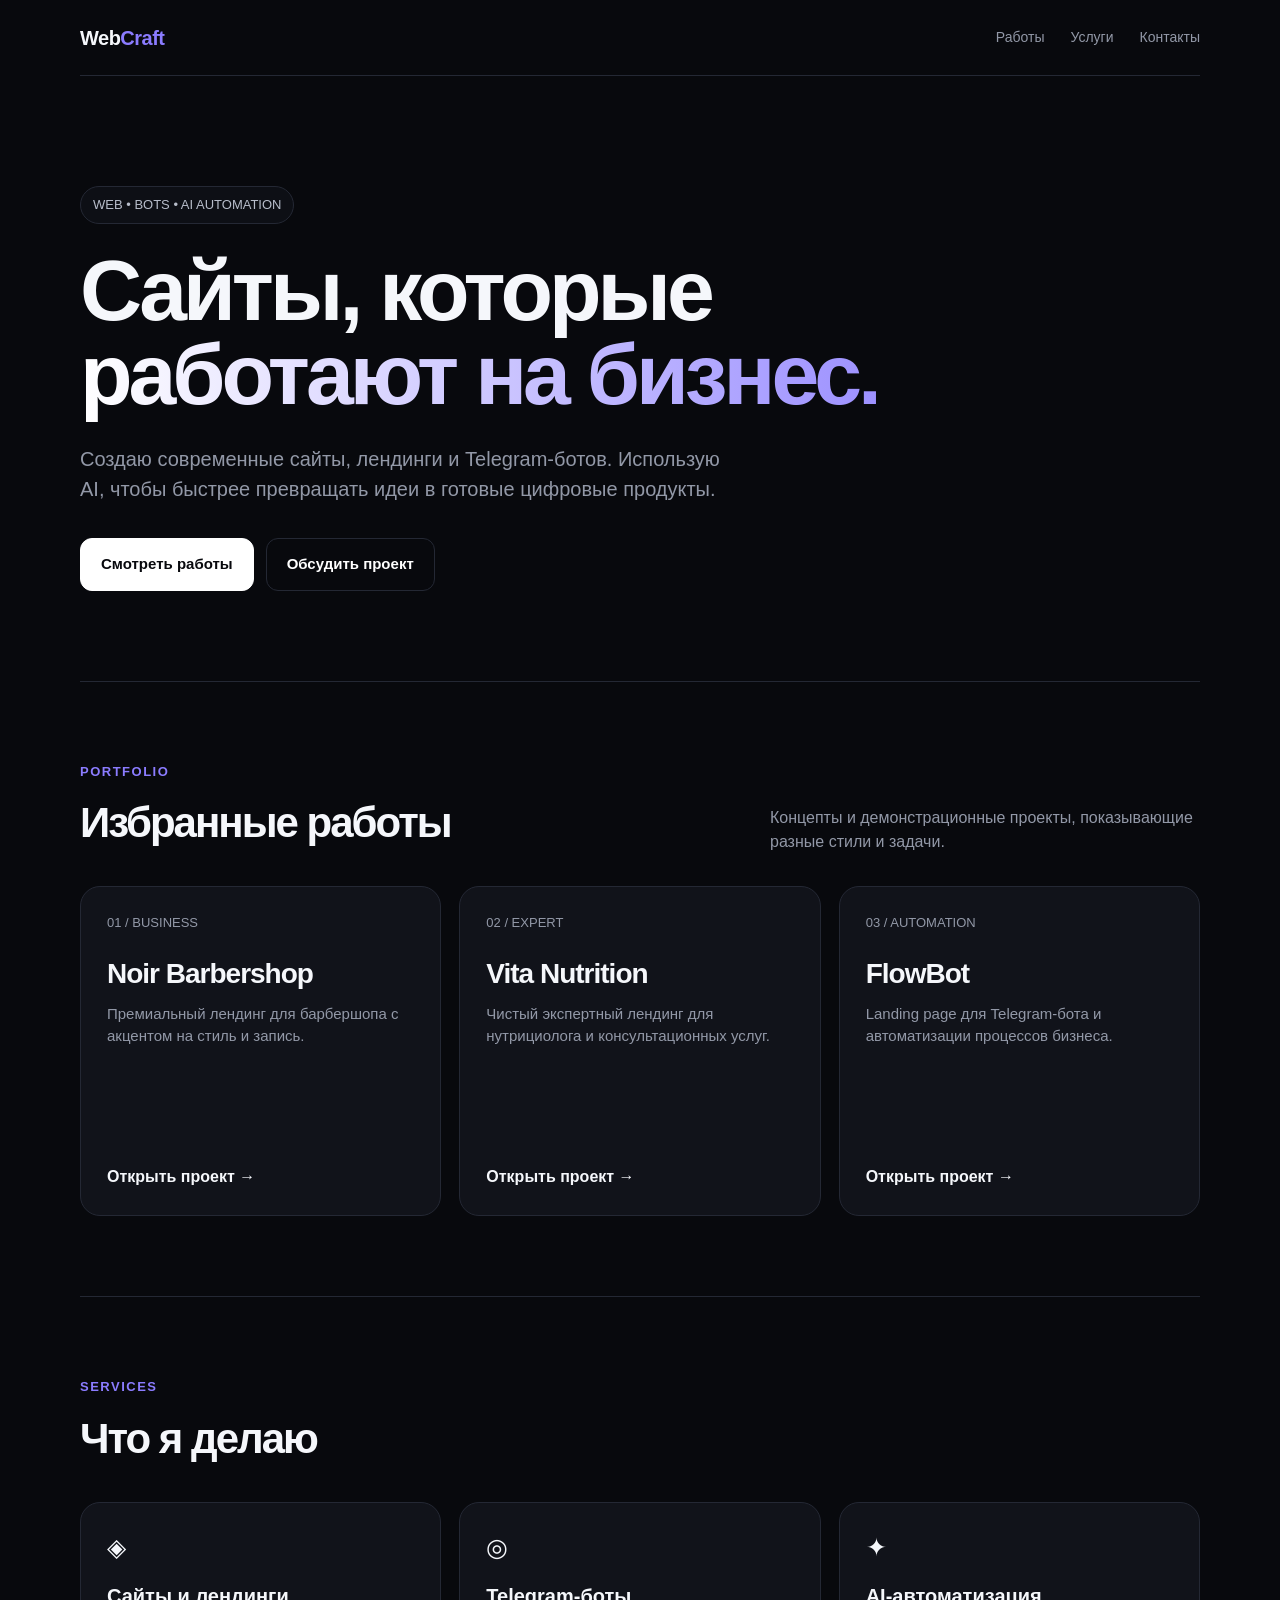
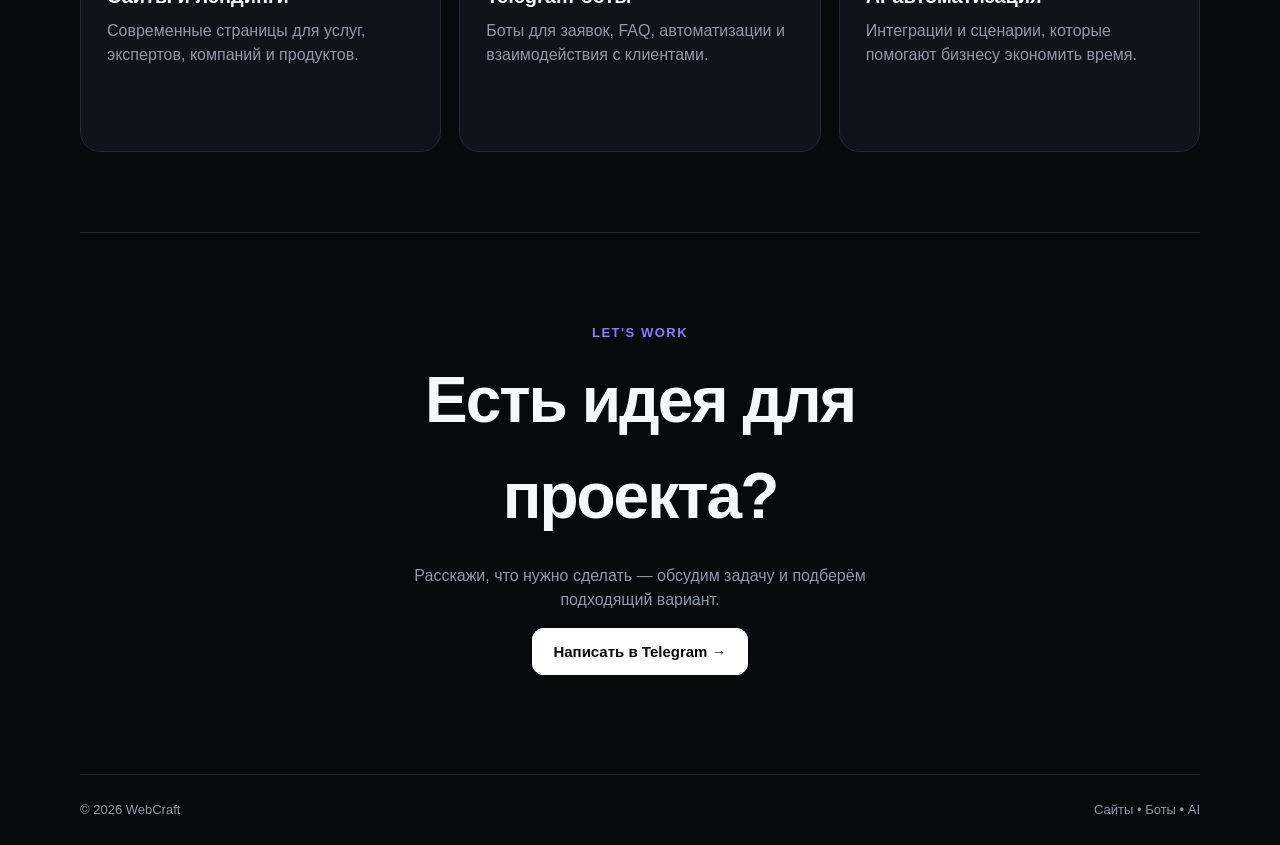
==== index.html @ 20f30bd0 "Add files via upload" ====
<!DOCTYPE html>
<html lang="ru">
<head>
<meta charset="UTF-8">
<meta name="viewport" content="width=device-width, initial-scale=1.0">
<title>WebCraft — сайты, Telegram-боты и AI-автоматизация</title>
<meta name="description" content="Разработка современных сайтов, лендингов, Telegram-ботов и AI-автоматизации для бизнеса.">
<style>
*{box-sizing:border-box;margin:0;padding:0}
:root{--bg:#08090d;--card:#11131a;--text:#f5f7fb;--muted:#9298a7;--line:#242834;--accent:#8b7cff}
html{scroll-behavior:smooth}
body{font-family:Inter,Arial,sans-serif;background:var(--bg);color:var(--text);line-height:1.5}
a{color:inherit;text-decoration:none}
.container{width:min(1120px,calc(100% - 40px));margin:auto}
nav{height:76px;display:flex;align-items:center;justify-content:space-between;border-bottom:1px solid var(--line)}
.logo{font-weight:800;font-size:20px;letter-spacing:-.5px}.logo span{color:var(--accent)}
.navlinks{display:flex;gap:26px;color:var(--muted);font-size:14px}
.navlinks a:hover{color:#fff}
.hero{padding:110px 0 90px;max-width:850px}
.badge{display:inline-flex;padding:8px 12px;border:1px solid var(--line);border-radius:999px;color:#b7bdca;font-size:13px;background:#0d0f15;margin-bottom:24px}
h1{font-size:clamp(48px,8vw,86px);line-height:.98;letter-spacing:-4px;margin-bottom:28px}
.gradient{background:linear-gradient(90deg,#fff,#9d91ff);-webkit-background-clip:text;color:transparent}
.hero p{font-size:20px;color:var(--muted);max-width:650px;margin-bottom:34px}
.buttons{display:flex;gap:12px;flex-wrap:wrap}
.btn{padding:14px 20px;border-radius:12px;font-weight:700;font-size:15px;border:1px solid var(--line)}
.btn.primary{background:#fff;color:#08090d;border-color:#fff}.btn.secondary{color:#fff}
section{padding:80px 0;border-top:1px solid var(--line)}
.section-head{display:flex;justify-content:space-between;gap:30px;align-items:end;margin-bottom:32px}
.eyebrow{color:var(--accent);font-size:13px;font-weight:800;text-transform:uppercase;letter-spacing:1.5px;margin-bottom:10px}
h2{font-size:42px;letter-spacing:-2px}
.section-head p{color:var(--muted);max-width:430px}
.grid{display:grid;grid-template-columns:repeat(3,1fr);gap:18px}
.card{background:var(--card);border:1px solid var(--line);border-radius:20px;padding:26px;min-height:250px;transition:.2s}
.card:hover{transform:translateY(-4px);border-color:#3b4050}
.project{min-height:330px;display:flex;flex-direction:column;justify-content:space-between}
.project .num{font-size:13px;color:var(--muted)}
.project h3{font-size:28px;letter-spacing:-1px;margin:20px 0 8px}
.project p{color:var(--muted);font-size:15px}
.project a{margin-top:22px;display:inline-block;font-weight:700}
.service h3{font-size:20px;margin:15px 0 8px}.service p{color:var(--muted)}
.icon{font-size:25px}
.cta{padding:90px 0 110px;text-align:center}
.cta h2{font-size:clamp(38px,6vw,64px);max-width:700px;margin:0 auto 20px}
.cta p{color:var(--muted);margin:0 auto 28px;max-width:520px}
footer{border-top:1px solid var(--line);padding:25px 0;color:var(--muted);font-size:13px;display:flex;justify-content:space-between}
@media(max-width:760px){
 .navlinks{display:none}.hero{padding:75px 0 65px}h1{letter-spacing:-2.5px}
 .grid{grid-template-columns:1fr}.section-head{display:block}.section-head p{margin-top:12px}
 footer{display:block}footer span{display:block;margin-top:8px}
}
</style>
</head>
<body>
<div class="container">
<nav>
  <a class="logo" href="#">Web<span>Craft</span></a>
  <div class="navlinks">
    <a href="#works">Работы</a><a href="#services">Услуги</a><a href="#contact">Контакты</a>
  </div>
</nav>

<header class="hero">
  <div class="badge">WEB • BOTS • AI AUTOMATION</div>
  <h1>Сайты, которые <span class="gradient">работают на бизнес.</span></h1>
  <p>Создаю современные сайты, лендинги и Telegram-ботов. Использую AI, чтобы быстрее превращать идеи в готовые цифровые продукты.</p>
  <div class="buttons">
    <a class="btn primary" href="#works">Смотреть работы</a>
    <a class="btn secondary" href="#contact">Обсудить проект</a>
  </div>
</header>

<section id="works">
  <div class="section-head">
    <div><div class="eyebrow">Portfolio</div><h2>Избранные работы</h2></div>
    <p>Концепты и демонстрационные проекты, показывающие разные стили и задачи.</p>
  </div>
  <div class="grid">
    <article class="card project">
      <div><div class="num">01 / BUSINESS</div><h3>Noir Barbershop</h3><p>Премиальный лендинг для барбершопа с акцентом на стиль и запись.</p></div>
      <a href="projects/barbershop.html">Открыть проект →</a>
    </article>
    <article class="card project">
      <div><div class="num">02 / EXPERT</div><h3>Vita Nutrition</h3><p>Чистый экспертный лендинг для нутрициолога и консультационных услуг.</p></div>
      <a href="projects/nutrition.html">Открыть проект →</a>
    </article>
    <article class="card project">
      <div><div class="num">03 / AUTOMATION</div><h3>FlowBot</h3><p>Landing page для Telegram-бота и автоматизации процессов бизнеса.</p></div>
      <a href="projects/telegram-bot.html">Открыть проект →</a>
    </article>
  </div>
</section>

<section id="services">
  <div class="section-head">
    <div><div class="eyebrow">Services</div><h2>Что я делаю</h2></div>
  </div>
  <div class="grid">
    <div class="card service"><div class="icon">◈</div><h3>Сайты и лендинги</h3><p>Современные страницы для услуг, экспертов, компаний и продуктов.</p></div>
    <div class="card service"><div class="icon">◎</div><h3>Telegram-боты</h3><p>Боты для заявок, FAQ, автоматизации и взаимодействия с клиентами.</p></div>
    <div class="card service"><div class="icon">✦</div><h3>AI-автоматизация</h3><p>Интеграции и сценарии, которые помогают бизнесу экономить время.</p></div>
  </div>
</section>

<section class="cta" id="contact">
  <div class="eyebrow">Let's work</div>
  <h2>Есть идея для проекта?</h2>
  <p>Расскажи, что нужно сделать — обсудим задачу и подберём подходящий вариант.</p>
  <a class="btn primary" href="https://t.me/USERNAME">Написать в Telegram →</a>
</section>

<footer>
  <span>© 2026 WebCraft</span>
  <span>Сайты • Боты • AI</span>
</footer>
</div>
</body>
</html>
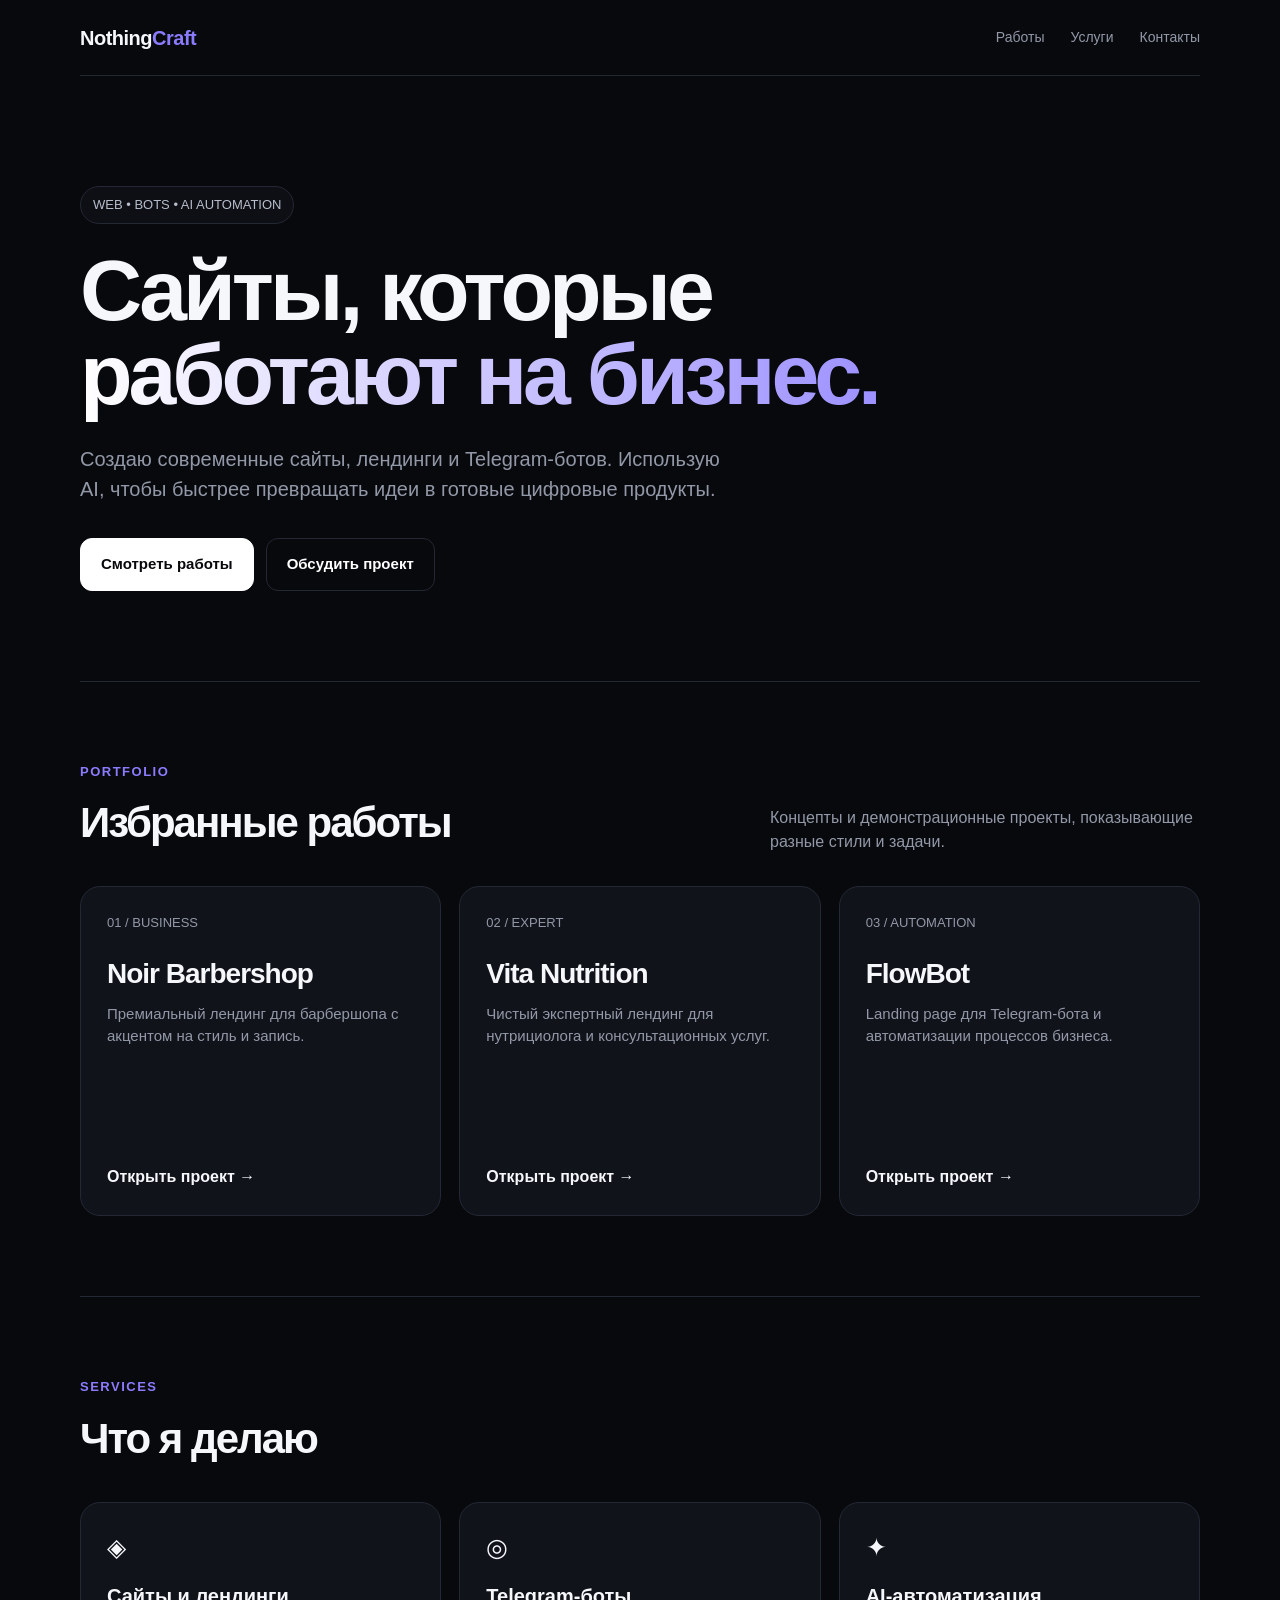
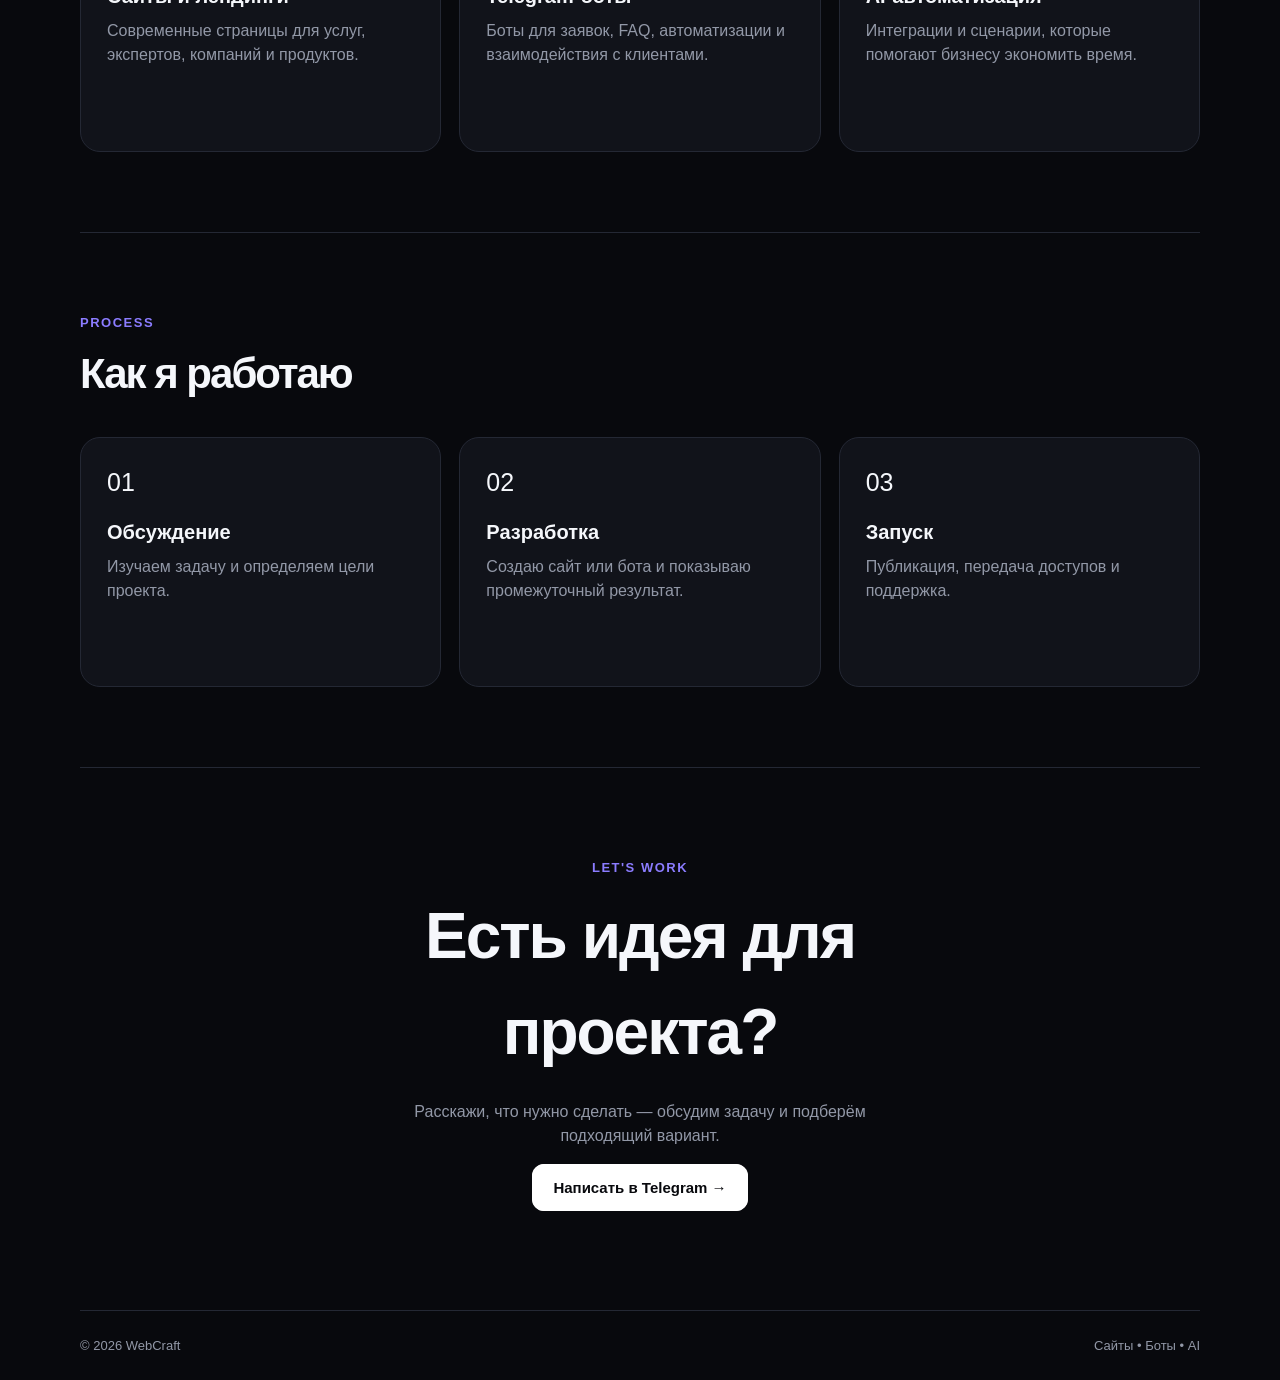
==== commit 9aad154f: "Update index.html" ====
--- a/index.html
+++ b/index.html
@@ -53,7 +53,7 @@
 <body>
 <div class="container">
 <nav>
-  <a class="logo" href="#">Web<span>Craft</span></a>
+  <a class="logo" href="#">Nothing<span>Craft</span></a>
   <div class="navlinks">
     <a href="#works">Работы</a><a href="#services">Услуги</a><a href="#contact">Контакты</a>
   </div>
@@ -100,12 +100,40 @@
     <div class="card service"><div class="icon">✦</div><h3>AI-автоматизация</h3><p>Интеграции и сценарии, которые помогают бизнесу экономить время.</p></div>
   </div>
 </section>
+ <section>
+    <div class="section-head">
+        <div>
+            <div class="eyebrow">Process</div>
+            <h2>Как я работаю</h2>
+        </div>
+    </div>
+
+    <div class="grid">
+        <div class="card service">
+            <div class="icon">01</div>
+            <h3>Обсуждение</h3>
+            <p>Изучаем задачу и определяем цели проекта.</p>
+        </div>
+
+        <div class="card service">
+            <div class="icon">02</div>
+            <h3>Разработка</h3>
+            <p>Создаю сайт или бота и показываю промежуточный результат.</p>
+        </div>
+
+        <div class="card service">
+            <div class="icon">03</div>
+            <h3>Запуск</h3>
+            <p>Публикация, передача доступов и поддержка.</p>
+        </div>
+    </div>
+</section>
 
 <section class="cta" id="contact">
   <div class="eyebrow">Let's work</div>
   <h2>Есть идея для проекта?</h2>
   <p>Расскажи, что нужно сделать — обсудим задачу и подберём подходящий вариант.</p>
-  <a class="btn primary" href="https://t.me/USERNAME">Написать в Telegram →</a>
+  <a class="btn primary" href="https://t.me/nnothingnessd">Написать в Telegram →</a>
 </section>
 
 <footer>
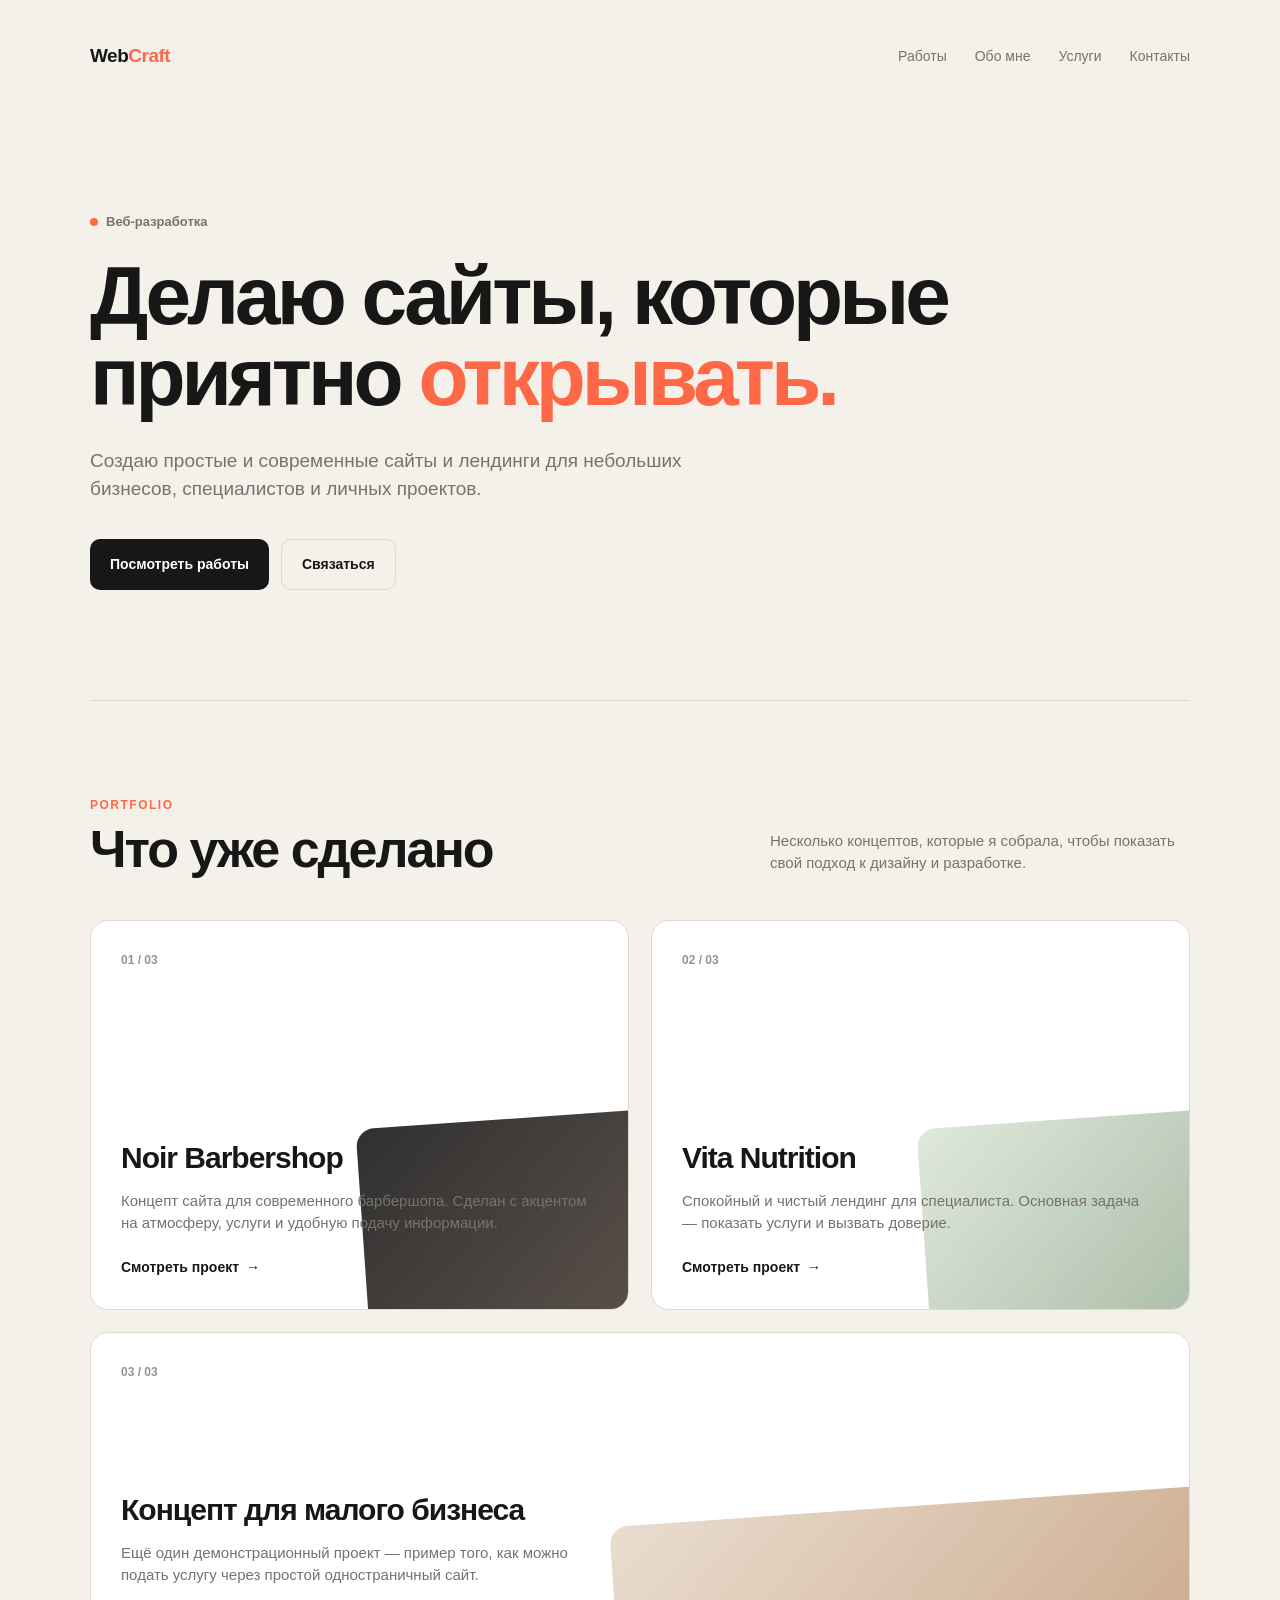
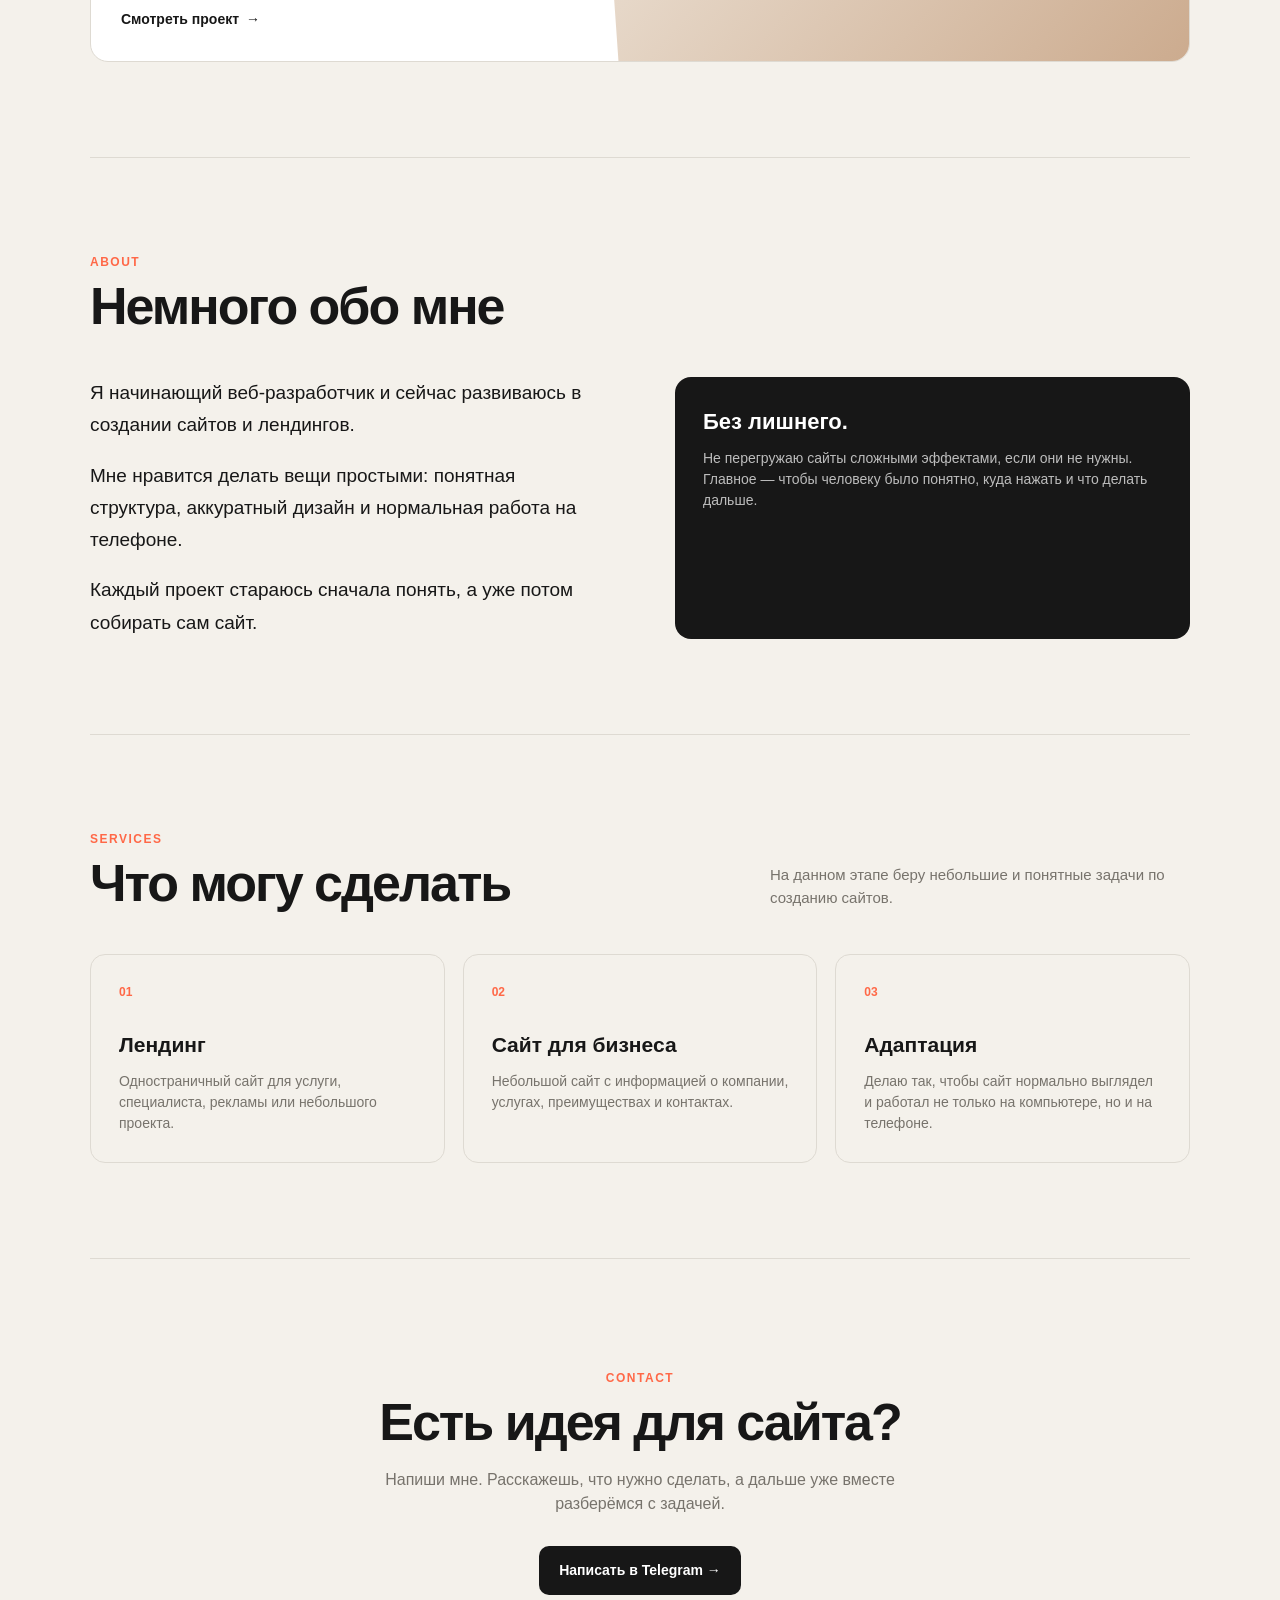
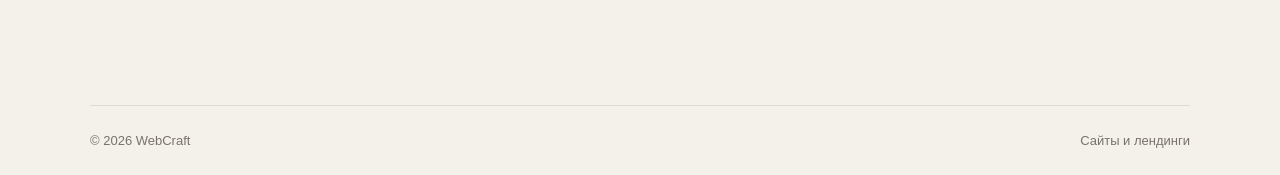
==== commit dedf83e6: "Update index.html" ====
--- a/index.html
+++ b/index.html
@@ -1,145 +1,969 @@
 <!DOCTYPE html>
 <html lang="ru">
 <head>
-<meta charset="UTF-8">
-<meta name="viewport" content="width=device-width, initial-scale=1.0">
-<title>WebCraft — сайты, Telegram-боты и AI-автоматизация</title>
-<meta name="description" content="Разработка современных сайтов, лендингов, Telegram-ботов и AI-автоматизации для бизнеса.">
-<style>
-*{box-sizing:border-box;margin:0;padding:0}
-:root{--bg:#08090d;--card:#11131a;--text:#f5f7fb;--muted:#9298a7;--line:#242834;--accent:#8b7cff}
-html{scroll-behavior:smooth}
-body{font-family:Inter,Arial,sans-serif;background:var(--bg);color:var(--text);line-height:1.5}
-a{color:inherit;text-decoration:none}
-.container{width:min(1120px,calc(100% - 40px));margin:auto}
-nav{height:76px;display:flex;align-items:center;justify-content:space-between;border-bottom:1px solid var(--line)}
-.logo{font-weight:800;font-size:20px;letter-spacing:-.5px}.logo span{color:var(--accent)}
-.navlinks{display:flex;gap:26px;color:var(--muted);font-size:14px}
-.navlinks a:hover{color:#fff}
-.hero{padding:110px 0 90px;max-width:850px}
-.badge{display:inline-flex;padding:8px 12px;border:1px solid var(--line);border-radius:999px;color:#b7bdca;font-size:13px;background:#0d0f15;margin-bottom:24px}
-h1{font-size:clamp(48px,8vw,86px);line-height:.98;letter-spacing:-4px;margin-bottom:28px}
-.gradient{background:linear-gradient(90deg,#fff,#9d91ff);-webkit-background-clip:text;color:transparent}
-.hero p{font-size:20px;color:var(--muted);max-width:650px;margin-bottom:34px}
-.buttons{display:flex;gap:12px;flex-wrap:wrap}
-.btn{padding:14px 20px;border-radius:12px;font-weight:700;font-size:15px;border:1px solid var(--line)}
-.btn.primary{background:#fff;color:#08090d;border-color:#fff}.btn.secondary{color:#fff}
-section{padding:80px 0;border-top:1px solid var(--line)}
-.section-head{display:flex;justify-content:space-between;gap:30px;align-items:end;margin-bottom:32px}
-.eyebrow{color:var(--accent);font-size:13px;font-weight:800;text-transform:uppercase;letter-spacing:1.5px;margin-bottom:10px}
-h2{font-size:42px;letter-spacing:-2px}
-.section-head p{color:var(--muted);max-width:430px}
-.grid{display:grid;grid-template-columns:repeat(3,1fr);gap:18px}
-.card{background:var(--card);border:1px solid var(--line);border-radius:20px;padding:26px;min-height:250px;transition:.2s}
-.card:hover{transform:translateY(-4px);border-color:#3b4050}
-.project{min-height:330px;display:flex;flex-direction:column;justify-content:space-between}
-.project .num{font-size:13px;color:var(--muted)}
-.project h3{font-size:28px;letter-spacing:-1px;margin:20px 0 8px}
-.project p{color:var(--muted);font-size:15px}
-.project a{margin-top:22px;display:inline-block;font-weight:700}
-.service h3{font-size:20px;margin:15px 0 8px}.service p{color:var(--muted)}
-.icon{font-size:25px}
-.cta{padding:90px 0 110px;text-align:center}
-.cta h2{font-size:clamp(38px,6vw,64px);max-width:700px;margin:0 auto 20px}
-.cta p{color:var(--muted);margin:0 auto 28px;max-width:520px}
-footer{border-top:1px solid var(--line);padding:25px 0;color:var(--muted);font-size:13px;display:flex;justify-content:space-between}
-@media(max-width:760px){
- .navlinks{display:none}.hero{padding:75px 0 65px}h1{letter-spacing:-2.5px}
- .grid{grid-template-columns:1fr}.section-head{display:block}.section-head p{margin-top:12px}
- footer{display:block}footer span{display:block;margin-top:8px}
-}
-</style>
+    <meta charset="UTF-8">
+    <meta name="viewport" content="width=device-width, initial-scale=1.0">
+
+    <title>Веб-разработка — сайты и лендинги</title>
+
+    <meta
+        name="description"
+        content="Создаю современные сайты и лендинги для небольших бизнесов, специалистов и проектов."
+    >
+
+    <style>
+        * {
+            box-sizing: border-box;
+            margin: 0;
+            padding: 0;
+        }
+
+        :root {
+            --bg: #f4f1eb;
+            --text: #171717;
+            --muted: #77736c;
+            --card: #ffffff;
+            --border: #dedad2;
+            --accent: #ff6847;
+            --dark: #171717;
+        }
+
+        html {
+            scroll-behavior: smooth;
+        }
+
+        body {
+            font-family:
+                Inter,
+                -apple-system,
+                BlinkMacSystemFont,
+                "Segoe UI",
+                Arial,
+                sans-serif;
+
+            background: var(--bg);
+            color: var(--text);
+            line-height: 1.5;
+        }
+
+        a {
+            color: inherit;
+            text-decoration: none;
+        }
+
+        .container {
+            width: min(1100px, calc(100% - 40px));
+            margin: 0 auto;
+        }
+
+        /* =========================
+           HEADER
+        ========================= */
+
+        header {
+            padding-top: 24px;
+        }
+
+        nav {
+            display: flex;
+            justify-content: space-between;
+            align-items: center;
+
+            padding: 18px 0;
+        }
+
+        .logo {
+            font-size: 19px;
+            font-weight: 800;
+            letter-spacing: -0.5px;
+        }
+
+        .logo span {
+            color: var(--accent);
+        }
+
+        .nav-links {
+            display: flex;
+            gap: 28px;
+
+            font-size: 14px;
+            color: var(--muted);
+        }
+
+        .nav-links a {
+            transition: color 0.2s ease;
+        }
+
+        .nav-links a:hover {
+            color: var(--text);
+        }
+
+        /* =========================
+           HERO
+        ========================= */
+
+        .hero {
+            position: relative;
+
+            padding: 120px 0 110px;
+
+            max-width: 900px;
+        }
+
+        .small-label {
+            display: inline-flex;
+            align-items: center;
+            gap: 8px;
+
+            margin-bottom: 25px;
+
+            font-size: 13px;
+            font-weight: 600;
+            color: var(--muted);
+        }
+
+        .small-label::before {
+            content: "";
+            width: 8px;
+            height: 8px;
+
+            background: var(--accent);
+            border-radius: 50%;
+        }
+
+        h1 {
+            font-size: clamp(48px, 7vw, 82px);
+            line-height: 0.98;
+            letter-spacing: -4px;
+
+            max-width: 900px;
+
+            margin-bottom: 30px;
+        }
+
+        .accent {
+            color: var(--accent);
+        }
+
+        .hero-text {
+            max-width: 600px;
+
+            font-size: 19px;
+            color: var(--muted);
+
+            margin-bottom: 35px;
+        }
+
+        .hero-buttons {
+            display: flex;
+            flex-wrap: wrap;
+            gap: 12px;
+        }
+
+        .button {
+            display: inline-flex;
+            align-items: center;
+            justify-content: center;
+
+            padding: 14px 20px;
+
+            border-radius: 10px;
+
+            font-size: 14px;
+            font-weight: 700;
+
+            transition:
+                transform 0.2s ease,
+                background 0.2s ease;
+        }
+
+        .button:hover {
+            transform: translateY(-2px);
+        }
+
+        .button-dark {
+            background: var(--dark);
+            color: white;
+        }
+
+        .button-light {
+            border: 1px solid var(--border);
+            background: transparent;
+        }
+
+        /* =========================
+           SECTIONS
+        ========================= */
+
+        section {
+            padding: 95px 0;
+
+            border-top: 1px solid var(--border);
+        }
+
+        .section-top {
+            display: flex;
+            justify-content: space-between;
+            align-items: flex-end;
+
+            gap: 30px;
+
+            margin-bottom: 45px;
+        }
+
+        .section-label {
+            color: var(--accent);
+
+            font-size: 12px;
+            font-weight: 800;
+
+            text-transform: uppercase;
+            letter-spacing: 1.5px;
+
+            margin-bottom: 9px;
+        }
+
+        h2 {
+            font-size: clamp(34px, 5vw, 52px);
+            line-height: 1;
+            letter-spacing: -2px;
+        }
+
+        .section-description {
+            max-width: 420px;
+
+            color: var(--muted);
+            font-size: 15px;
+        }
+
+        /* =========================
+           PROJECTS
+        ========================= */
+
+        .projects {
+            display: grid;
+            grid-template-columns: repeat(2, 1fr);
+            gap: 22px;
+        }
+
+        .project {
+            position: relative;
+
+            overflow: hidden;
+
+            min-height: 390px;
+
+            padding: 30px;
+
+            border: 1px solid var(--border);
+            border-radius: 18px;
+
+            background: var(--card);
+
+            display: flex;
+            flex-direction: column;
+            justify-content: space-between;
+
+            transition:
+                transform 0.25s ease,
+                box-shadow 0.25s ease;
+        }
+
+        .project:hover {
+            transform: translateY(-5px);
+
+            box-shadow:
+                0 18px 45px rgba(30, 25, 20, 0.08);
+        }
+
+        .project:nth-child(3) {
+            grid-column: span 2;
+            min-height: 330px;
+        }
+
+        .project-number {
+            color: #99948b;
+
+            font-size: 12px;
+            font-weight: 700;
+        }
+
+        .project-content {
+            position: relative;
+            z-index: 2;
+        }
+
+        .project h3 {
+            font-size: 30px;
+            letter-spacing: -1px;
+
+            margin-bottom: 10px;
+        }
+
+        .project p {
+            max-width: 470px;
+
+            color: var(--muted);
+            font-size: 15px;
+        }
+
+        .project-link {
+            display: inline-flex;
+            align-items: center;
+            gap: 7px;
+
+            margin-top: 22px;
+
+            font-size: 14px;
+            font-weight: 800;
+        }
+
+        .project-link span {
+            transition: transform 0.2s ease;
+        }
+
+        .project:hover .project-link span {
+            transform: translateX(4px);
+        }
+
+        /* decorative project areas */
+
+        .project-visual {
+            position: absolute;
+
+            right: -30px;
+            bottom: -35px;
+
+            width: 55%;
+            height: 58%;
+
+            border-radius: 18px 0 0 0;
+
+            transform: rotate(-4deg);
+
+            opacity: 0.9;
+        }
+
+        .barbershop {
+            background:
+                linear-gradient(
+                    135deg,
+                    #191919,
+                    #4c4038
+                );
+        }
+
+        .nutrition {
+            background:
+                linear-gradient(
+                    135deg,
+                    #dce6d7,
+                    #9db29a
+                );
+        }
+
+        .third-project {
+            background:
+                linear-gradient(
+                    135deg,
+                    #e7d9ca,
+                    #c49e7d
+                );
+        }
+
+        /* =========================
+           ABOUT
+        ========================= */
+
+        .about {
+            display: grid;
+            grid-template-columns: 1fr 1fr;
+
+            gap: 70px;
+        }
+
+        .about-text {
+            font-size: 19px;
+            line-height: 1.7;
+        }
+
+        .about-text p + p {
+            margin-top: 18px;
+        }
+
+        .about-note {
+            padding: 28px;
+
+            border-radius: 16px;
+
+            background: var(--dark);
+            color: white;
+        }
+
+        .about-note strong {
+            display: block;
+
+            font-size: 22px;
+
+            margin-bottom: 10px;
+        }
+
+        .about-note p {
+            color: #bdbdbd;
+            font-size: 14px;
+        }
+
+        /* =========================
+           SERVICES
+        ========================= */
+
+        .services {
+            display: grid;
+            grid-template-columns: repeat(3, 1fr);
+
+            gap: 18px;
+        }
+
+        .service {
+            padding: 28px;
+
+            background: transparent;
+
+            border: 1px solid var(--border);
+            border-radius: 15px;
+        }
+
+        .service-number {
+            color: var(--accent);
+
+            font-size: 12px;
+            font-weight: 800;
+        }
+
+        .service h3 {
+            font-size: 21px;
+
+            margin: 28px 0 10px;
+        }
+
+        .service p {
+            color: var(--muted);
+            font-size: 14px;
+        }
+
+        /* =========================
+           CONTACT
+        ========================= */
+
+        .contact {
+            padding: 110px 0;
+
+            text-align: center;
+        }
+
+        .contact h2 {
+            max-width: 700px;
+
+            margin: 0 auto 20px;
+        }
+
+        .contact p {
+            max-width: 520px;
+
+            margin: 0 auto 30px;
+
+            color: var(--muted);
+        }
+
+        /* =========================
+           FOOTER
+        ========================= */
+
+        footer {
+            padding: 25px 0;
+
+            border-top: 1px solid var(--border);
+
+            display: flex;
+            justify-content: space-between;
+
+            color: var(--muted);
+
+            font-size: 13px;
+        }
+
+        /* =========================
+           MOBILE
+        ========================= */
+
+        @media (max-width: 760px) {
+
+            .container {
+                width: min(100% - 28px, 1100px);
+            }
+
+            .nav-links {
+                display: none;
+            }
+
+            .hero {
+                padding: 80px 0 75px;
+            }
+
+            h1 {
+                font-size: 48px;
+                letter-spacing: -2.5px;
+            }
+
+            .hero-text {
+                font-size: 17px;
+            }
+
+            section {
+                padding: 70px 0;
+            }
+
+            .section-top {
+                display: block;
+            }
+
+            .section-description {
+                margin-top: 15px;
+            }
+
+            .projects {
+                grid-template-columns: 1fr;
+            }
+
+            .project,
+            .project:nth-child(3) {
+                grid-column: span 1;
+
+                min-height: 350px;
+            }
+
+            .about {
+                grid-template-columns: 1fr;
+
+                gap: 35px;
+            }
+
+            .services {
+                grid-template-columns: 1fr;
+            }
+
+            footer {
+                flex-direction: column;
+                gap: 8px;
+            }
+        }
+    </style>
 </head>
+
+
 <body>
+
 <div class="container">
-<nav>
-  <a class="logo" href="#">Nothing<span>Craft</span></a>
-  <div class="navlinks">
-    <a href="#works">Работы</a><a href="#services">Услуги</a><a href="#contact">Контакты</a>
-  </div>
-</nav>
-
-<header class="hero">
-  <div class="badge">WEB • BOTS • AI AUTOMATION</div>
-  <h1>Сайты, которые <span class="gradient">работают на бизнес.</span></h1>
-  <p>Создаю современные сайты, лендинги и Telegram-ботов. Использую AI, чтобы быстрее превращать идеи в готовые цифровые продукты.</p>
-  <div class="buttons">
-    <a class="btn primary" href="#works">Смотреть работы</a>
-    <a class="btn secondary" href="#contact">Обсудить проект</a>
-  </div>
-</header>
-
-<section id="works">
-  <div class="section-head">
-    <div><div class="eyebrow">Portfolio</div><h2>Избранные работы</h2></div>
-    <p>Концепты и демонстрационные проекты, показывающие разные стили и задачи.</p>
-  </div>
-  <div class="grid">
-    <article class="card project">
-      <div><div class="num">01 / BUSINESS</div><h3>Noir Barbershop</h3><p>Премиальный лендинг для барбершопа с акцентом на стиль и запись.</p></div>
-      <a href="projects/barbershop.html">Открыть проект →</a>
-    </article>
-    <article class="card project">
-      <div><div class="num">02 / EXPERT</div><h3>Vita Nutrition</h3><p>Чистый экспертный лендинг для нутрициолога и консультационных услуг.</p></div>
-      <a href="projects/nutrition.html">Открыть проект →</a>
-    </article>
-    <article class="card project">
-      <div><div class="num">03 / AUTOMATION</div><h3>FlowBot</h3><p>Landing page для Telegram-бота и автоматизации процессов бизнеса.</p></div>
-      <a href="projects/telegram-bot.html">Открыть проект →</a>
-    </article>
-  </div>
-</section>
-
-<section id="services">
-  <div class="section-head">
-    <div><div class="eyebrow">Services</div><h2>Что я делаю</h2></div>
-  </div>
-  <div class="grid">
-    <div class="card service"><div class="icon">◈</div><h3>Сайты и лендинги</h3><p>Современные страницы для услуг, экспертов, компаний и продуктов.</p></div>
-    <div class="card service"><div class="icon">◎</div><h3>Telegram-боты</h3><p>Боты для заявок, FAQ, автоматизации и взаимодействия с клиентами.</p></div>
-    <div class="card service"><div class="icon">✦</div><h3>AI-автоматизация</h3><p>Интеграции и сценарии, которые помогают бизнесу экономить время.</p></div>
-  </div>
-</section>
- <section>
-    <div class="section-head">
-        <div>
-            <div class="eyebrow">Process</div>
-            <h2>Как я работаю</h2>
-        </div>
-    </div>
-
-    <div class="grid">
-        <div class="card service">
-            <div class="icon">01</div>
-            <h3>Обсуждение</h3>
-            <p>Изучаем задачу и определяем цели проекта.</p>
-        </div>
-
-        <div class="card service">
-            <div class="icon">02</div>
-            <h3>Разработка</h3>
-            <p>Создаю сайт или бота и показываю промежуточный результат.</p>
-        </div>
-
-        <div class="card service">
-            <div class="icon">03</div>
-            <h3>Запуск</h3>
-            <p>Публикация, передача доступов и поддержка.</p>
-        </div>
-    </div>
-</section>
-
-<section class="cta" id="contact">
-  <div class="eyebrow">Let's work</div>
-  <h2>Есть идея для проекта?</h2>
-  <p>Расскажи, что нужно сделать — обсудим задачу и подберём подходящий вариант.</p>
-  <a class="btn primary" href="https://t.me/nnothingnessd">Написать в Telegram →</a>
-</section>
-
-<footer>
-  <span>© 2026 WebCraft</span>
-  <span>Сайты • Боты • AI</span>
-</footer>
+
+    <!-- HEADER -->
+
+    <header>
+
+        <nav>
+
+            <a href="#" class="logo">
+                Web<span>Craft</span>
+            </a>
+
+            <div class="nav-links">
+
+                <a href="#projects">Работы</a>
+
+                <a href="#about">Обо мне</a>
+
+                <a href="#services">Услуги</a>
+
+                <a href="#contact">Контакты</a>
+
+            </div>
+
+        </nav>
+
+    </header>
+
+
+    <!-- HERO -->
+
+    <main>
+
+        <section class="hero" style="border: none;">
+
+            <div class="small-label">
+                Веб-разработка
+            </div>
+
+            <h1>
+                Делаю сайты,
+                которые приятно
+                <span class="accent">открывать.</span>
+            </h1>
+
+            <p class="hero-text">
+                Создаю простые и современные сайты и лендинги
+                для небольших бизнесов, специалистов и личных проектов.
+            </p>
+
+            <div class="hero-buttons">
+
+                <a href="#projects" class="button button-dark">
+                    Посмотреть работы
+                </a>
+
+                <a href="#contact" class="button button-light">
+                    Связаться
+                </a>
+
+            </div>
+
+        </section>
+
+
+        <!-- PROJECTS -->
+
+        <section id="projects">
+
+            <div class="section-top">
+
+                <div>
+
+                    <div class="section-label">
+                        Portfolio
+                    </div>
+
+                    <h2>
+                        Что уже сделано
+                    </h2>
+
+                </div>
+
+                <p class="section-description">
+                    Несколько концептов, которые я собрала,
+                    чтобы показать свой подход к дизайну и разработке.
+                </p>
+
+            </div>
+
+
+            <div class="projects">
+
+
+                <!-- PROJECT 01 -->
+
+                <article class="project">
+
+                    <div class="project-number">
+                        01 / 03
+                    </div>
+
+                    <div class="project-content">
+
+                        <h3>
+                            Noir Barbershop
+                        </h3>
+
+                        <p>
+                            Концепт сайта для современного барбершопа.
+                            Сделан с акцентом на атмосферу, услуги
+                            и удобную подачу информации.
+                        </p>
+
+                        <a
+                            href="projects/barbershop.html"
+                            class="project-link"
+                        >
+                            Смотреть проект
+                            <span>→</span>
+                        </a>
+
+                    </div>
+
+                    <div class="project-visual barbershop"></div>
+
+                </article>
+
+
+                <!-- PROJECT 02 -->
+
+                <article class="project">
+
+                    <div class="project-number">
+                        02 / 03
+                    </div>
+
+                    <div class="project-content">
+
+                        <h3>
+                            Vita Nutrition
+                        </h3>
+
+                        <p>
+                            Спокойный и чистый лендинг для специалиста.
+                            Основная задача — показать услуги
+                            и вызвать доверие.
+                        </p>
+
+                        <a
+                            href="projects/nutrition.html"
+                            class="project-link"
+                        >
+                            Смотреть проект
+                            <span>→</span>
+                        </a>
+
+                    </div>
+
+                    <div class="project-visual nutrition"></div>
+
+                </article>
+
+
+                <!-- PROJECT 03 -->
+
+                <article class="project">
+
+                    <div class="project-number">
+                        03 / 03
+                    </div>
+
+                    <div class="project-content">
+
+                        <h3>
+                            Концепт для малого бизнеса
+                        </h3>
+
+                        <p>
+                            Ещё один демонстрационный проект —
+                            пример того, как можно подать услугу
+                            через простой одностраничный сайт.
+                        </p>
+
+                        <a
+                            href="projects/telegram-bot.html"
+                            class="project-link"
+                        >
+                            Смотреть проект
+                            <span>→</span>
+                        </a>
+
+                    </div>
+
+                    <div class="project-visual third-project"></div>
+
+                </article>
+
+            </div>
+
+        </section>
+
+
+        <!-- ABOUT -->
+
+        <section id="about">
+
+            <div class="section-top">
+
+                <div>
+
+                    <div class="section-label">
+                        About
+                    </div>
+
+                    <h2>
+                        Немного обо мне
+                    </h2>
+
+                </div>
+
+            </div>
+
+
+            <div class="about">
+
+                <div class="about-text">
+
+                    <p>
+                        Я начинающий веб-разработчик и сейчас
+                        развиваюсь в создании сайтов и лендингов.
+                    </p>
+
+                    <p>
+                        Мне нравится делать вещи простыми:
+                        понятная структура, аккуратный дизайн
+                        и нормальная работа на телефоне.
+                    </p>
+
+                    <p>
+                        Каждый проект стараюсь сначала понять,
+                        а уже потом собирать сам сайт.
+                    </p>
+
+                </div>
+
+
+                <div class="about-note">
+
+                    <strong>
+                        Без лишнего.
+                    </strong>
+
+                    <p>
+                        Не перегружаю сайты сложными эффектами,
+                        если они не нужны. Главное — чтобы человеку
+                        было понятно, куда нажать и что делать дальше.
+                    </p>
+
+                </div>
+
+            </div>
+
+        </section>
+
+
+        <!-- SERVICES -->
+
+        <section id="services">
+
+            <div class="section-top">
+
+                <div>
+
+                    <div class="section-label">
+                        Services
+                    </div>
+
+                    <h2>
+                        Что могу сделать
+                    </h2>
+
+                </div>
+
+                <p class="section-description">
+                    На данном этапе беру небольшие и понятные
+                    задачи по созданию сайтов.
+                </p>
+
+            </div>
+
+
+            <div class="services">
+
+
+                <div class="service">
+
+                    <div class="service-number">
+                        01
+                    </div>
+
+                    <h3>
+                        Лендинг
+                    </h3>
+
+                    <p>
+                        Одностраничный сайт для услуги,
+                        специалиста, рекламы или небольшого проекта.
+                    </p>
+
+                </div>
+
+
+                <div class="service">
+
+                    <div class="service-number">
+                        02
+                    </div>
+
+                    <h3>
+                        Сайт для бизнеса
+                    </h3>
+
+                    <p>
+                        Небольшой сайт с информацией о компании,
+                        услугах, преимуществах и контактах.
+                    </p>
+
+                </div>
+
+
+                <div class="service">
+
+                    <div class="service-number">
+                        03
+                    </div>
+
+                    <h3>
+                        Адаптация
+                    </h3>
+
+                    <p>
+                        Делаю так, чтобы сайт нормально выглядел
+                        и работал не только на компьютере,
+                        но и на телефоне.
+                    </p>
+
+                </div>
+
+
+            </div>
+
+        </section>
+
+
+        <!-- CONTACT -->
+
+        <section class="contact" id="contact">
+
+            <div class="section-label">
+                Contact
+            </div>
+
+            <h2>
+                Есть идея для сайта?
+            </h2>
+
+            <p>
+                Напиши мне. Расскажешь, что нужно сделать,
+                а дальше уже вместе разберёмся с задачей.
+            </p>
+
+            <!-- ЗАМЕНИ USERNAME НА СВОЙ TELEGRAM -->
+
+            <a
+                href="https://t.me/USERNAME"
+                class="button button-dark"
+            >
+                Написать в Telegram →
+            </a>
+
+        </section>
+
+    </main>
+
+
+    <!-- FOOTER -->
+
+    <footer>
+
+        <span>
+            © 2026 WebCraft
+        </span>
+
+        <span>
+            Сайты и лендинги
+        </span>
+
+    </footer>
+
 </div>
+
 </body>
 </html>
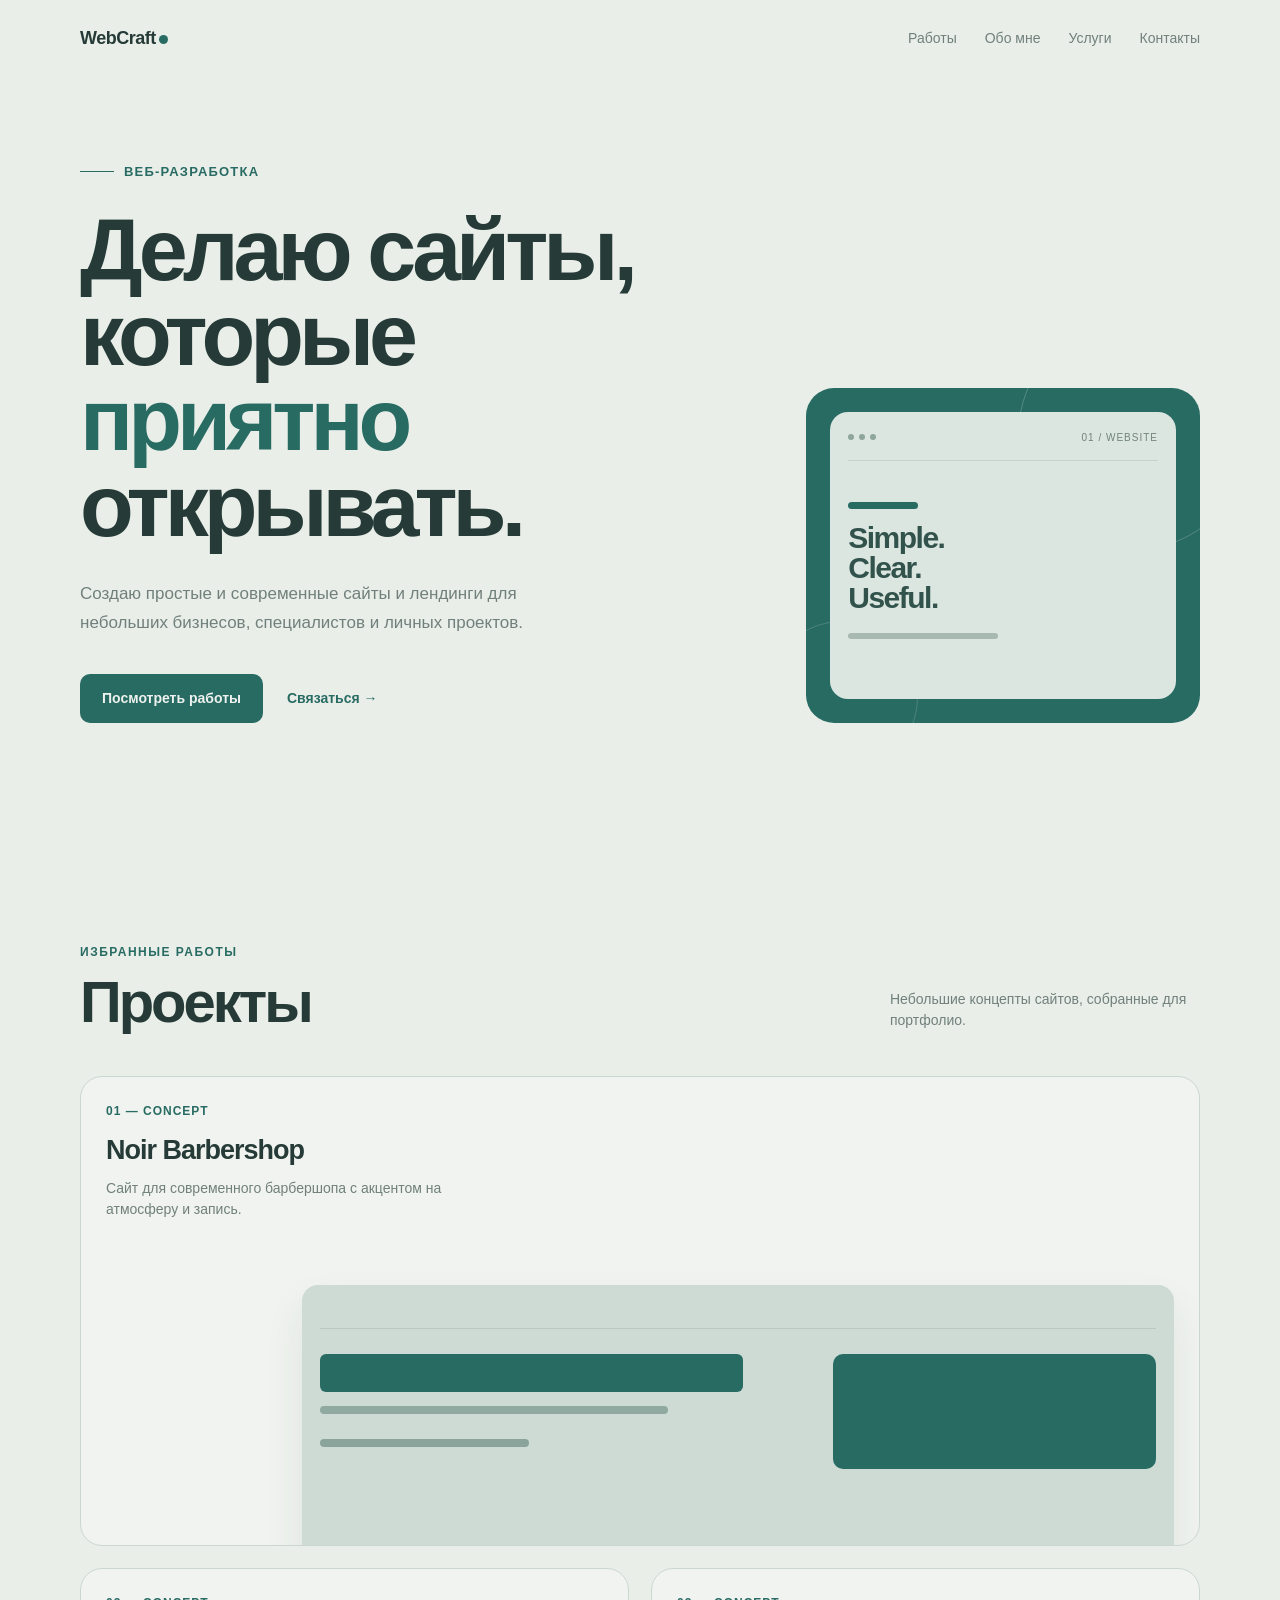
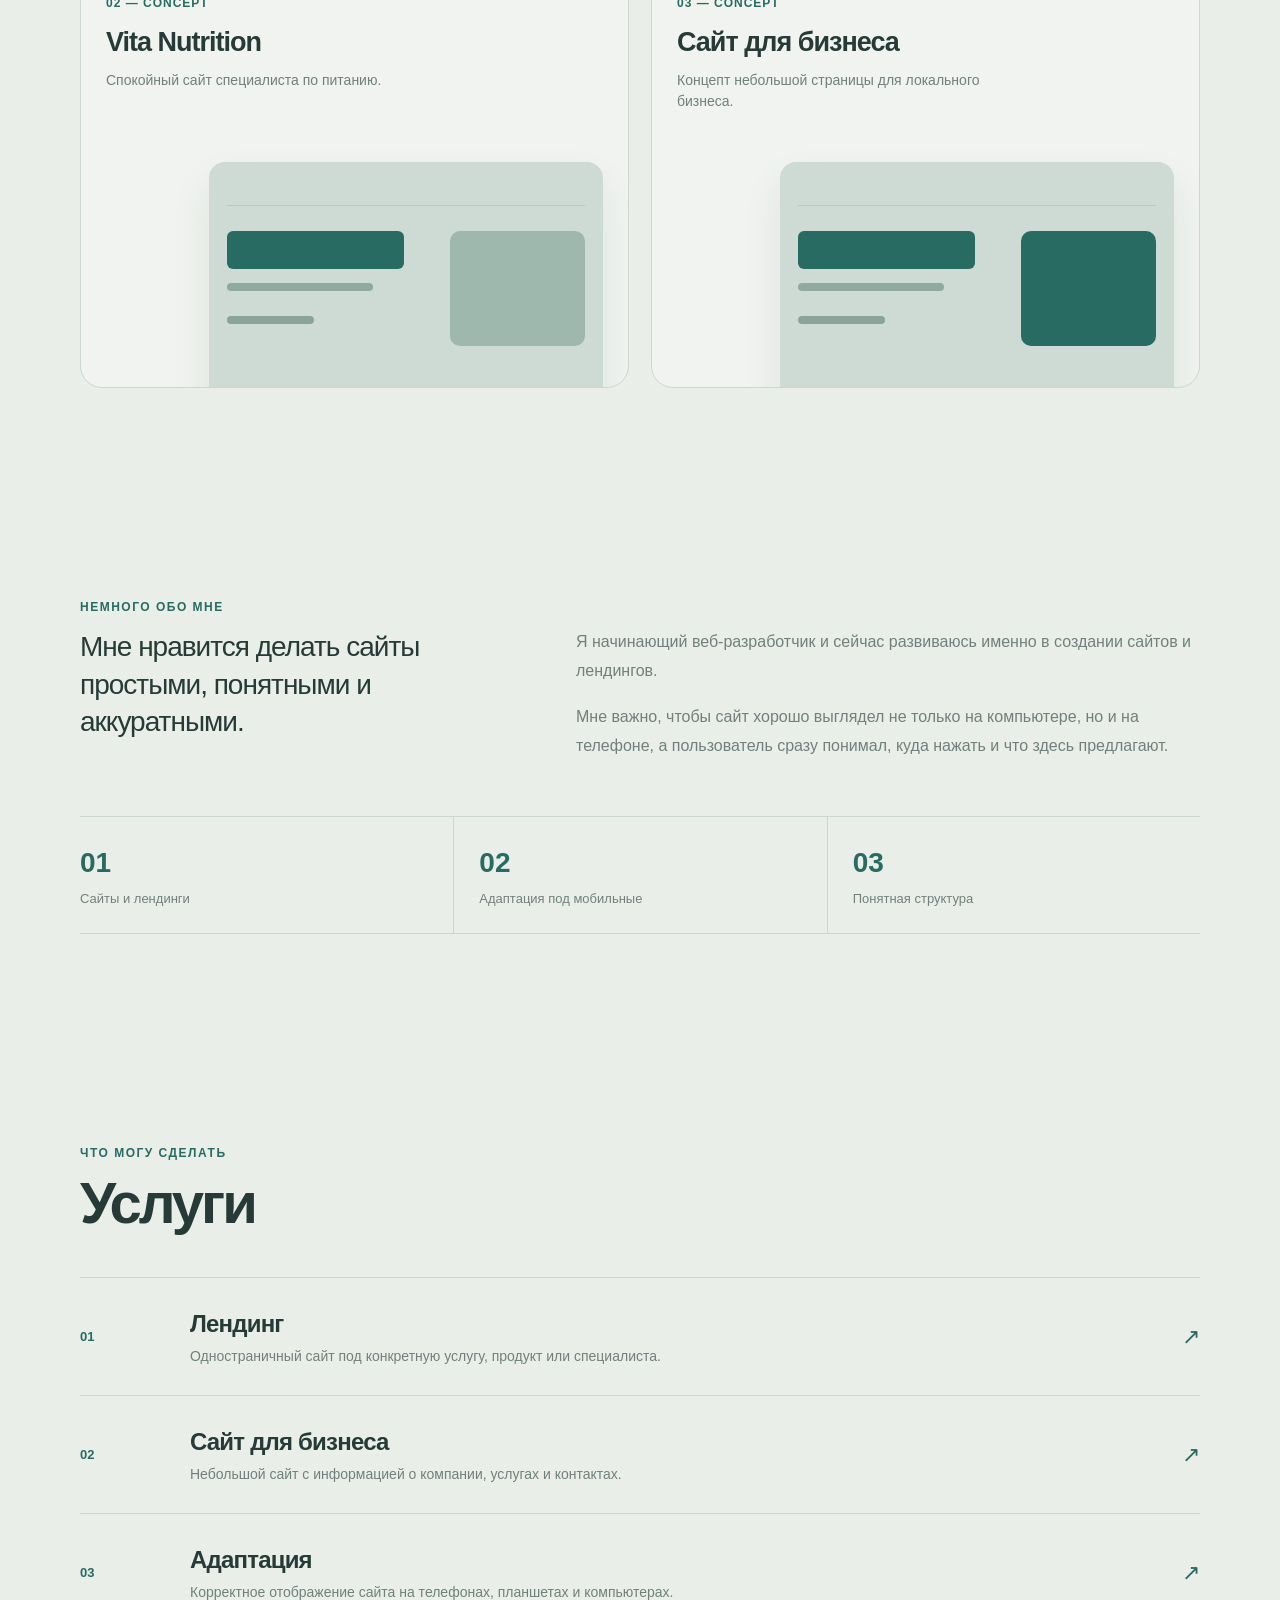
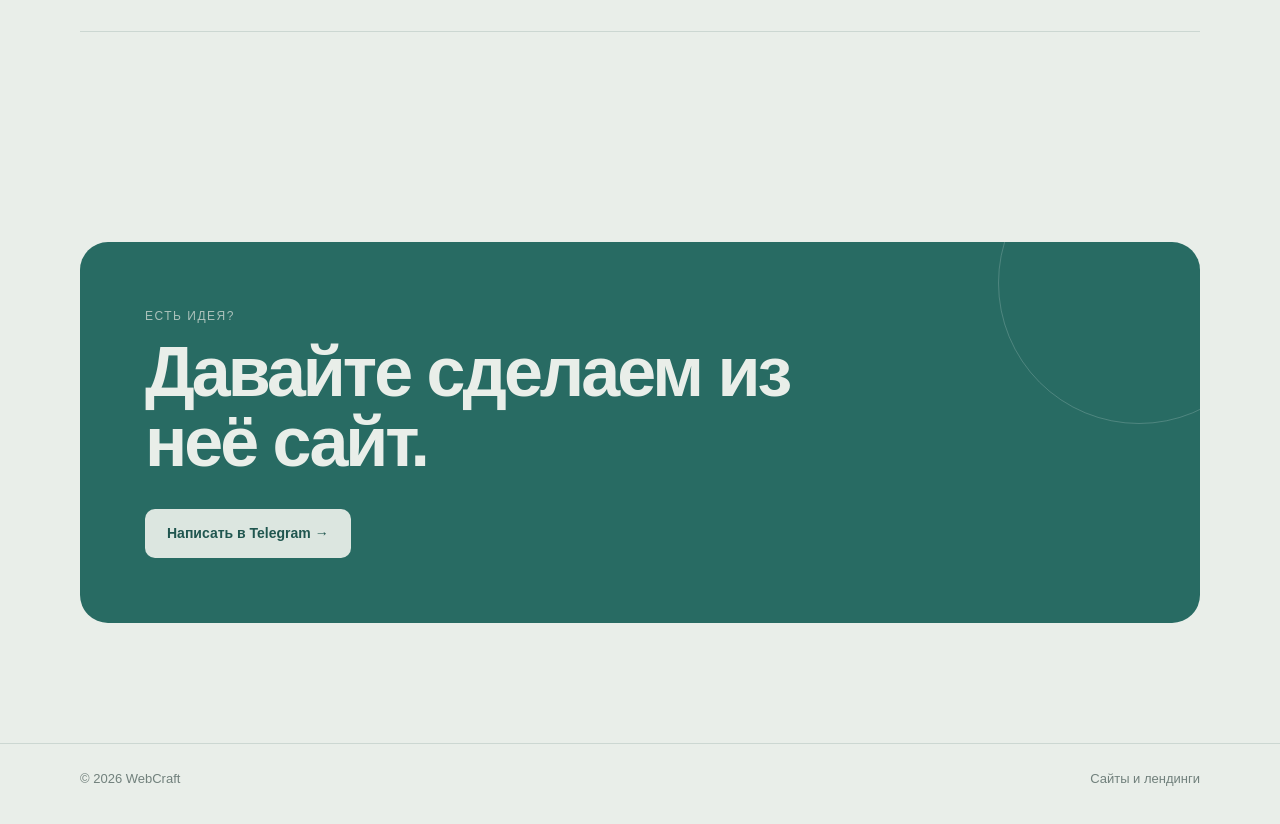
==== commit 8ea82d94: "Update index.html" ====
--- a/index.html
+++ b/index.html
@@ -1,969 +1,1177 @@
 <!DOCTYPE html>
 <html lang="ru">
 <head>
-    <meta charset="UTF-8">
-    <meta name="viewport" content="width=device-width, initial-scale=1.0">
-
-    <title>Веб-разработка — сайты и лендинги</title>
-
-    <meta
-        name="description"
-        content="Создаю современные сайты и лендинги для небольших бизнесов, специалистов и проектов."
-    >
-
-    <style>
-        * {
-            box-sizing: border-box;
-            margin: 0;
-            padding: 0;
-        }
-
-        :root {
-            --bg: #f4f1eb;
-            --text: #171717;
-            --muted: #77736c;
-            --card: #ffffff;
-            --border: #dedad2;
-            --accent: #ff6847;
-            --dark: #171717;
-        }
-
-        html {
-            scroll-behavior: smooth;
-        }
-
-        body {
-            font-family:
-                Inter,
-                -apple-system,
-                BlinkMacSystemFont,
-                "Segoe UI",
-                Arial,
-                sans-serif;
-
-            background: var(--bg);
-            color: var(--text);
-            line-height: 1.5;
-        }
-
-        a {
-            color: inherit;
-            text-decoration: none;
-        }
-
-        .container {
-            width: min(1100px, calc(100% - 40px));
-            margin: 0 auto;
-        }
-
-        /* =========================
-           HEADER
-        ========================= */
-
-        header {
-            padding-top: 24px;
-        }
-
-        nav {
-            display: flex;
-            justify-content: space-between;
-            align-items: center;
-
-            padding: 18px 0;
-        }
-
-        .logo {
-            font-size: 19px;
-            font-weight: 800;
-            letter-spacing: -0.5px;
-        }
-
-        .logo span {
-            color: var(--accent);
-        }
-
-        .nav-links {
-            display: flex;
-            gap: 28px;
-
-            font-size: 14px;
-            color: var(--muted);
-        }
-
-        .nav-links a {
-            transition: color 0.2s ease;
-        }
-
-        .nav-links a:hover {
-            color: var(--text);
-        }
-
-        /* =========================
-           HERO
-        ========================= */
-
-        .hero {
-            position: relative;
-
-            padding: 120px 0 110px;
-
-            max-width: 900px;
-        }
-
-        .small-label {
-            display: inline-flex;
-            align-items: center;
-            gap: 8px;
-
-            margin-bottom: 25px;
-
-            font-size: 13px;
-            font-weight: 600;
-            color: var(--muted);
-        }
-
-        .small-label::before {
-            content: "";
-            width: 8px;
-            height: 8px;
-
-            background: var(--accent);
-            border-radius: 50%;
-        }
-
-        h1 {
-            font-size: clamp(48px, 7vw, 82px);
-            line-height: 0.98;
-            letter-spacing: -4px;
-
-            max-width: 900px;
-
-            margin-bottom: 30px;
-        }
-
-        .accent {
-            color: var(--accent);
-        }
-
-        .hero-text {
-            max-width: 600px;
-
-            font-size: 19px;
-            color: var(--muted);
-
-            margin-bottom: 35px;
-        }
-
-        .hero-buttons {
-            display: flex;
-            flex-wrap: wrap;
-            gap: 12px;
-        }
-
-        .button {
-            display: inline-flex;
-            align-items: center;
-            justify-content: center;
-
-            padding: 14px 20px;
-
-            border-radius: 10px;
-
-            font-size: 14px;
-            font-weight: 700;
-
-            transition:
-                transform 0.2s ease,
-                background 0.2s ease;
-        }
-
-        .button:hover {
-            transform: translateY(-2px);
-        }
-
-        .button-dark {
-            background: var(--dark);
-            color: white;
-        }
-
-        .button-light {
-            border: 1px solid var(--border);
-            background: transparent;
-        }
-
-        /* =========================
-           SECTIONS
-        ========================= */
-
-        section {
-            padding: 95px 0;
-
-            border-top: 1px solid var(--border);
-        }
-
-        .section-top {
-            display: flex;
-            justify-content: space-between;
-            align-items: flex-end;
-
-            gap: 30px;
-
-            margin-bottom: 45px;
-        }
-
-        .section-label {
-            color: var(--accent);
-
-            font-size: 12px;
-            font-weight: 800;
-
-            text-transform: uppercase;
-            letter-spacing: 1.5px;
-
-            margin-bottom: 9px;
-        }
-
-        h2 {
-            font-size: clamp(34px, 5vw, 52px);
-            line-height: 1;
-            letter-spacing: -2px;
-        }
-
-        .section-description {
-            max-width: 420px;
-
-            color: var(--muted);
-            font-size: 15px;
-        }
-
-        /* =========================
-           PROJECTS
-        ========================= */
-
-        .projects {
-            display: grid;
-            grid-template-columns: repeat(2, 1fr);
-            gap: 22px;
-        }
-
-        .project {
-            position: relative;
-
-            overflow: hidden;
-
-            min-height: 390px;
-
-            padding: 30px;
-
-            border: 1px solid var(--border);
-            border-radius: 18px;
-
-            background: var(--card);
-
-            display: flex;
-            flex-direction: column;
-            justify-content: space-between;
-
-            transition:
-                transform 0.25s ease,
-                box-shadow 0.25s ease;
-        }
-
-        .project:hover {
-            transform: translateY(-5px);
-
-            box-shadow:
-                0 18px 45px rgba(30, 25, 20, 0.08);
-        }
-
-        .project:nth-child(3) {
-            grid-column: span 2;
-            min-height: 330px;
-        }
-
-        .project-number {
-            color: #99948b;
-
-            font-size: 12px;
-            font-weight: 700;
-        }
-
-        .project-content {
-            position: relative;
-            z-index: 2;
-        }
-
-        .project h3 {
-            font-size: 30px;
-            letter-spacing: -1px;
-
-            margin-bottom: 10px;
-        }
-
-        .project p {
-            max-width: 470px;
-
-            color: var(--muted);
-            font-size: 15px;
-        }
-
-        .project-link {
-            display: inline-flex;
-            align-items: center;
-            gap: 7px;
-
-            margin-top: 22px;
-
-            font-size: 14px;
-            font-weight: 800;
-        }
-
-        .project-link span {
-            transition: transform 0.2s ease;
-        }
-
-        .project:hover .project-link span {
-            transform: translateX(4px);
-        }
-
-        /* decorative project areas */
-
-        .project-visual {
-            position: absolute;
-
-            right: -30px;
-            bottom: -35px;
-
-            width: 55%;
-            height: 58%;
-
-            border-radius: 18px 0 0 0;
-
-            transform: rotate(-4deg);
-
-            opacity: 0.9;
-        }
-
-        .barbershop {
-            background:
-                linear-gradient(
-                    135deg,
-                    #191919,
-                    #4c4038
-                );
-        }
-
-        .nutrition {
-            background:
-                linear-gradient(
-                    135deg,
-                    #dce6d7,
-                    #9db29a
-                );
-        }
-
-        .third-project {
-            background:
-                linear-gradient(
-                    135deg,
-                    #e7d9ca,
-                    #c49e7d
-                );
-        }
-
-        /* =========================
-           ABOUT
-        ========================= */
-
-        .about {
-            display: grid;
-            grid-template-columns: 1fr 1fr;
-
-            gap: 70px;
-        }
-
-        .about-text {
-            font-size: 19px;
-            line-height: 1.7;
-        }
-
-        .about-text p + p {
-            margin-top: 18px;
-        }
-
-        .about-note {
-            padding: 28px;
-
-            border-radius: 16px;
-
-            background: var(--dark);
-            color: white;
-        }
-
-        .about-note strong {
-            display: block;
-
-            font-size: 22px;
-
-            margin-bottom: 10px;
-        }
-
-        .about-note p {
-            color: #bdbdbd;
-            font-size: 14px;
-        }
-
-        /* =========================
-           SERVICES
-        ========================= */
-
-        .services {
-            display: grid;
-            grid-template-columns: repeat(3, 1fr);
-
-            gap: 18px;
-        }
-
-        .service {
-            padding: 28px;
-
-            background: transparent;
-
-            border: 1px solid var(--border);
-            border-radius: 15px;
-        }
-
-        .service-number {
-            color: var(--accent);
-
-            font-size: 12px;
-            font-weight: 800;
-        }
-
-        .service h3 {
-            font-size: 21px;
-
-            margin: 28px 0 10px;
-        }
-
-        .service p {
-            color: var(--muted);
-            font-size: 14px;
-        }
-
-        /* =========================
-           CONTACT
-        ========================= */
-
-        .contact {
-            padding: 110px 0;
-
-            text-align: center;
-        }
-
-        .contact h2 {
-            max-width: 700px;
-
-            margin: 0 auto 20px;
-        }
-
-        .contact p {
-            max-width: 520px;
-
-            margin: 0 auto 30px;
-
-            color: var(--muted);
-        }
-
-        /* =========================
-           FOOTER
-        ========================= */
-
-        footer {
-            padding: 25px 0;
-
-            border-top: 1px solid var(--border);
-
-            display: flex;
-            justify-content: space-between;
-
-            color: var(--muted);
-
-            font-size: 13px;
-        }
-
-        /* =========================
-           MOBILE
-        ========================= */
-
-        @media (max-width: 760px) {
-
-            .container {
-                width: min(100% - 28px, 1100px);
-            }
-
-            .nav-links {
-                display: none;
-            }
-
-            .hero {
-                padding: 80px 0 75px;
-            }
-
-            h1 {
-                font-size: 48px;
-                letter-spacing: -2.5px;
-            }
-
-            .hero-text {
-                font-size: 17px;
-            }
-
-            section {
-                padding: 70px 0;
-            }
-
-            .section-top {
-                display: block;
-            }
-
-            .section-description {
-                margin-top: 15px;
-            }
-
-            .projects {
-                grid-template-columns: 1fr;
-            }
-
-            .project,
-            .project:nth-child(3) {
-                grid-column: span 1;
-
-                min-height: 350px;
-            }
-
-            .about {
-                grid-template-columns: 1fr;
-
-                gap: 35px;
-            }
-
-            .services {
-                grid-template-columns: 1fr;
-            }
-
-            footer {
-                flex-direction: column;
-                gap: 8px;
-            }
-        }
-    </style>
+  <meta charset="UTF-8">
+  <meta name="viewport" content="width=device-width, initial-scale=1.0">
+
+  <title>Сайты и лендинги — веб-разработка</title>
+  <meta name="description" content="Создаю современные сайты и лендинги для небольших бизнесов, специалистов и личных проектов.">
+
+  <style>
+    * {
+      box-sizing: border-box;
+      margin: 0;
+      padding: 0;
+    }
+
+    :root {
+      --bg: #e9eee9;
+      --bg-dark: #dfe7e2;
+      --card: #f0f3ef;
+      --green: #286b63;
+      --green-dark: #20564f;
+      --green-light: #8eafa6;
+      --text: #263b37;
+      --muted: #71807c;
+      --line: #ccd7d2;
+    }
+
+    html {
+      scroll-behavior: smooth;
+    }
+
+    body {
+      background: var(--bg);
+      color: var(--text);
+      font-family: Arial, Helvetica, sans-serif;
+      line-height: 1.5;
+    }
+
+    a {
+      color: inherit;
+      text-decoration: none;
+    }
+
+    .container {
+      width: min(1120px, calc(100% - 40px));
+      margin: 0 auto;
+    }
+
+    /* HEADER */
+
+    header {
+      padding: 25px 0;
+    }
+
+    .nav {
+      display: flex;
+      align-items: center;
+      justify-content: space-between;
+    }
+
+    .logo {
+      font-size: 18px;
+      font-weight: 700;
+      letter-spacing: -0.5px;
+    }
+
+    .logo-mark {
+      display: inline-block;
+      width: 9px;
+      height: 9px;
+      margin-left: 3px;
+      border-radius: 50%;
+      background: var(--green);
+    }
+
+    nav {
+      display: flex;
+      gap: 28px;
+      color: var(--muted);
+      font-size: 14px;
+    }
+
+    nav a {
+      transition: color 0.2s ease;
+    }
+
+    nav a:hover {
+      color: var(--green);
+    }
+
+    /* HERO */
+
+    .hero {
+      padding: 85px 0 115px;
+    }
+
+    .hero-grid {
+      display: grid;
+      grid-template-columns: 1.25fr 0.75fr;
+      gap: 70px;
+      align-items: end;
+    }
+
+    .eyebrow {
+      display: flex;
+      align-items: center;
+      gap: 10px;
+      margin-bottom: 25px;
+      color: var(--green);
+      font-size: 13px;
+      font-weight: 600;
+      text-transform: uppercase;
+      letter-spacing: 1.2px;
+    }
+
+    .eyebrow-line {
+      width: 34px;
+      height: 1px;
+      background: var(--green);
+    }
+
+    h1 {
+      max-width: 780px;
+      font-size: clamp(52px, 7vw, 88px);
+      line-height: 0.97;
+      letter-spacing: -5px;
+      font-weight: 700;
+    }
+
+    h1 span {
+      color: var(--green);
+    }
+
+    .hero-description {
+      max-width: 470px;
+      margin-top: 32px;
+      color: var(--muted);
+      font-size: 17px;
+      line-height: 1.7;
+    }
+
+    .hero-actions {
+      display: flex;
+      align-items: center;
+      gap: 24px;
+      margin-top: 36px;
+    }
+
+    .button {
+      display: inline-flex;
+      align-items: center;
+      justify-content: center;
+      padding: 14px 22px;
+      border-radius: 10px;
+      background: var(--green);
+      color: #eef2ee;
+      font-size: 14px;
+      font-weight: 600;
+      transition: 0.2s ease;
+    }
+
+    .button:hover {
+      background: var(--green-dark);
+      transform: translateY(-2px);
+    }
+
+    .hero-link {
+      color: var(--green);
+      font-size: 14px;
+      font-weight: 600;
+    }
+
+    /* HERO VISUAL */
+
+    .hero-visual {
+      position: relative;
+      min-height: 330px;
+      padding: 24px;
+      border-radius: 28px;
+      background: var(--green);
+      overflow: hidden;
+    }
+
+    .hero-visual::before {
+      content: "";
+      position: absolute;
+      width: 230px;
+      height: 230px;
+      border: 1px solid rgba(255,255,255,0.2);
+      border-radius: 50%;
+      top: -70px;
+      right: -50px;
+    }
+
+    .hero-visual::after {
+      content: "";
+      position: absolute;
+      width: 150px;
+      height: 150px;
+      border: 1px solid rgba(255,255,255,0.16);
+      border-radius: 50%;
+      bottom: -50px;
+      left: -40px;
+    }
+
+    .visual-window {
+      position: relative;
+      z-index: 2;
+      height: 100%;
+      min-height: 282px;
+      padding: 18px;
+      border-radius: 18px;
+      background: #dce6e0;
+    }
+
+    .window-top {
+      display: flex;
+      align-items: center;
+      justify-content: space-between;
+      padding-bottom: 15px;
+      border-bottom: 1px solid #c5d1ca;
+    }
+
+    .window-dots {
+      display: flex;
+      gap: 5px;
+    }
+
+    .window-dots span {
+      width: 6px;
+      height: 6px;
+      border-radius: 50%;
+      background: #8da59d;
+    }
+
+    .window-number {
+      color: #71827c;
+      font-size: 10px;
+      letter-spacing: 1px;
+    }
+
+    .window-content {
+      display: flex;
+      flex-direction: column;
+      justify-content: center;
+      height: 220px;
+    }
+
+    .window-small {
+      width: 70px;
+      height: 7px;
+      margin-bottom: 14px;
+      border-radius: 5px;
+      background: var(--green);
+    }
+
+    .window-title {
+      max-width: 250px;
+      color: #31534c;
+      font-size: 30px;
+      line-height: 1;
+      font-weight: 700;
+      letter-spacing: -1.5px;
+    }
+
+    .window-line {
+      width: 150px;
+      height: 6px;
+      margin-top: 20px;
+      border-radius: 4px;
+      background: #a7b9b1;
+    }
+
+    /* SECTION */
+
+    section {
+      padding: 105px 0;
+    }
+
+    .section-header {
+      display: flex;
+      align-items: flex-end;
+      justify-content: space-between;
+      margin-bottom: 45px;
+      gap: 30px;
+    }
+
+    .section-label {
+      margin-bottom: 12px;
+      color: var(--green);
+      font-size: 12px;
+      font-weight: 700;
+      text-transform: uppercase;
+      letter-spacing: 1.5px;
+    }
+
+    h2 {
+      font-size: clamp(36px, 5vw, 58px);
+      line-height: 1;
+      letter-spacing: -3px;
+    }
+
+    .section-note {
+      max-width: 310px;
+      color: var(--muted);
+      font-size: 14px;
+    }
+
+    /* PROJECTS */
+
+    .projects {
+      display: grid;
+      grid-template-columns: 1fr 1fr;
+      gap: 22px;
+    }
+
+    .project {
+      position: relative;
+      min-height: 420px;
+      padding: 25px;
+      border: 1px solid var(--line);
+      border-radius: 22px;
+      background: var(--card);
+      overflow: hidden;
+      transition: transform 0.25s ease;
+    }
+
+    .project:hover {
+      transform: translateY(-5px);
+    }
+
+    .project.large {
+      grid-column: span 2;
+      min-height: 470px;
+    }
+
+    .project-info {
+      position: relative;
+      z-index: 3;
+    }
+
+    .project-number {
+      color: var(--green);
+      font-size: 12px;
+      font-weight: 700;
+      letter-spacing: 1px;
+    }
+
+    .project h3 {
+      margin-top: 10px;
+      font-size: 27px;
+      letter-spacing: -1px;
+    }
+
+    .project p {
+      max-width: 350px;
+      margin-top: 8px;
+      color: var(--muted);
+      font-size: 14px;
+    }
+
+    .project-preview {
+      position: absolute;
+      right: 25px;
+      bottom: -40px;
+      width: 72%;
+      height: 265px;
+      padding: 18px;
+      border-radius: 16px 16px 0 0;
+      background: #cddbd4;
+      box-shadow: 0 20px 40px rgba(38, 59, 55, 0.08);
+    }
+
+    .project.large .project-preview {
+      width: 78%;
+      height: 300px;
+    }
+
+    .preview-top {
+      height: 26px;
+      border-bottom: 1px solid #b9c9c1;
+    }
+
+    .preview-body {
+      display: grid;
+      grid-template-columns: 1fr 0.65fr;
+      gap: 15px;
+      padding-top: 25px;
+    }
+
+    .preview-title {
+      width: 85%;
+      height: 38px;
+      border-radius: 6px;
+      background: var(--green);
+    }
+
+    .preview-text {
+      width: 70%;
+      height: 8px;
+      margin-top: 14px;
+      border-radius: 5px;
+      background: #91aaa1;
+    }
+
+    .preview-box {
+      height: 115px;
+      border-radius: 10px;
+      background: #9fb8ae;
+    }
+
+    .preview-box.dark {
+      background: var(--green);
+    }
+
+    .preview-footer {
+      width: 42%;
+      height: 8px;
+      margin-top: 25px;
+      border-radius: 5px;
+      background: #8ba49b;
+    }
+
+    /* ABOUT */
+
+    .about-grid {
+      display: grid;
+      grid-template-columns: 0.8fr 1.2fr;
+      gap: 80px;
+      align-items: start;
+    }
+
+    .about-big {
+      font-size: 28px;
+      line-height: 1.35;
+      letter-spacing: -1px;
+    }
+
+    .about-text {
+      color: var(--muted);
+      font-size: 16px;
+      line-height: 1.8;
+    }
+
+    .about-text p + p {
+      margin-top: 18px;
+    }
+
+    .facts {
+      display: grid;
+      grid-template-columns: repeat(3, 1fr);
+      margin-top: 55px;
+      border-top: 1px solid var(--line);
+      border-bottom: 1px solid var(--line);
+    }
+
+    .fact {
+      padding: 25px 15px 25px 0;
+    }
+
+    .fact + .fact {
+      padding-left: 25px;
+      border-left: 1px solid var(--line);
+    }
+
+    .fact-number {
+      color: var(--green);
+      font-size: 28px;
+      font-weight: 700;
+    }
+
+    .fact-label {
+      margin-top: 5px;
+      color: var(--muted);
+      font-size: 13px;
+    }
+
+    /* SERVICES */
+
+    .services {
+      border-top: 1px solid var(--line);
+    }
+
+    .service {
+      display: grid;
+      grid-template-columns: 80px 1fr auto;
+      align-items: center;
+      gap: 30px;
+      padding: 28px 0;
+      border-bottom: 1px solid var(--line);
+    }
+
+    .service-number {
+      color: var(--green);
+      font-size: 13px;
+      font-weight: 700;
+    }
+
+    .service h3 {
+      font-size: 24px;
+      letter-spacing: -0.8px;
+    }
+
+    .service p {
+      margin-top: 4px;
+      color: var(--muted);
+      font-size: 14px;
+    }
+
+    .service-arrow {
+      color: var(--green);
+      font-size: 22px;
+    }
+
+    /* CONTACT */
+
+    .contact {
+      padding-bottom: 120px;
+    }
+
+    .contact-box {
+      position: relative;
+      padding: 65px;
+      border-radius: 28px;
+      background: var(--green);
+      color: #e9eee9;
+      overflow: hidden;
+    }
+
+    .contact-box::after {
+      content: "";
+      position: absolute;
+      width: 280px;
+      height: 280px;
+      right: -80px;
+      top: -100px;
+      border: 1px solid rgba(255,255,255,0.18);
+      border-radius: 50%;
+    }
+
+    .contact-label {
+      position: relative;
+      z-index: 2;
+      color: #aac1ba;
+      font-size: 12px;
+      text-transform: uppercase;
+      letter-spacing: 1.5px;
+    }
+
+    .contact h2 {
+      position: relative;
+      z-index: 2;
+      max-width: 650px;
+      margin-top: 12px;
+      font-size: clamp(40px, 6vw, 70px);
+    }
+
+    .contact-button {
+      position: relative;
+      z-index: 2;
+      display: inline-flex;
+      margin-top: 32px;
+      padding: 14px 22px;
+      border-radius: 10px;
+      background: #dce6e0;
+      color: var(--green-dark);
+      font-size: 14px;
+      font-weight: 700;
+    }
+
+    /* FOOTER */
+
+    footer {
+      padding: 25px 0 35px;
+      border-top: 1px solid var(--line);
+      color: var(--muted);
+      font-size: 13px;
+    }
+
+    .footer-inner {
+      display: flex;
+      align-items: center;
+      justify-content: space-between;
+    }
+
+    /* MOBILE */
+
+    @media (max-width: 800px) {
+      .container {
+        width: min(100% - 28px, 1120px);
+      }
+
+      header {
+        padding: 20px 0;
+      }
+
+      nav {
+        gap: 15px;
+        font-size: 12px;
+      }
+
+      .hero {
+        padding: 65px 0 75px;
+      }
+
+      .hero-grid {
+        grid-template-columns: 1fr;
+        gap: 45px;
+      }
+
+      h1 {
+        font-size: clamp(48px, 14vw, 72px);
+        letter-spacing: -3px;
+      }
+
+      .hero-description {
+        font-size: 16px;
+      }
+
+      .hero-visual {
+        min-height: 300px;
+      }
+
+      section {
+        padding: 75px 0;
+      }
+
+      .section-header {
+        display: block;
+      }
+
+      .section-note {
+        margin-top: 20px;
+      }
+
+      .projects {
+        grid-template-columns: 1fr;
+      }
+
+      .project.large {
+        grid-column: auto;
+      }
+
+      .project,
+      .project.large {
+        min-height: 390px;
+      }
+
+      .project-preview,
+      .project.large .project-preview {
+        width: 88%;
+        height: 235px;
+      }
+
+      .about-grid {
+        grid-template-columns: 1fr;
+        gap: 35px;
+      }
+
+      .facts {
+        grid-template-columns: 1fr;
+      }
+
+      .fact + .fact {
+        padding-left: 0;
+        border-left: none;
+        border-top: 1px solid var(--line);
+      }
+
+      .service {
+        grid-template-columns: 45px 1fr 20px;
+        gap: 10px;
+      }
+
+      .service h3 {
+        font-size: 19px;
+      }
+
+      .service p {
+        font-size: 13px;
+      }
+
+      .contact-box {
+        padding: 45px 28px;
+      }
+
+      .footer-inner {
+        align-items: flex-start;
+        gap: 20px;
+        flex-direction: column;
+      }
+    }
+  </style>
 </head>
 
-
 <body>
 
-<div class="container">
-
-    <!-- HEADER -->
-
-    <header>
+  <header>
+    <div class="container">
+      <div class="nav">
+
+        <a href="#" class="logo">
+          Web<span>Craft</span><i class="logo-mark"></i>
+        </a>
 
         <nav>
-
-            <a href="#" class="logo">
-                Web<span>Craft</span>
-            </a>
-
-            <div class="nav-links">
-
-                <a href="#projects">Работы</a>
-
-                <a href="#about">Обо мне</a>
-
-                <a href="#services">Услуги</a>
-
-                <a href="#contact">Контакты</a>
-
-            </div>
-
+          <a href="#projects">Работы</a>
+          <a href="#about">Обо мне</a>
+          <a href="#services">Услуги</a>
+          <a href="#contact">Контакты</a>
         </nav>
 
-    </header>
-
+      </div>
+    </div>
+  </header>
+
+
+  <main>
 
     <!-- HERO -->
 
-    <main>
-
-        <section class="hero" style="border: none;">
-
-            <div class="small-label">
-                Веб-разработка
+    <section class="hero">
+      <div class="container">
+
+        <div class="hero-grid">
+
+          <div>
+
+            <div class="eyebrow">
+              <span class="eyebrow-line"></span>
+              Веб-разработка
             </div>
 
             <h1>
-                Делаю сайты,
-                которые приятно
-                <span class="accent">открывать.</span>
+              Делаю сайты,<br>
+              которые <span>приятно</span><br>
+              открывать.
             </h1>
 
-            <p class="hero-text">
-                Создаю простые и современные сайты и лендинги
-                для небольших бизнесов, специалистов и личных проектов.
+            <p class="hero-description">
+              Создаю простые и современные сайты и лендинги
+              для небольших бизнесов, специалистов и личных проектов.
             </p>
 
-            <div class="hero-buttons">
-
-                <a href="#projects" class="button button-dark">
-                    Посмотреть работы
-                </a>
-
-                <a href="#contact" class="button button-light">
-                    Связаться
-                </a>
-
-            </div>
-
-        </section>
-
-
-        <!-- PROJECTS -->
-
-        <section id="projects">
-
-            <div class="section-top">
+            <div class="hero-actions">
+              <a href="#projects" class="button">
+                Посмотреть работы
+              </a>
+
+              <a href="#contact" class="hero-link">
+                Связаться →
+              </a>
+            </div>
+
+          </div>
+
+
+          <div class="hero-visual">
+
+            <div class="visual-window">
+
+              <div class="window-top">
+
+                <div class="window-dots">
+                  <span></span>
+                  <span></span>
+                  <span></span>
+                </div>
+
+                <div class="window-number">
+                  01 / WEBSITE
+                </div>
+
+              </div>
+
+              <div class="window-content">
+
+                <div class="window-small"></div>
+
+                <div class="window-title">
+                  Simple.<br>
+                  Clear.<br>
+                  Useful.
+                </div>
+
+                <div class="window-line"></div>
+
+              </div>
+
+            </div>
+
+          </div>
+
+        </div>
+
+      </div>
+    </section>
+
+
+    <!-- PROJECTS -->
+
+    <section id="projects">
+
+      <div class="container">
+
+        <div class="section-header">
+
+          <div>
+            <div class="section-label">
+              Избранные работы
+            </div>
+
+            <h2>
+              Проекты
+            </h2>
+          </div>
+
+          <p class="section-note">
+            Небольшие концепты сайтов,
+            собранные для портфолио.
+          </p>
+
+        </div>
+
+
+        <div class="projects">
+
+
+          <!-- PROJECT 01 -->
+
+          <a href="projects/barbershop.html" class="project large">
+
+            <div class="project-info">
+
+              <div class="project-number">
+                01 — CONCEPT
+              </div>
+
+              <h3>
+                Noir Barbershop
+              </h3>
+
+              <p>
+                Сайт для современного барбершопа
+                с акцентом на атмосферу и запись.
+              </p>
+
+            </div>
+
+
+            <div class="project-preview">
+
+              <div class="preview-top"></div>
+
+              <div class="preview-body">
 
                 <div>
-
-                    <div class="section-label">
-                        Portfolio
-                    </div>
-
-                    <h2>
-                        Что уже сделано
-                    </h2>
-
+                  <div class="preview-title"></div>
+                  <div class="preview-text"></div>
+                  <div class="preview-footer"></div>
                 </div>
 
-                <p class="section-description">
-                    Несколько концептов, которые я собрала,
-                    чтобы показать свой подход к дизайну и разработке.
-                </p>
-
-            </div>
-
-
-            <div class="projects">
-
-
-                <!-- PROJECT 01 -->
-
-                <article class="project">
-
-                    <div class="project-number">
-                        01 / 03
-                    </div>
-
-                    <div class="project-content">
-
-                        <h3>
-                            Noir Barbershop
-                        </h3>
-
-                        <p>
-                            Концепт сайта для современного барбершопа.
-                            Сделан с акцентом на атмосферу, услуги
-                            и удобную подачу информации.
-                        </p>
-
-                        <a
-                            href="projects/barbershop.html"
-                            class="project-link"
-                        >
-                            Смотреть проект
-                            <span>→</span>
-                        </a>
-
-                    </div>
-
-                    <div class="project-visual barbershop"></div>
-
-                </article>
-
-
-                <!-- PROJECT 02 -->
-
-                <article class="project">
-
-                    <div class="project-number">
-                        02 / 03
-                    </div>
-
-                    <div class="project-content">
-
-                        <h3>
-                            Vita Nutrition
-                        </h3>
-
-                        <p>
-                            Спокойный и чистый лендинг для специалиста.
-                            Основная задача — показать услуги
-                            и вызвать доверие.
-                        </p>
-
-                        <a
-                            href="projects/nutrition.html"
-                            class="project-link"
-                        >
-                            Смотреть проект
-                            <span>→</span>
-                        </a>
-
-                    </div>
-
-                    <div class="project-visual nutrition"></div>
-
-                </article>
-
-
-                <!-- PROJECT 03 -->
-
-                <article class="project">
-
-                    <div class="project-number">
-                        03 / 03
-                    </div>
-
-                    <div class="project-content">
-
-                        <h3>
-                            Концепт для малого бизнеса
-                        </h3>
-
-                        <p>
-                            Ещё один демонстрационный проект —
-                            пример того, как можно подать услугу
-                            через простой одностраничный сайт.
-                        </p>
-
-                        <a
-                            href="projects/telegram-bot.html"
-                            class="project-link"
-                        >
-                            Смотреть проект
-                            <span>→</span>
-                        </a>
-
-                    </div>
-
-                    <div class="project-visual third-project"></div>
-
-                </article>
-
-            </div>
-
-        </section>
-
-
-        <!-- ABOUT -->
-
-        <section id="about">
-
-            <div class="section-top">
+                <div class="preview-box dark"></div>
+
+              </div>
+
+            </div>
+
+          </a>
+
+
+          <!-- PROJECT 02 -->
+
+          <a href="projects/nutrition.html" class="project">
+
+            <div class="project-info">
+
+              <div class="project-number">
+                02 — CONCEPT
+              </div>
+
+              <h3>
+                Vita Nutrition
+              </h3>
+
+              <p>
+                Спокойный сайт специалиста
+                по питанию.
+              </p>
+
+            </div>
+
+
+            <div class="project-preview">
+
+              <div class="preview-top"></div>
+
+              <div class="preview-body">
 
                 <div>
-
-                    <div class="section-label">
-                        About
-                    </div>
-
-                    <h2>
-                        Немного обо мне
-                    </h2>
-
+                  <div class="preview-title"></div>
+                  <div class="preview-text"></div>
+                  <div class="preview-footer"></div>
                 </div>
 
-            </div>
-
-
-            <div class="about">
-
-                <div class="about-text">
-
-                    <p>
-                        Я начинающий веб-разработчик и сейчас
-                        развиваюсь в создании сайтов и лендингов.
-                    </p>
-
-                    <p>
-                        Мне нравится делать вещи простыми:
-                        понятная структура, аккуратный дизайн
-                        и нормальная работа на телефоне.
-                    </p>
-
-                    <p>
-                        Каждый проект стараюсь сначала понять,
-                        а уже потом собирать сам сайт.
-                    </p>
-
+                <div class="preview-box"></div>
+
+              </div>
+
+            </div>
+
+          </a>
+
+
+          <!-- PROJECT 03 -->
+
+          <div class="project">
+
+            <div class="project-info">
+
+              <div class="project-number">
+                03 — CONCEPT
+              </div>
+
+              <h3>
+                Сайт для бизнеса
+              </h3>
+
+              <p>
+                Концепт небольшой страницы
+                для локального бизнеса.
+              </p>
+
+            </div>
+
+
+            <div class="project-preview">
+
+              <div class="preview-top"></div>
+
+              <div class="preview-body">
+
+                <div>
+                  <div class="preview-title"></div>
+                  <div class="preview-text"></div>
+                  <div class="preview-footer"></div>
                 </div>
 
-
-                <div class="about-note">
-
-                    <strong>
-                        Без лишнего.
-                    </strong>
-
-                    <p>
-                        Не перегружаю сайты сложными эффектами,
-                        если они не нужны. Главное — чтобы человеку
-                        было понятно, куда нажать и что делать дальше.
-                    </p>
-
-                </div>
-
-            </div>
-
-        </section>
-
-
-        <!-- SERVICES -->
-
-        <section id="services">
-
-            <div class="section-top">
-
-                <div>
-
-                    <div class="section-label">
-                        Services
-                    </div>
-
-                    <h2>
-                        Что могу сделать
-                    </h2>
-
-                </div>
-
-                <p class="section-description">
-                    На данном этапе беру небольшие и понятные
-                    задачи по созданию сайтов.
-                </p>
-
-            </div>
-
-
-            <div class="services">
-
-
-                <div class="service">
-
-                    <div class="service-number">
-                        01
-                    </div>
-
-                    <h3>
-                        Лендинг
-                    </h3>
-
-                    <p>
-                        Одностраничный сайт для услуги,
-                        специалиста, рекламы или небольшого проекта.
-                    </p>
-
-                </div>
-
-
-                <div class="service">
-
-                    <div class="service-number">
-                        02
-                    </div>
-
-                    <h3>
-                        Сайт для бизнеса
-                    </h3>
-
-                    <p>
-                        Небольшой сайт с информацией о компании,
-                        услугах, преимуществах и контактах.
-                    </p>
-
-                </div>
-
-
-                <div class="service">
-
-                    <div class="service-number">
-                        03
-                    </div>
-
-                    <h3>
-                        Адаптация
-                    </h3>
-
-                    <p>
-                        Делаю так, чтобы сайт нормально выглядел
-                        и работал не только на компьютере,
-                        но и на телефоне.
-                    </p>
-
-                </div>
-
-
-            </div>
-
-        </section>
-
-
-        <!-- CONTACT -->
-
-        <section class="contact" id="contact">
-
+                <div class="preview-box dark"></div>
+
+              </div>
+
+            </div>
+
+          </div>
+
+
+        </div>
+
+      </div>
+
+    </section>
+
+
+    <!-- ABOUT -->
+
+    <section id="about">
+
+      <div class="container">
+
+        <div class="section-label">
+          Немного обо мне
+        </div>
+
+
+        <div class="about-grid">
+
+          <div class="about-big">
+            Мне нравится делать сайты
+            простыми, понятными
+            и аккуратными.
+          </div>
+
+
+          <div class="about-text">
+
+            <p>
+              Я начинающий веб-разработчик и сейчас
+              развиваюсь именно в создании сайтов
+              и лендингов.
+            </p>
+
+            <p>
+              Мне важно, чтобы сайт хорошо выглядел
+              не только на компьютере, но и на телефоне,
+              а пользователь сразу понимал,
+              куда нажать и что здесь предлагают.
+            </p>
+
+          </div>
+
+        </div>
+
+
+        <div class="facts">
+
+          <div class="fact">
+            <div class="fact-number">01</div>
+            <div class="fact-label">Сайты и лендинги</div>
+          </div>
+
+          <div class="fact">
+            <div class="fact-number">02</div>
+            <div class="fact-label">Адаптация под мобильные</div>
+          </div>
+
+          <div class="fact">
+            <div class="fact-number">03</div>
+            <div class="fact-label">Понятная структура</div>
+          </div>
+
+        </div>
+
+      </div>
+
+    </section>
+
+
+    <!-- SERVICES -->
+
+    <section id="services">
+
+      <div class="container">
+
+        <div class="section-header">
+
+          <div>
             <div class="section-label">
-                Contact
+              Что могу сделать
             </div>
 
             <h2>
-                Есть идея для сайта?
+              Услуги
             </h2>
-
-            <p>
-                Напиши мне. Расскажешь, что нужно сделать,
-                а дальше уже вместе разберёмся с задачей.
-            </p>
-
-            <!-- ЗАМЕНИ USERNAME НА СВОЙ TELEGRAM -->
-
-            <a
-                href="https://t.me/USERNAME"
-                class="button button-dark"
-            >
-                Написать в Telegram →
-            </a>
-
-        </section>
-
-    </main>
-
-
-    <!-- FOOTER -->
-
-    <footer>
-
-        <span>
-            © 2026 WebCraft
-        </span>
-
-        <span>
-            Сайты и лендинги
-        </span>
-
-    </footer>
-
-</div>
+          </div>
+
+        </div>
+
+
+        <div class="services">
+
+          <div class="service">
+
+            <div class="service-number">
+              01
+            </div>
+
+            <div>
+              <h3>Лендинг</h3>
+              <p>
+                Одностраничный сайт под конкретную услугу,
+                продукт или специалиста.
+              </p>
+            </div>
+
+            <div class="service-arrow">
+              ↗
+            </div>
+
+          </div>
+
+
+          <div class="service">
+
+            <div class="service-number">
+              02
+            </div>
+
+            <div>
+              <h3>Сайт для бизнеса</h3>
+              <p>
+                Небольшой сайт с информацией
+                о компании, услугах и контактах.
+              </p>
+            </div>
+
+            <div class="service-arrow">
+              ↗
+            </div>
+
+          </div>
+
+
+          <div class="service">
+
+            <div class="service-number">
+              03
+            </div>
+
+            <div>
+              <h3>Адаптация</h3>
+              <p>
+                Корректное отображение сайта
+                на телефонах, планшетах и компьютерах.
+              </p>
+            </div>
+
+            <div class="service-arrow">
+              ↗
+            </div>
+
+          </div>
+
+        </div>
+
+      </div>
+
+    </section>
+
+
+    <!-- CONTACT -->
+
+    <section id="contact" class="contact">
+
+      <div class="container">
+
+        <div class="contact-box">
+
+          <div class="contact-label">
+            Есть идея?
+          </div>
+
+          <h2>
+            Давайте сделаем
+            из неё сайт.
+          </h2>
+
+          <a
+            href="https://t.me/USERNAME"
+            target="_blank"
+            class="contact-button"
+          >
+            Написать в Telegram →
+          </a>
+
+        </div>
+
+      </div>
+
+    </section>
+
+  </main>
+
+
+  <footer>
+
+    <div class="container">
+
+      <div class="footer-inner">
+
+        <div>
+          © 2026 WebCraft
+        </div>
+
+        <div>
+          Сайты и лендинги
+        </div>
+
+      </div>
+
+    </div>
+
+  </footer>
 
 </body>
 </html>
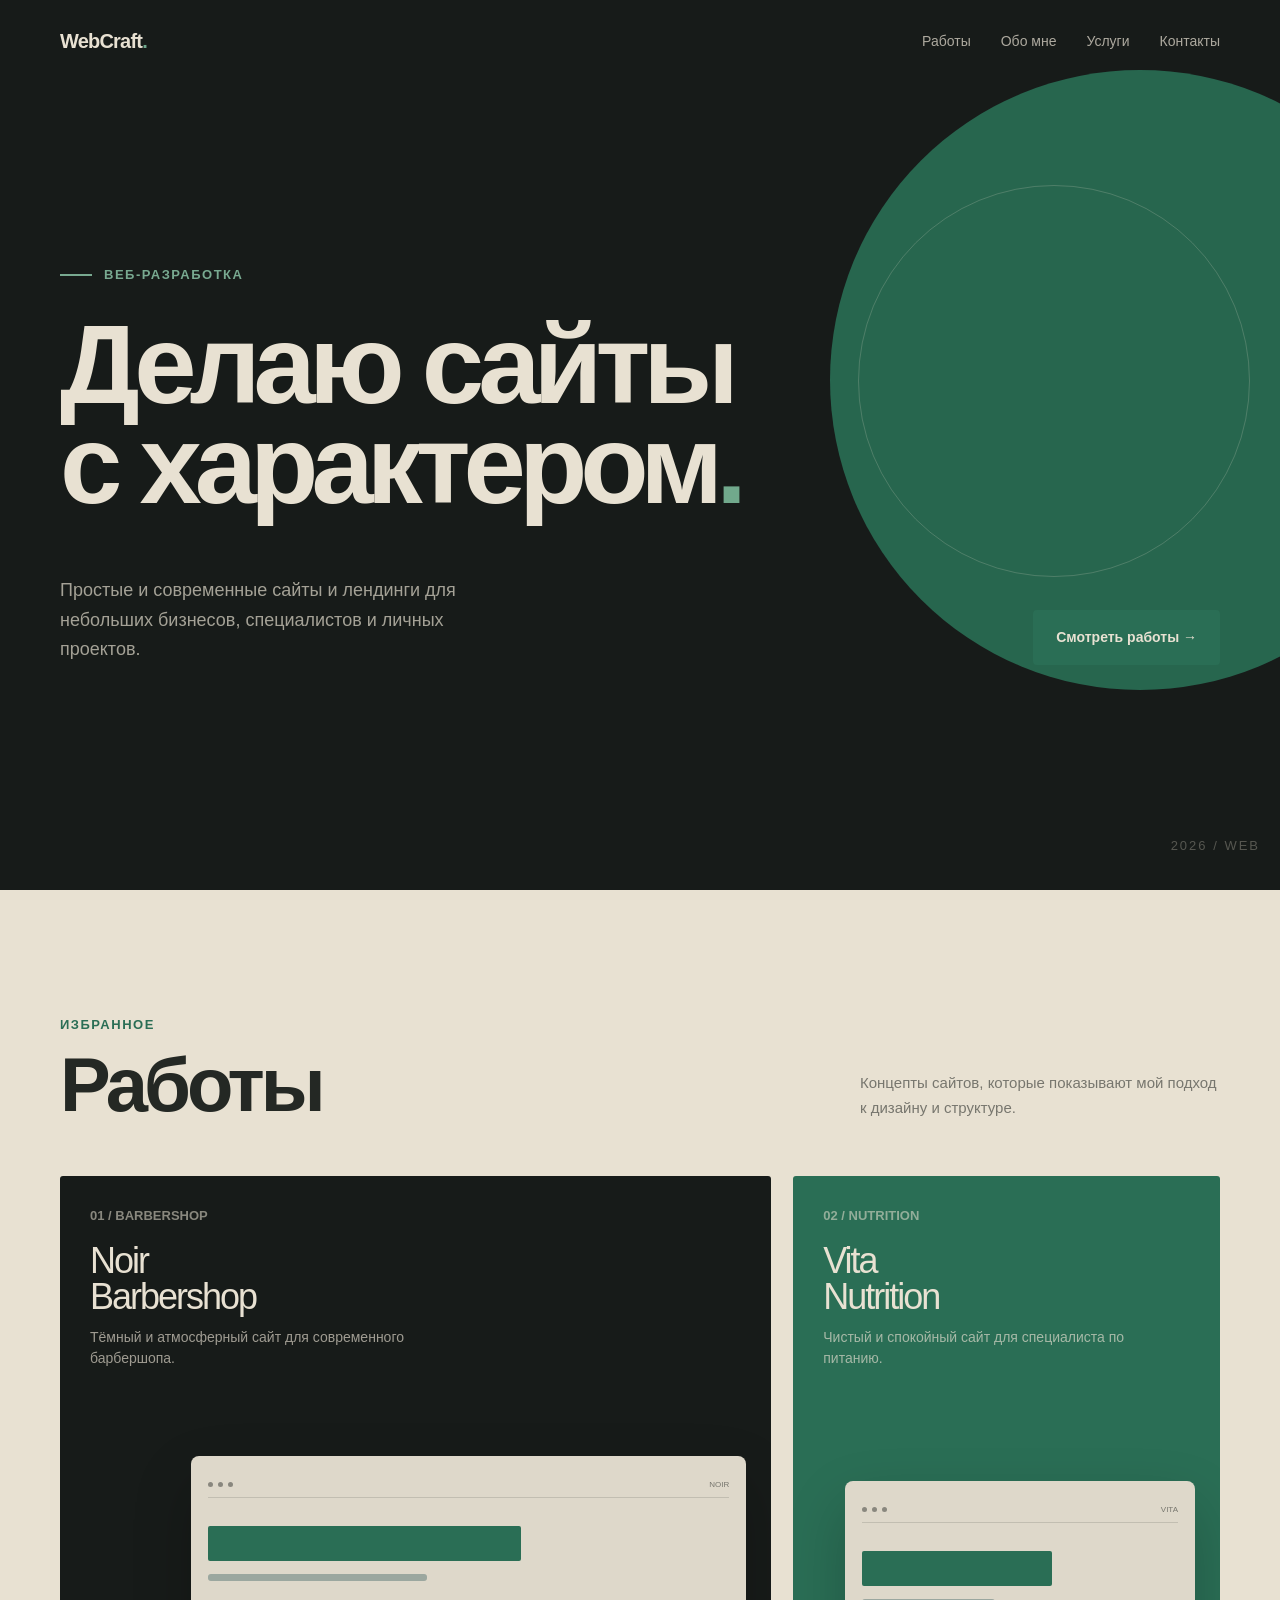
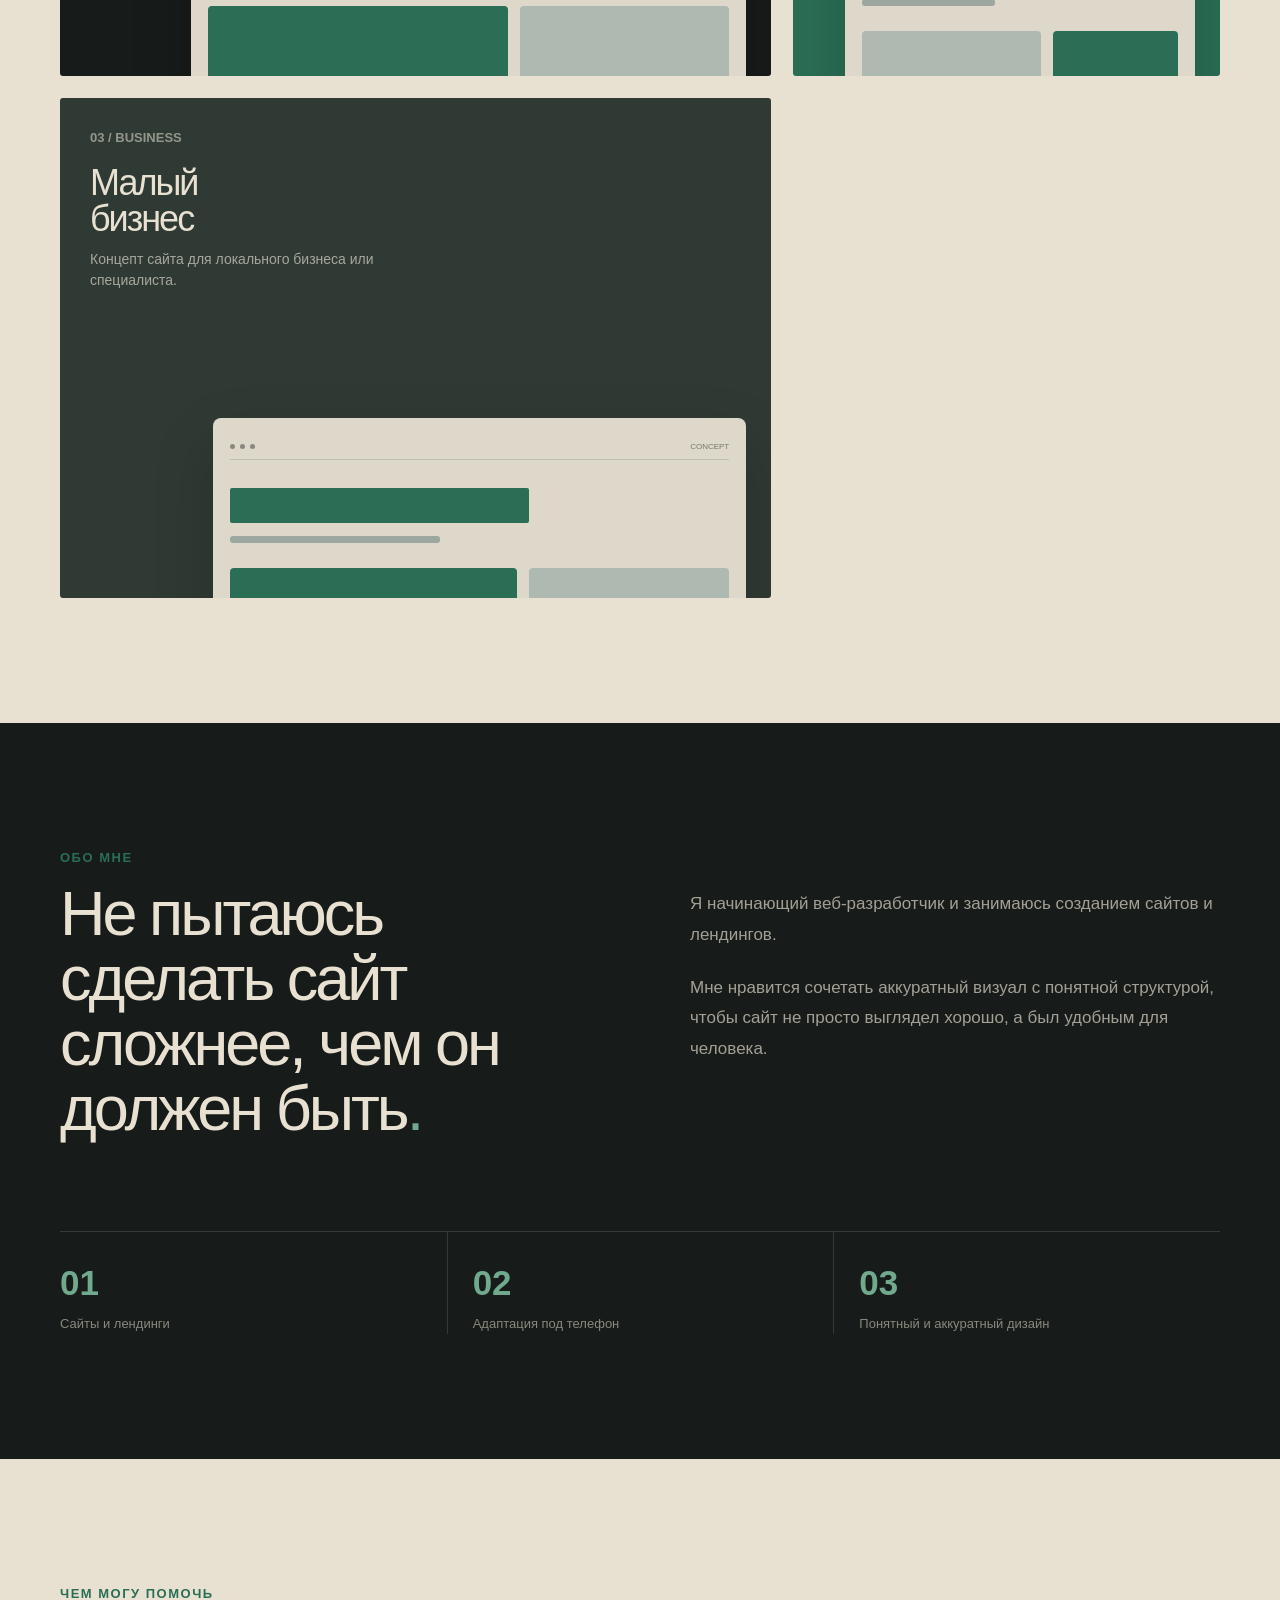
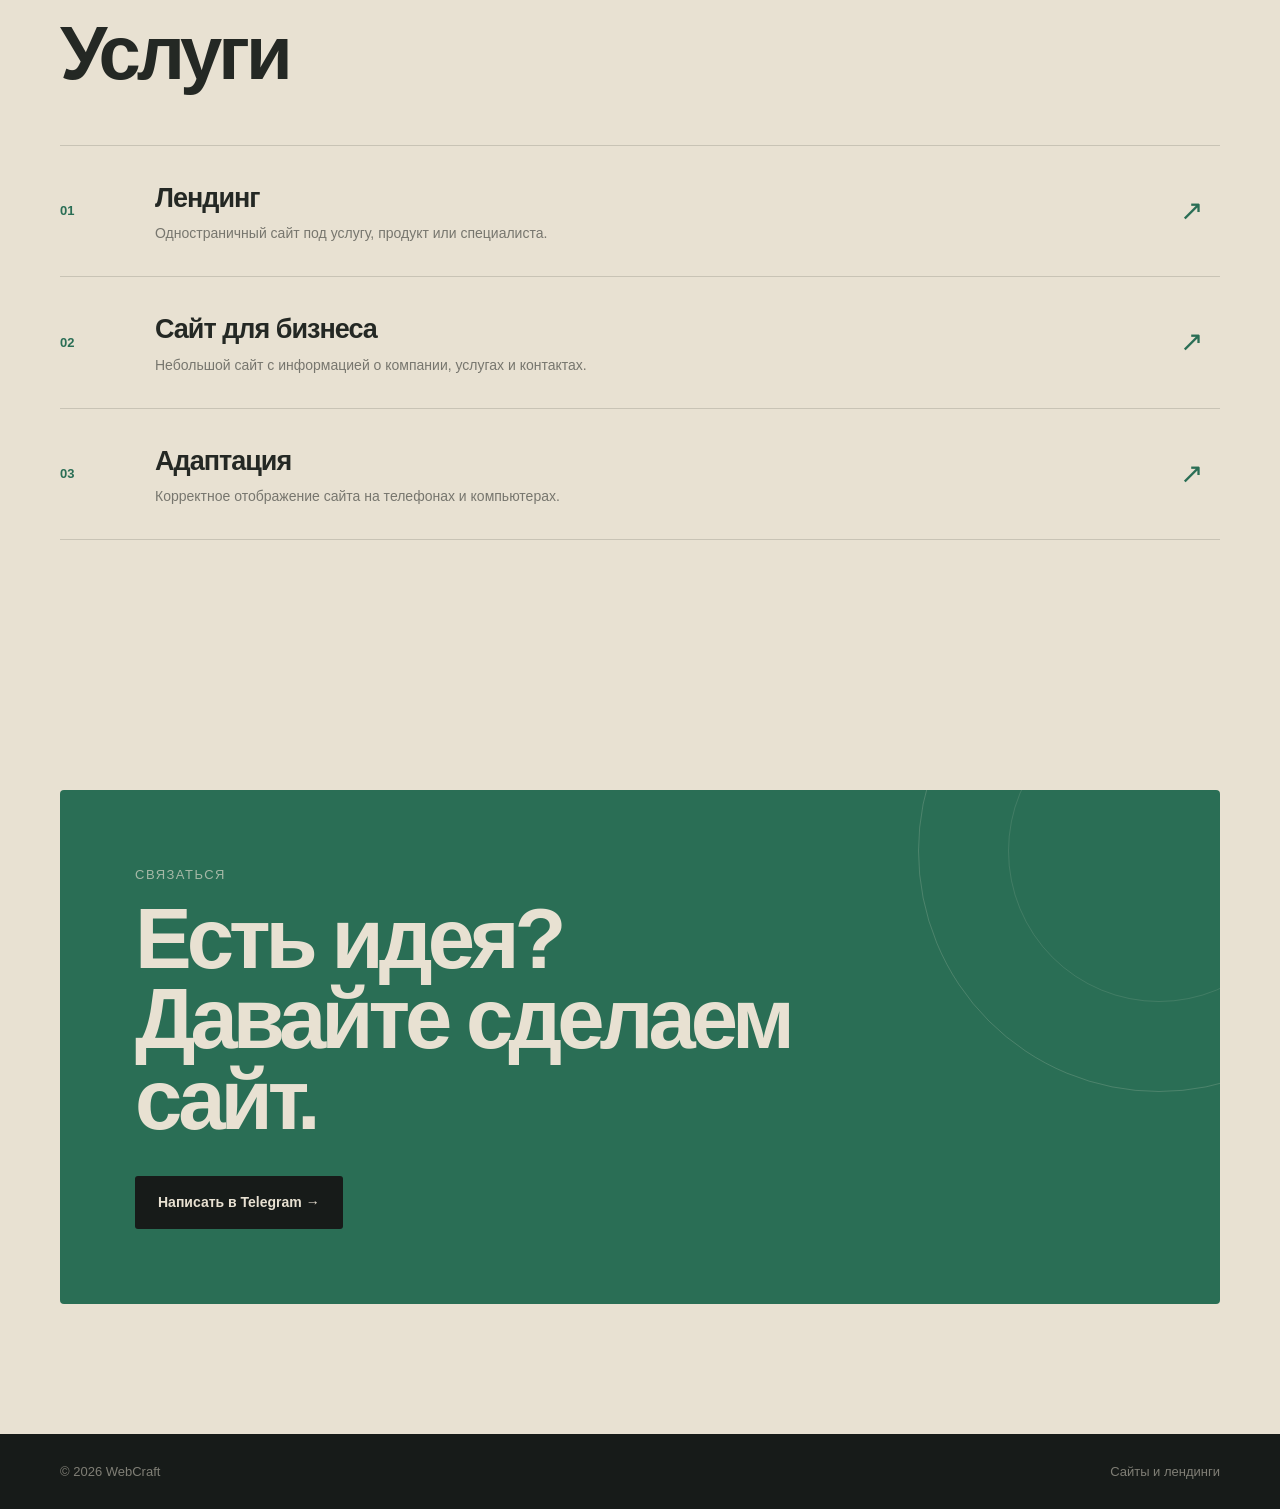
==== commit b4cbdcb6: "Update index.html" ====
--- a/index.html
+++ b/index.html
@@ -15,15 +15,16 @@
     }
 
     :root {
-      --bg: #e9eee9;
-      --bg-dark: #dfe7e2;
-      --card: #f0f3ef;
-      --green: #286b63;
-      --green-dark: #20564f;
-      --green-light: #8eafa6;
-      --text: #263b37;
-      --muted: #71807c;
-      --line: #ccd7d2;
+      --black: #171b19;
+      --black-soft: #222825;
+      --green: #2a6e55;
+      --green-light: #3c876b;
+      --cream: #e8e1d2;
+      --cream-dark: #d8d0bf;
+      --paper: #ded8ca;
+      --text: #242824;
+      --muted: #77766e;
+      --line: rgba(36, 40, 36, 0.16);
     }
 
     html {
@@ -31,7 +32,7 @@
     }
 
     body {
-      background: var(--bg);
+      background: var(--cream);
       color: var(--text);
       font-family: Arial, Helvetica, sans-serif;
       line-height: 1.5;
@@ -43,440 +44,410 @@
     }
 
     .container {
-      width: min(1120px, calc(100% - 40px));
+      width: min(1160px, calc(100% - 40px));
       margin: 0 auto;
     }
 
-    /* HEADER */
+    /* ================= HEADER ================= */
 
     header {
-      padding: 25px 0;
+      position: absolute;
+      z-index: 10;
+      top: 0;
+      left: 0;
+      width: 100%;
+      color: var(--cream);
     }
 
     .nav {
       display: flex;
       align-items: center;
       justify-content: space-between;
+      padding: 26px 0;
     }
 
     .logo {
-      font-size: 18px;
+      font-size: 20px;
       font-weight: 700;
-      letter-spacing: -0.5px;
-    }
-
-    .logo-mark {
-      display: inline-block;
-      width: 9px;
-      height: 9px;
-      margin-left: 3px;
+      letter-spacing: -0.8px;
+    }
+
+    .logo-dot {
+      color: #70a98e;
+    }
+
+    nav {
+      display: flex;
+      gap: 30px;
+      color: rgba(232, 225, 210, 0.72);
+      font-size: 14px;
+    }
+
+    nav a {
+      transition: color 0.2s ease;
+    }
+
+    nav a:hover {
+      color: var(--cream);
+    }
+
+    /* ================= HERO ================= */
+
+    .hero {
+      position: relative;
+      min-height: 760px;
+      display: flex;
+      align-items: center;
+      overflow: hidden;
+      background: var(--black);
+      color: var(--cream);
+    }
+
+    .hero::before {
+      content: "";
+      position: absolute;
+      width: 620px;
+      height: 620px;
+      right: -170px;
+      top: 70px;
       border-radius: 50%;
       background: var(--green);
-    }
-
-    nav {
+      opacity: 0.9;
+    }
+
+    .hero::after {
+      content: "";
+      position: absolute;
+      width: 390px;
+      height: 390px;
+      right: 30px;
+      top: 185px;
+      border-radius: 50%;
+      border: 1px solid rgba(232, 225, 210, 0.2);
+    }
+
+    .hero-content {
+      position: relative;
+      z-index: 2;
+      padding: 140px 0 100px;
+    }
+
+    .hero-label {
       display: flex;
-      gap: 28px;
+      align-items: center;
+      gap: 12px;
+      margin-bottom: 30px;
+      color: #78a990;
+      font-size: 13px;
+      font-weight: 700;
+      text-transform: uppercase;
+      letter-spacing: 1.5px;
+    }
+
+    .hero-label::before {
+      content: "";
+      width: 32px;
+      height: 2px;
+      background: #78a990;
+    }
+
+    h1 {
+      max-width: 850px;
+      font-size: clamp(60px, 9vw, 112px);
+      line-height: 0.9;
+      letter-spacing: -7px;
+      font-weight: 700;
+    }
+
+    h1 span {
+      color: #71a98c;
+    }
+
+    .hero-bottom {
+      display: flex;
+      align-items: flex-end;
+      justify-content: space-between;
+      gap: 50px;
+      margin-top: 60px;
+    }
+
+    .hero-description {
+      max-width: 460px;
+      color: rgba(232, 225, 210, 0.68);
+      font-size: 18px;
+      line-height: 1.65;
+    }
+
+    .hero-button {
+      display: inline-flex;
+      align-items: center;
+      gap: 20px;
+      padding: 17px 23px;
+      border-radius: 4px;
+      background: var(--green);
+      color: var(--cream);
+      font-size: 14px;
+      font-weight: 700;
+      transition: 0.2s ease;
+      white-space: nowrap;
+    }
+
+    .hero-button:hover {
+      background: var(--green-light);
+      transform: translateY(-2px);
+    }
+
+    .hero-number {
+      position: absolute;
+      right: 20px;
+      bottom: 35px;
+      z-index: 3;
+      color: rgba(232, 225, 210, 0.3);
+      font-size: 13px;
+      letter-spacing: 2px;
+    }
+
+    /* ================= GENERAL ================= */
+
+    section {
+      padding: 125px 0;
+    }
+
+    .section-top {
+      display: flex;
+      align-items: flex-end;
+      justify-content: space-between;
+      gap: 40px;
+      margin-bottom: 55px;
+    }
+
+    .section-label {
+      margin-bottom: 14px;
+      color: var(--green);
+      font-size: 13px;
+      font-weight: 700;
+      text-transform: uppercase;
+      letter-spacing: 1.5px;
+    }
+
+    h2 {
+      font-size: clamp(45px, 6vw, 76px);
+      line-height: 0.95;
+      letter-spacing: -4px;
+    }
+
+    .section-description {
+      max-width: 360px;
       color: var(--muted);
-      font-size: 14px;
-    }
-
-    nav a {
-      transition: color 0.2s ease;
-    }
-
-    nav a:hover {
-      color: var(--green);
-    }
-
-    /* HERO */
-
-    .hero {
-      padding: 85px 0 115px;
-    }
-
-    .hero-grid {
+      font-size: 15px;
+      line-height: 1.7;
+    }
+
+    /* ================= PROJECTS ================= */
+
+    .projects {
       display: grid;
       grid-template-columns: 1.25fr 0.75fr;
-      gap: 70px;
-      align-items: end;
-    }
-
-    .eyebrow {
-      display: flex;
-      align-items: center;
-      gap: 10px;
-      margin-bottom: 25px;
-      color: var(--green);
+      gap: 22px;
+    }
+
+    .project {
+      position: relative;
+      min-height: 500px;
+      padding: 30px;
+      overflow: hidden;
+      border-radius: 3px;
+      background: var(--black);
+      color: var(--cream);
+    }
+
+    .project:nth-child(2) {
+      background: var(--green);
+    }
+
+    .project:nth-child(3) {
+      background: #303a35;
+    }
+
+    .project:hover .project-preview {
+      transform: translateY(-8px);
+    }
+
+    .project-number {
+      position: relative;
+      z-index: 3;
+      color: rgba(232, 225, 210, 0.55);
       font-size: 13px;
-      font-weight: 600;
-      text-transform: uppercase;
-      letter-spacing: 1.2px;
-    }
-
-    .eyebrow-line {
-      width: 34px;
-      height: 1px;
-      background: var(--green);
-    }
-
-    h1 {
-      max-width: 780px;
-      font-size: clamp(52px, 7vw, 88px);
-      line-height: 0.97;
-      letter-spacing: -5px;
       font-weight: 700;
     }
 
-    h1 span {
-      color: var(--green);
-    }
-
-    .hero-description {
-      max-width: 470px;
-      margin-top: 32px;
-      color: var(--muted);
-      font-size: 17px;
-      line-height: 1.7;
-    }
-
-    .hero-actions {
-      display: flex;
-      align-items: center;
-      gap: 24px;
-      margin-top: 36px;
-    }
-
-    .button {
-      display: inline-flex;
-      align-items: center;
-      justify-content: center;
-      padding: 14px 22px;
-      border-radius: 10px;
-      background: var(--green);
-      color: #eef2ee;
+    .project-title {
+      position: relative;
+      z-index: 3;
+      margin-top: 18px;
+      font-size: 36px;
+      line-height: 1;
+      letter-spacing: -2px;
+    }
+
+    .project-description {
+      position: relative;
+      z-index: 3;
+      max-width: 330px;
+      margin-top: 12px;
+      color: rgba(232, 225, 210, 0.65);
       font-size: 14px;
-      font-weight: 600;
-      transition: 0.2s ease;
-    }
-
-    .button:hover {
-      background: var(--green-dark);
-      transform: translateY(-2px);
-    }
-
-    .hero-link {
-      color: var(--green);
-      font-size: 14px;
-      font-weight: 600;
-    }
-
-    /* HERO VISUAL */
-
-    .hero-visual {
-      position: relative;
-      min-height: 330px;
-      padding: 24px;
-      border-radius: 28px;
-      background: var(--green);
-      overflow: hidden;
-    }
-
-    .hero-visual::before {
-      content: "";
+    }
+
+    .project-preview {
       position: absolute;
-      width: 230px;
-      height: 230px;
-      border: 1px solid rgba(255,255,255,0.2);
-      border-radius: 50%;
-      top: -70px;
-      right: -50px;
-    }
-
-    .hero-visual::after {
-      content: "";
-      position: absolute;
-      width: 150px;
-      height: 150px;
-      border: 1px solid rgba(255,255,255,0.16);
-      border-radius: 50%;
-      bottom: -50px;
-      left: -40px;
-    }
-
-    .visual-window {
-      position: relative;
       z-index: 2;
-      height: 100%;
-      min-height: 282px;
-      padding: 18px;
-      border-radius: 18px;
-      background: #dce6e0;
-    }
-
-    .window-top {
+      right: 25px;
+      bottom: -55px;
+      width: 78%;
+      height: 275px;
+      padding: 17px;
+      border-radius: 8px 8px 0 0;
+      background: var(--paper);
+      box-shadow: 0 25px 60px rgba(0, 0, 0, 0.2);
+      transition: transform 0.3s ease;
+    }
+
+    .project:nth-child(2) .project-preview {
+      width: 82%;
+      height: 250px;
+    }
+
+    .project:nth-child(3) .project-preview {
+      width: 75%;
+      height: 235px;
+    }
+
+    .browser-top {
       display: flex;
       align-items: center;
       justify-content: space-between;
-      padding-bottom: 15px;
-      border-bottom: 1px solid #c5d1ca;
-    }
-
-    .window-dots {
+      height: 25px;
+      border-bottom: 1px solid rgba(36, 40, 36, 0.15);
+    }
+
+    .browser-dots {
       display: flex;
       gap: 5px;
     }
 
-    .window-dots span {
-      width: 6px;
-      height: 6px;
+    .browser-dots span {
+      width: 5px;
+      height: 5px;
       border-radius: 50%;
-      background: #8da59d;
-    }
-
-    .window-number {
-      color: #71827c;
-      font-size: 10px;
-      letter-spacing: 1px;
-    }
-
-    .window-content {
-      display: flex;
-      flex-direction: column;
-      justify-content: center;
-      height: 220px;
-    }
-
-    .window-small {
-      width: 70px;
+      background: #89877e;
+    }
+
+    .browser-number {
+      color: #77766e;
+      font-size: 8px;
+    }
+
+    .browser-content {
+      padding-top: 28px;
+    }
+
+    .browser-heading {
+      width: 60%;
+      height: 35px;
+      border-radius: 2px;
+      background: var(--green);
+    }
+
+    .browser-line {
+      width: 42%;
       height: 7px;
-      margin-bottom: 14px;
-      border-radius: 5px;
+      margin-top: 13px;
+      border-radius: 3px;
+      background: #9ba79f;
+    }
+
+    .browser-boxes {
+      display: grid;
+      grid-template-columns: 1fr 0.7fr;
+      gap: 12px;
+      margin-top: 25px;
+    }
+
+    .browser-box {
+      height: 90px;
+      border-radius: 4px;
+      background: #aeb9b1;
+    }
+
+    .browser-box.dark {
       background: var(--green);
     }
 
-    .window-title {
-      max-width: 250px;
-      color: #31534c;
-      font-size: 30px;
-      line-height: 1;
-      font-weight: 700;
-      letter-spacing: -1.5px;
-    }
-
-    .window-line {
-      width: 150px;
-      height: 6px;
-      margin-top: 20px;
-      border-radius: 4px;
-      background: #a7b9b1;
-    }
-
-    /* SECTION */
-
-    section {
-      padding: 105px 0;
-    }
-
-    .section-header {
-      display: flex;
-      align-items: flex-end;
-      justify-content: space-between;
-      margin-bottom: 45px;
-      gap: 30px;
-    }
-
-    .section-label {
-      margin-bottom: 12px;
-      color: var(--green);
-      font-size: 12px;
-      font-weight: 700;
-      text-transform: uppercase;
-      letter-spacing: 1.5px;
-    }
-
-    h2 {
-      font-size: clamp(36px, 5vw, 58px);
-      line-height: 1;
-      letter-spacing: -3px;
-    }
-
-    .section-note {
-      max-width: 310px;
-      color: var(--muted);
-      font-size: 14px;
-    }
-
-    /* PROJECTS */
-
-    .projects {
+    /* ================= ABOUT ================= */
+
+    .about {
+      background: var(--black);
+      color: var(--cream);
+    }
+
+    .about-grid {
       display: grid;
       grid-template-columns: 1fr 1fr;
-      gap: 22px;
-    }
-
-    .project {
-      position: relative;
-      min-height: 420px;
-      padding: 25px;
-      border: 1px solid var(--line);
-      border-radius: 22px;
-      background: var(--card);
-      overflow: hidden;
-      transition: transform 0.25s ease;
-    }
-
-    .project:hover {
-      transform: translateY(-5px);
-    }
-
-    .project.large {
-      grid-column: span 2;
-      min-height: 470px;
-    }
-
-    .project-info {
-      position: relative;
-      z-index: 3;
-    }
-
-    .project-number {
-      color: var(--green);
-      font-size: 12px;
-      font-weight: 700;
-      letter-spacing: 1px;
-    }
-
-    .project h3 {
-      margin-top: 10px;
-      font-size: 27px;
-      letter-spacing: -1px;
-    }
-
-    .project p {
-      max-width: 350px;
-      margin-top: 8px;
-      color: var(--muted);
-      font-size: 14px;
-    }
-
-    .project-preview {
-      position: absolute;
-      right: 25px;
-      bottom: -40px;
-      width: 72%;
-      height: 265px;
-      padding: 18px;
-      border-radius: 16px 16px 0 0;
-      background: #cddbd4;
-      box-shadow: 0 20px 40px rgba(38, 59, 55, 0.08);
-    }
-
-    .project.large .project-preview {
-      width: 78%;
-      height: 300px;
-    }
-
-    .preview-top {
-      height: 26px;
-      border-bottom: 1px solid #b9c9c1;
-    }
-
-    .preview-body {
-      display: grid;
-      grid-template-columns: 1fr 0.65fr;
-      gap: 15px;
-      padding-top: 25px;
-    }
-
-    .preview-title {
-      width: 85%;
-      height: 38px;
-      border-radius: 6px;
-      background: var(--green);
-    }
-
-    .preview-text {
-      width: 70%;
-      height: 8px;
-      margin-top: 14px;
-      border-radius: 5px;
-      background: #91aaa1;
-    }
-
-    .preview-box {
-      height: 115px;
-      border-radius: 10px;
-      background: #9fb8ae;
-    }
-
-    .preview-box.dark {
-      background: var(--green);
-    }
-
-    .preview-footer {
-      width: 42%;
-      height: 8px;
-      margin-top: 25px;
-      border-radius: 5px;
-      background: #8ba49b;
-    }
-
-    /* ABOUT */
-
-    .about-grid {
-      display: grid;
-      grid-template-columns: 0.8fr 1.2fr;
-      gap: 80px;
-      align-items: start;
-    }
-
-    .about-big {
-      font-size: 28px;
-      line-height: 1.35;
-      letter-spacing: -1px;
+      gap: 100px;
+    }
+
+    .about-title {
+      max-width: 570px;
+      font-size: clamp(38px, 5vw, 63px);
+      line-height: 1.03;
+      letter-spacing: -3px;
+    }
+
+    .about-title span {
+      color: #70a98d;
     }
 
     .about-text {
-      color: var(--muted);
-      font-size: 16px;
+      padding-top: 8px;
+      color: rgba(232, 225, 210, 0.67);
+      font-size: 17px;
       line-height: 1.8;
     }
 
     .about-text p + p {
-      margin-top: 18px;
+      margin-top: 22px;
     }
 
     .facts {
       display: grid;
       grid-template-columns: repeat(3, 1fr);
-      margin-top: 55px;
-      border-top: 1px solid var(--line);
-      border-bottom: 1px solid var(--line);
+      margin-top: 90px;
+      border-top: 1px solid rgba(232, 225, 210, 0.15);
     }
 
     .fact {
-      padding: 25px 15px 25px 0;
+      padding: 25px 20px 0 0;
     }
 
     .fact + .fact {
       padding-left: 25px;
-      border-left: 1px solid var(--line);
+      border-left: 1px solid rgba(232, 225, 210, 0.15);
     }
 
     .fact-number {
-      color: var(--green);
-      font-size: 28px;
+      color: #70a98d;
+      font-size: 35px;
       font-weight: 700;
     }
 
-    .fact-label {
+    .fact-text {
       margin-top: 5px;
-      color: var(--muted);
+      color: rgba(232, 225, 210, 0.55);
       font-size: 13px;
     }
 
-    /* SERVICES */
+    /* ================= SERVICES ================= */
 
     .services {
       border-top: 1px solid var(--line);
@@ -484,10 +455,10 @@
 
     .service {
       display: grid;
-      grid-template-columns: 80px 1fr auto;
+      grid-template-columns: 70px 1fr 40px;
       align-items: center;
-      gap: 30px;
-      padding: 28px 0;
+      gap: 25px;
+      padding: 32px 0;
       border-bottom: 1px solid var(--line);
     }
 
@@ -498,52 +469,64 @@
     }
 
     .service h3 {
-      font-size: 24px;
-      letter-spacing: -0.8px;
+      font-size: 27px;
+      letter-spacing: -1px;
     }
 
     .service p {
-      margin-top: 4px;
+      max-width: 570px;
+      margin-top: 5px;
       color: var(--muted);
       font-size: 14px;
     }
 
     .service-arrow {
       color: var(--green);
-      font-size: 22px;
-    }
-
-    /* CONTACT */
+      font-size: 28px;
+    }
+
+    /* ================= CONTACT ================= */
 
     .contact {
-      padding-bottom: 120px;
+      padding-bottom: 130px;
     }
 
     .contact-box {
       position: relative;
-      padding: 65px;
-      border-radius: 28px;
+      overflow: hidden;
+      padding: 75px;
+      border-radius: 4px;
       background: var(--green);
-      color: #e9eee9;
-      overflow: hidden;
+      color: var(--cream);
+    }
+
+    .contact-box::before {
+      content: "";
+      position: absolute;
+      width: 480px;
+      height: 480px;
+      right: -180px;
+      top: -180px;
+      border: 1px solid rgba(232, 225, 210, 0.18);
+      border-radius: 50%;
     }
 
     .contact-box::after {
       content: "";
       position: absolute;
-      width: 280px;
-      height: 280px;
-      right: -80px;
-      top: -100px;
-      border: 1px solid rgba(255,255,255,0.18);
+      width: 300px;
+      height: 300px;
+      right: -90px;
+      top: -90px;
+      border: 1px solid rgba(232, 225, 210, 0.12);
       border-radius: 50%;
     }
 
     .contact-label {
       position: relative;
       z-index: 2;
-      color: #aac1ba;
-      font-size: 12px;
+      color: rgba(232, 225, 210, 0.65);
+      font-size: 13px;
       text-transform: uppercase;
       letter-spacing: 1.5px;
     }
@@ -551,30 +534,37 @@
     .contact h2 {
       position: relative;
       z-index: 2;
-      max-width: 650px;
-      margin-top: 12px;
-      font-size: clamp(40px, 6vw, 70px);
+      max-width: 750px;
+      margin-top: 14px;
+      font-size: clamp(48px, 7vw, 85px);
+      letter-spacing: -5px;
     }
 
     .contact-button {
       position: relative;
       z-index: 2;
       display: inline-flex;
-      margin-top: 32px;
-      padding: 14px 22px;
-      border-radius: 10px;
-      background: #dce6e0;
-      color: var(--green-dark);
+      margin-top: 35px;
+      padding: 16px 23px;
+      border-radius: 3px;
+      background: var(--black);
+      color: var(--cream);
       font-size: 14px;
       font-weight: 700;
-    }
-
-    /* FOOTER */
+      transition: 0.2s ease;
+    }
+
+    .contact-button:hover {
+      transform: translateY(-2px);
+      background: var(--black-soft);
+    }
+
+    /* ================= FOOTER ================= */
 
     footer {
-      padding: 25px 0 35px;
-      border-top: 1px solid var(--line);
-      color: var(--muted);
+      padding: 28px 0;
+      background: var(--black);
+      color: rgba(232, 225, 210, 0.5);
       font-size: 13px;
     }
 
@@ -584,97 +574,99 @@
       justify-content: space-between;
     }
 
-    /* MOBILE */
+    /* ================= MOBILE ================= */
 
     @media (max-width: 800px) {
+
       .container {
-        width: min(100% - 28px, 1120px);
-      }
-
-      header {
-        padding: 20px 0;
+        width: min(100% - 28px, 1160px);
       }
 
       nav {
-        gap: 15px;
-        font-size: 12px;
+        display: none;
       }
 
       .hero {
-        padding: 65px 0 75px;
-      }
-
-      .hero-grid {
+        min-height: 720px;
+      }
+
+      .hero::before {
+        width: 430px;
+        height: 430px;
+        right: -220px;
+        top: 300px;
+      }
+
+      .hero::after {
+        display: none;
+      }
+
+      .hero-content {
+        padding: 130px 0 70px;
+      }
+
+      h1 {
+        font-size: clamp(55px, 16vw, 82px);
+        letter-spacing: -4px;
+      }
+
+      .hero-bottom {
+        display: block;
+        margin-top: 45px;
+      }
+
+      .hero-button {
+        margin-top: 28px;
+      }
+
+      section {
+        padding: 85px 0;
+      }
+
+      .section-top {
+        display: block;
+        margin-bottom: 40px;
+      }
+
+      .section-description {
+        margin-top: 22px;
+      }
+
+      .projects {
+        grid-template-columns: 1fr;
+      }
+
+      .project {
+        min-height: 450px;
+      }
+
+      .project-preview {
+        width: 85%;
+      }
+
+      .about-grid {
         grid-template-columns: 1fr;
         gap: 45px;
       }
 
-      h1 {
-        font-size: clamp(48px, 14vw, 72px);
-        letter-spacing: -3px;
-      }
-
-      .hero-description {
-        font-size: 16px;
-      }
-
-      .hero-visual {
-        min-height: 300px;
-      }
-
-      section {
-        padding: 75px 0;
-      }
-
-      .section-header {
-        display: block;
-      }
-
-      .section-note {
-        margin-top: 20px;
-      }
-
-      .projects {
-        grid-template-columns: 1fr;
-      }
-
-      .project.large {
-        grid-column: auto;
-      }
-
-      .project,
-      .project.large {
-        min-height: 390px;
-      }
-
-      .project-preview,
-      .project.large .project-preview {
-        width: 88%;
-        height: 235px;
-      }
-
-      .about-grid {
-        grid-template-columns: 1fr;
-        gap: 35px;
-      }
-
       .facts {
         grid-template-columns: 1fr;
+        margin-top: 60px;
       }
 
       .fact + .fact {
         padding-left: 0;
         border-left: none;
-        border-top: 1px solid var(--line);
+        border-top: 1px solid rgba(232, 225, 210, 0.15);
       }
 
       .service {
-        grid-template-columns: 45px 1fr 20px;
-        gap: 10px;
+        grid-template-columns: 40px 1fr 25px;
+        gap: 12px;
       }
 
       .service h3 {
-        font-size: 19px;
+        font-size: 21px;
       }
 
       .service p {
@@ -682,13 +674,17 @@
       }
 
       .contact-box {
-        padding: 45px 28px;
+        padding: 50px 28px;
+      }
+
+      .contact h2 {
+        letter-spacing: -3px;
       }
 
       .footer-inner {
         align-items: flex-start;
-        gap: 20px;
         flex-direction: column;
+        gap: 8px;
       }
     }
   </style>
@@ -701,7 +697,7 @@
       <div class="nav">
 
         <a href="#" class="logo">
-          Web<span>Craft</span><i class="logo-mark"></i>
+          WebCraft<span class="logo-dot">.</span>
         </a>
 
         <nav>
@@ -721,364 +717,360 @@
     <!-- HERO -->
 
     <section class="hero">
+
       <div class="container">
 
-        <div class="hero-grid">
+        <div class="hero-content">
+
+          <div class="hero-label">
+            Веб-разработка
+          </div>
+
+          <h1>
+            Делаю сайты<br>
+            с характером<span>.</span>
+          </h1>
+
+          <div class="hero-bottom">
+
+            <p class="hero-description">
+              Простые и современные сайты и лендинги
+              для небольших бизнесов, специалистов
+              и личных проектов.
+            </p>
+
+            <a href="#projects" class="hero-button">
+              Смотреть работы →
+            </a>
+
+          </div>
+
+        </div>
+
+      </div>
+
+      <div class="hero-number">
+        2026 / WEB
+      </div>
+
+    </section>
+
+
+    <!-- PROJECTS -->
+
+    <section id="projects">
+
+      <div class="container">
+
+        <div class="section-top">
 
           <div>
-
-            <div class="eyebrow">
-              <span class="eyebrow-line"></span>
-              Веб-разработка
-            </div>
-
-            <h1>
-              Делаю сайты,<br>
-              которые <span>приятно</span><br>
-              открывать.
-            </h1>
-
-            <p class="hero-description">
-              Создаю простые и современные сайты и лендинги
-              для небольших бизнесов, специалистов и личных проектов.
-            </p>
-
-            <div class="hero-actions">
-              <a href="#projects" class="button">
-                Посмотреть работы
-              </a>
-
-              <a href="#contact" class="hero-link">
-                Связаться →
-              </a>
-            </div>
-
-          </div>
-
-
-          <div class="hero-visual">
-
-            <div class="visual-window">
-
-              <div class="window-top">
-
-                <div class="window-dots">
+            <div class="section-label">
+              Избранное
+            </div>
+
+            <h2>
+              Работы
+            </h2>
+          </div>
+
+          <p class="section-description">
+            Концепты сайтов, которые показывают
+            мой подход к дизайну и структуре.
+          </p>
+
+        </div>
+
+
+        <div class="projects">
+
+
+          <!-- PROJECT 01 -->
+
+          <a href="projects/barbershop.html" class="project">
+
+            <div class="project-number">
+              01 / BARBERSHOP
+            </div>
+
+            <div class="project-title">
+              Noir<br>Barbershop
+            </div>
+
+            <div class="project-description">
+              Тёмный и атмосферный сайт
+              для современного барбершопа.
+            </div>
+
+            <div class="project-preview">
+
+              <div class="browser-top">
+
+                <div class="browser-dots">
                   <span></span>
                   <span></span>
                   <span></span>
                 </div>
 
-                <div class="window-number">
-                  01 / WEBSITE
+                <div class="browser-number">
+                  NOIR
                 </div>
 
               </div>
 
-              <div class="window-content">
-
-                <div class="window-small"></div>
-
-                <div class="window-title">
-                  Simple.<br>
-                  Clear.<br>
-                  Useful.
+              <div class="browser-content">
+
+                <div class="browser-heading"></div>
+
+                <div class="browser-line"></div>
+
+                <div class="browser-boxes">
+                  <div class="browser-box dark"></div>
+                  <div class="browser-box"></div>
                 </div>
 
-                <div class="window-line"></div>
-
               </div>
 
             </div>
 
-          </div>
+          </a>
+
+
+          <!-- PROJECT 02 -->
+
+          <a href="projects/nutrition.html" class="project">
+
+            <div class="project-number">
+              02 / NUTRITION
+            </div>
+
+            <div class="project-title">
+              Vita<br>Nutrition
+            </div>
+
+            <div class="project-description">
+              Чистый и спокойный сайт
+              для специалиста по питанию.
+            </div>
+
+            <div class="project-preview">
+
+              <div class="browser-top">
+
+                <div class="browser-dots">
+                  <span></span>
+                  <span></span>
+                  <span></span>
+                </div>
+
+                <div class="browser-number">
+                  VITA
+                </div>
+
+              </div>
+
+              <div class="browser-content">
+
+                <div class="browser-heading"></div>
+
+                <div class="browser-line"></div>
+
+                <div class="browser-boxes">
+                  <div class="browser-box"></div>
+                  <div class="browser-box dark"></div>
+                </div>
+
+              </div>
+
+            </div>
+
+          </a>
+
+
+          <!-- PROJECT 03 -->
+
+          <div class="project">
+
+            <div class="project-number">
+              03 / BUSINESS
+            </div>
+
+            <div class="project-title">
+              Малый<br>бизнес
+            </div>
+
+            <div class="project-description">
+              Концепт сайта для локального
+              бизнеса или специалиста.
+            </div>
+
+            <div class="project-preview">
+
+              <div class="browser-top">
+
+                <div class="browser-dots">
+                  <span></span>
+                  <span></span>
+                  <span></span>
+                </div>
+
+                <div class="browser-number">
+                  CONCEPT
+                </div>
+
+              </div>
+
+              <div class="browser-content">
+
+                <div class="browser-heading"></div>
+
+                <div class="browser-line"></div>
+
+                <div class="browser-boxes">
+                  <div class="browser-box dark"></div>
+                  <div class="browser-box"></div>
+                </div>
+
+              </div>
+
+            </div>
+
+          </div>
+
 
         </div>
 
       </div>
+
     </section>
 
 
-    <!-- PROJECTS -->
-
-    <section id="projects">
+    <!-- ABOUT -->
+
+    <section id="about" class="about">
 
       <div class="container">
 
-        <div class="section-header">
+        <div class="section-label">
+          Обо мне
+        </div>
+
+        <div class="about-grid">
+
+          <div class="about-title">
+            Не пытаюсь сделать
+            сайт сложнее, чем
+            он должен быть<span>.</span>
+          </div>
+
+          <div class="about-text">
+
+            <p>
+              Я начинающий веб-разработчик
+              и занимаюсь созданием сайтов
+              и лендингов.
+            </p>
+
+            <p>
+              Мне нравится сочетать аккуратный
+              визуал с понятной структурой,
+              чтобы сайт не просто выглядел хорошо,
+              а был удобным для человека.
+            </p>
+
+          </div>
+
+        </div>
+
+
+        <div class="facts">
+
+          <div class="fact">
+            <div class="fact-number">01</div>
+            <div class="fact-text">
+              Сайты и лендинги
+            </div>
+          </div>
+
+          <div class="fact">
+            <div class="fact-number">02</div>
+            <div class="fact-text">
+              Адаптация под телефон
+            </div>
+          </div>
+
+          <div class="fact">
+            <div class="fact-number">03</div>
+            <div class="fact-text">
+              Понятный и аккуратный дизайн
+            </div>
+          </div>
+
+        </div>
+
+      </div>
+
+    </section>
+
+
+    <!-- SERVICES -->
+
+    <section id="services">
+
+      <div class="container">
+
+        <div class="section-top">
 
           <div>
             <div class="section-label">
-              Избранные работы
+              Чем могу помочь
             </div>
 
             <h2>
-              Проекты
+              Услуги
             </h2>
           </div>
 
-          <p class="section-note">
-            Небольшие концепты сайтов,
-            собранные для портфолио.
-          </p>
-
         </div>
 
 
-        <div class="projects">
-
-
-          <!-- PROJECT 01 -->
-
-          <a href="projects/barbershop.html" class="project large">
-
-            <div class="project-info">
-
-              <div class="project-number">
-                01 — CONCEPT
-              </div>
-
+        <div class="services">
+
+          <div class="service">
+
+            <div class="service-number">
+              01
+            </div>
+
+            <div>
               <h3>
-                Noir Barbershop
+                Лендинг
               </h3>
 
               <p>
-                Сайт для современного барбершопа
-                с акцентом на атмосферу и запись.
+                Одностраничный сайт под услугу,
+                продукт или специалиста.
               </p>
-
-            </div>
-
-
-            <div class="project-preview">
-
-              <div class="preview-top"></div>
-
-              <div class="preview-body">
-
-                <div>
-                  <div class="preview-title"></div>
-                  <div class="preview-text"></div>
-                  <div class="preview-footer"></div>
-                </div>
-
-                <div class="preview-box dark"></div>
-
-              </div>
-
-            </div>
-
-          </a>
-
-
-          <!-- PROJECT 02 -->
-
-          <a href="projects/nutrition.html" class="project">
-
-            <div class="project-info">
-
-              <div class="project-number">
-                02 — CONCEPT
-              </div>
-
-              <h3>
-                Vita Nutrition
-              </h3>
-
-              <p>
-                Спокойный сайт специалиста
-                по питанию.
-              </p>
-
-            </div>
-
-
-            <div class="project-preview">
-
-              <div class="preview-top"></div>
-
-              <div class="preview-body">
-
-                <div>
-                  <div class="preview-title"></div>
-                  <div class="preview-text"></div>
-                  <div class="preview-footer"></div>
-                </div>
-
-                <div class="preview-box"></div>
-
-              </div>
-
-            </div>
-
-          </a>
-
-
-          <!-- PROJECT 03 -->
-
-          <div class="project">
-
-            <div class="project-info">
-
-              <div class="project-number">
-                03 — CONCEPT
-              </div>
-
+            </div>
+
+            <div class="service-arrow">
+              ↗
+            </div>
+
+          </div>
+
+
+          <div class="service">
+
+            <div class="service-number">
+              02
+            </div>
+
+            <div>
               <h3>
                 Сайт для бизнеса
               </h3>
 
-              <p>
-                Концепт небольшой страницы
-                для локального бизнеса.
-              </p>
-
-            </div>
-
-
-            <div class="project-preview">
-
-              <div class="preview-top"></div>
-
-              <div class="preview-body">
-
-                <div>
-                  <div class="preview-title"></div>
-                  <div class="preview-text"></div>
-                  <div class="preview-footer"></div>
-                </div>
-
-                <div class="preview-box dark"></div>
-
-              </div>
-
-            </div>
-
-          </div>
-
-
-        </div>
-
-      </div>
-
-    </section>
-
-
-    <!-- ABOUT -->
-
-    <section id="about">
-
-      <div class="container">
-
-        <div class="section-label">
-          Немного обо мне
-        </div>
-
-
-        <div class="about-grid">
-
-          <div class="about-big">
-            Мне нравится делать сайты
-            простыми, понятными
-            и аккуратными.
-          </div>
-
-
-          <div class="about-text">
-
-            <p>
-              Я начинающий веб-разработчик и сейчас
-              развиваюсь именно в создании сайтов
-              и лендингов.
-            </p>
-
-            <p>
-              Мне важно, чтобы сайт хорошо выглядел
-              не только на компьютере, но и на телефоне,
-              а пользователь сразу понимал,
-              куда нажать и что здесь предлагают.
-            </p>
-
-          </div>
-
-        </div>
-
-
-        <div class="facts">
-
-          <div class="fact">
-            <div class="fact-number">01</div>
-            <div class="fact-label">Сайты и лендинги</div>
-          </div>
-
-          <div class="fact">
-            <div class="fact-number">02</div>
-            <div class="fact-label">Адаптация под мобильные</div>
-          </div>
-
-          <div class="fact">
-            <div class="fact-number">03</div>
-            <div class="fact-label">Понятная структура</div>
-          </div>
-
-        </div>
-
-      </div>
-
-    </section>
-
-
-    <!-- SERVICES -->
-
-    <section id="services">
-
-      <div class="container">
-
-        <div class="section-header">
-
-          <div>
-            <div class="section-label">
-              Что могу сделать
-            </div>
-
-            <h2>
-              Услуги
-            </h2>
-          </div>
-
-        </div>
-
-
-        <div class="services">
-
-          <div class="service">
-
-            <div class="service-number">
-              01
-            </div>
-
-            <div>
-              <h3>Лендинг</h3>
-              <p>
-                Одностраничный сайт под конкретную услугу,
-                продукт или специалиста.
-              </p>
-            </div>
-
-            <div class="service-arrow">
-              ↗
-            </div>
-
-          </div>
-
-
-          <div class="service">
-
-            <div class="service-number">
-              02
-            </div>
-
-            <div>
-              <h3>Сайт для бизнеса</h3>
               <p>
                 Небольшой сайт с информацией
                 о компании, услугах и контактах.
@@ -1099,10 +1091,13 @@
             </div>
 
             <div>
-              <h3>Адаптация</h3>
+              <h3>
+                Адаптация
+              </h3>
+
               <p>
                 Корректное отображение сайта
-                на телефонах, планшетах и компьютерах.
+                на телефонах и компьютерах.
               </p>
             </div>
 
@@ -1128,12 +1123,12 @@
         <div class="contact-box">
 
           <div class="contact-label">
+            Связаться
+          </div>
+
+          <h2>
             Есть идея?
-          </div>
-
-          <h2>
-            Давайте сделаем
-            из неё сайт.
+            Давайте сделаем сайт.
           </h2>
 
           <a
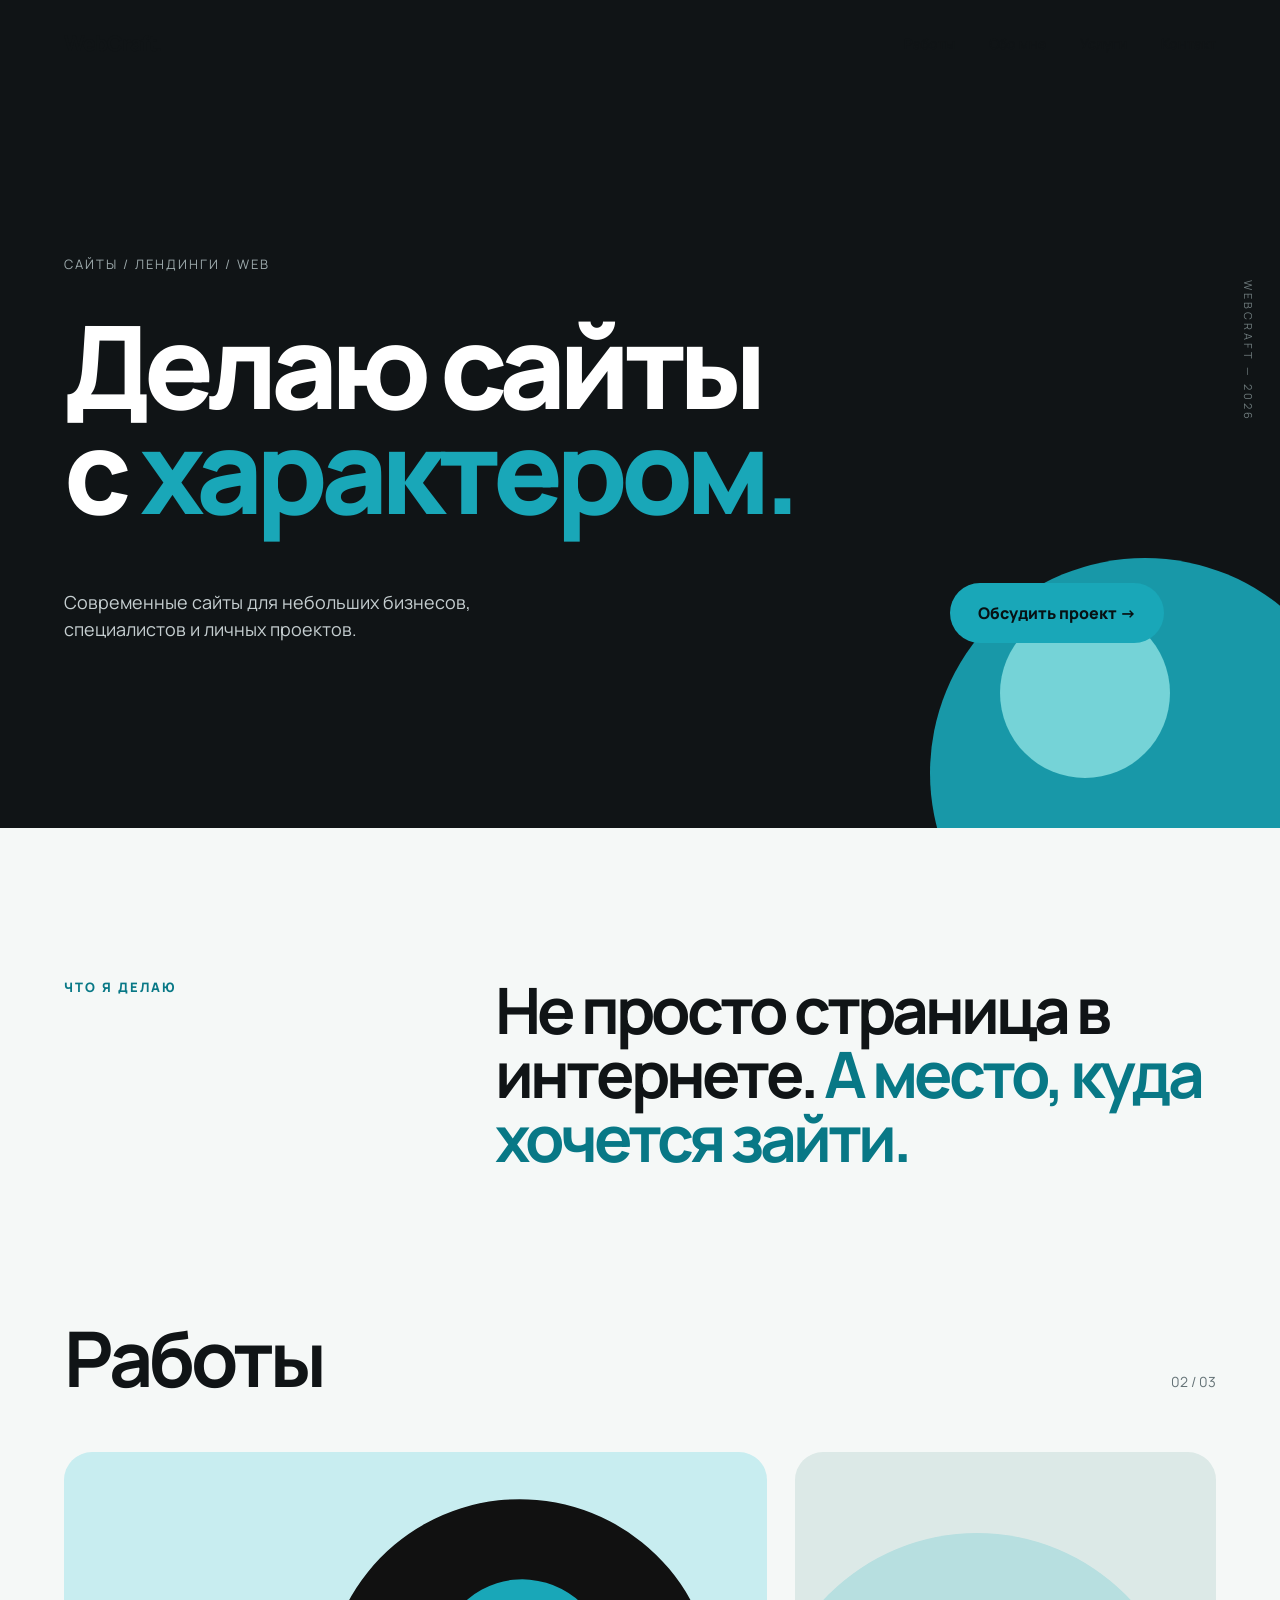
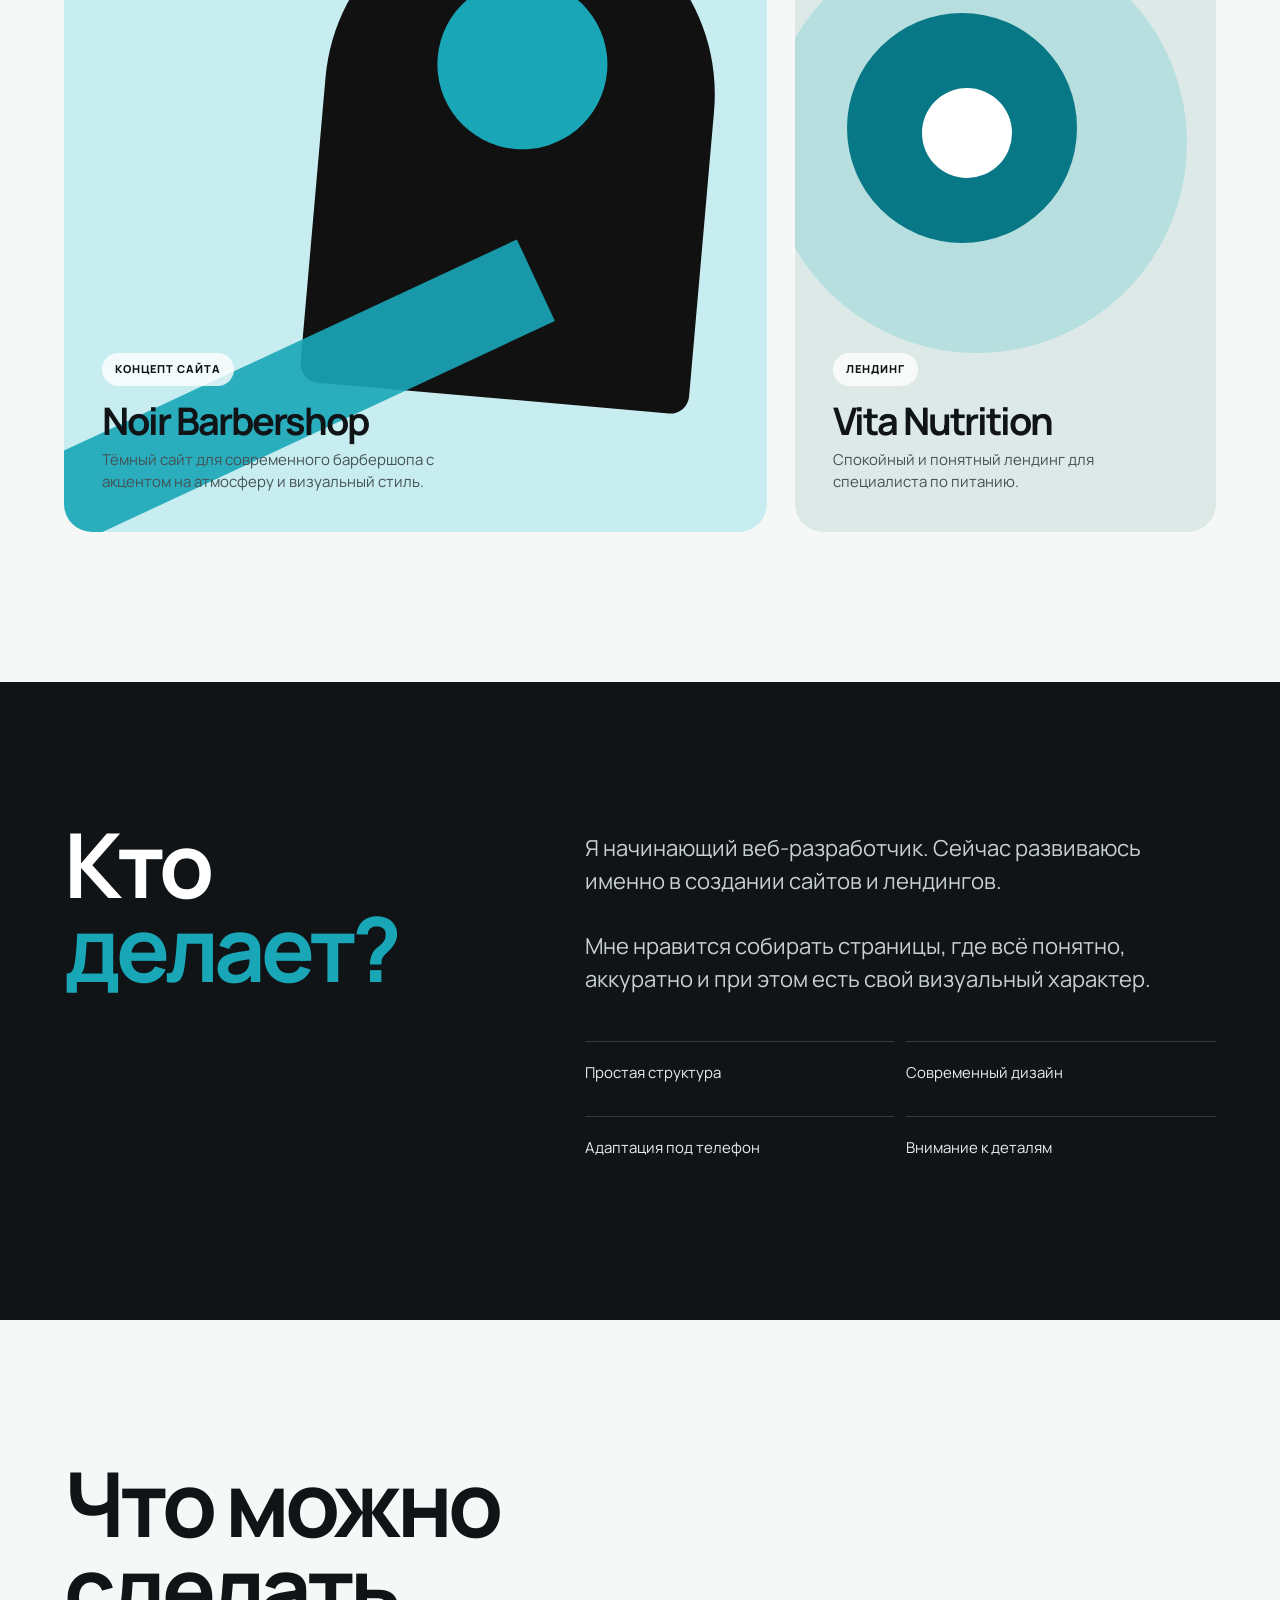
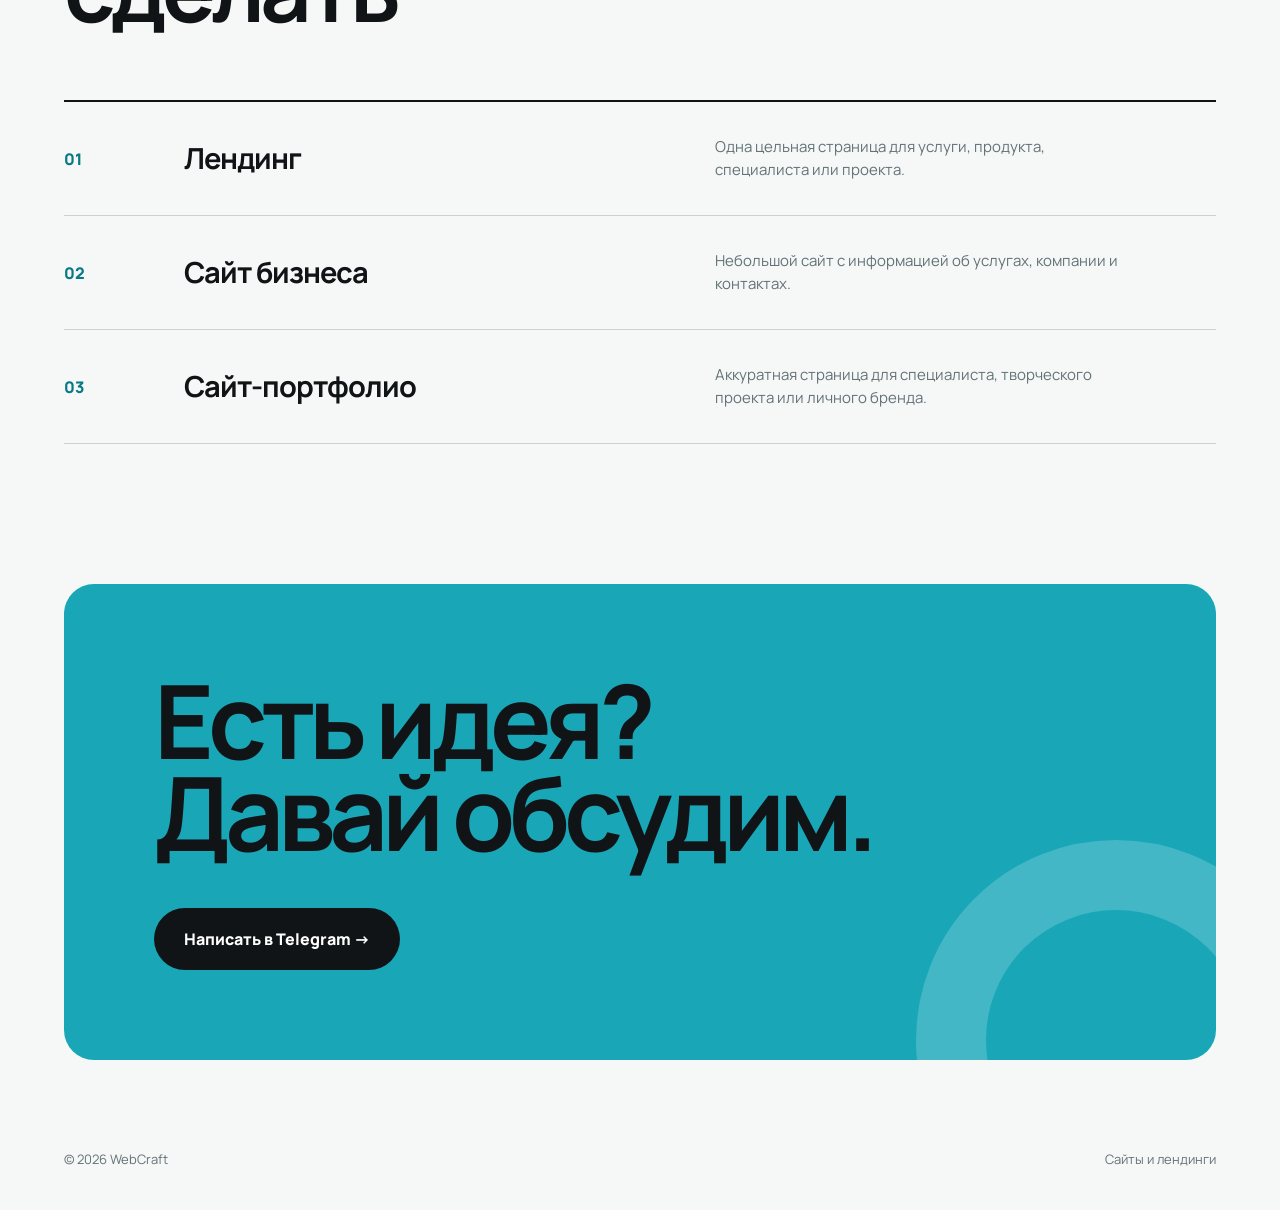
==== commit 6cea093a: "Update index.html" ====
--- a/index.html
+++ b/index.html
@@ -4,37 +4,35 @@
   <meta charset="UTF-8">
   <meta name="viewport" content="width=device-width, initial-scale=1.0">
 
-  <title>Сайты и лендинги — веб-разработка</title>
+  <title>WebCraft — сайты и лендинги</title>
   <meta name="description" content="Создаю современные сайты и лендинги для небольших бизнесов, специалистов и личных проектов.">
 
   <style>
+    @import url('https://fonts.googleapis.com/css2?family=Manrope:wght@400;500;600;700;800&display=swap');
+
+    :root {
+      --blue: #19a7b8;
+      --blue-dark: #087886;
+      --black: #101416;
+      --white: #f5f8f7;
+      --soft: #e8f0ef;
+      --gray: #647276;
+    }
+
     * {
       box-sizing: border-box;
       margin: 0;
       padding: 0;
     }
 
-    :root {
-      --black: #171b19;
-      --black-soft: #222825;
-      --green: #2a6e55;
-      --green-light: #3c876b;
-      --cream: #e8e1d2;
-      --cream-dark: #d8d0bf;
-      --paper: #ded8ca;
-      --text: #242824;
-      --muted: #77766e;
-      --line: rgba(36, 40, 36, 0.16);
-    }
-
     html {
       scroll-behavior: smooth;
     }
 
     body {
-      background: var(--cream);
-      color: var(--text);
-      font-family: Arial, Helvetica, sans-serif;
+      font-family: "Manrope", sans-serif;
+      background: var(--white);
+      color: var(--black);
       line-height: 1.5;
     }
 
@@ -43,543 +41,506 @@
       text-decoration: none;
     }
 
-    .container {
-      width: min(1160px, calc(100% - 40px));
-      margin: 0 auto;
-    }
-
-    /* ================= HEADER ================= */
+    /* HEADER */
 
     header {
       position: absolute;
-      z-index: 10;
       top: 0;
       left: 0;
       width: 100%;
-      color: var(--cream);
-    }
-
-    .nav {
+      z-index: 10;
+      padding: 28px 5vw;
       display: flex;
       align-items: center;
       justify-content: space-between;
-      padding: 26px 0;
     }
 
     .logo {
-      font-size: 20px;
-      font-weight: 700;
-      letter-spacing: -0.8px;
-    }
-
-    .logo-dot {
-      color: #70a98e;
+      font-size: 21px;
+      font-weight: 800;
+      letter-spacing: -1px;
     }
 
     nav {
       display: flex;
-      gap: 30px;
-      color: rgba(232, 225, 210, 0.72);
+      gap: 34px;
       font-size: 14px;
+      font-weight: 600;
     }
 
     nav a {
-      transition: color 0.2s ease;
+      transition: opacity .2s;
     }
 
     nav a:hover {
-      color: var(--cream);
-    }
-
-    /* ================= HERO ================= */
+      opacity: .55;
+    }
+
+    /* HERO */
 
     .hero {
+      min-height: 92vh;
+      padding: 150px 5vw 80px;
       position: relative;
-      min-height: 760px;
+      overflow: hidden;
       display: flex;
       align-items: center;
-      overflow: hidden;
       background: var(--black);
-      color: var(--cream);
-    }
-
-    .hero::before {
-      content: "";
-      position: absolute;
-      width: 620px;
-      height: 620px;
-      right: -170px;
-      top: 70px;
-      border-radius: 50%;
-      background: var(--green);
-      opacity: 0.9;
-    }
-
-    .hero::after {
-      content: "";
-      position: absolute;
-      width: 390px;
-      height: 390px;
-      right: 30px;
-      top: 185px;
-      border-radius: 50%;
-      border: 1px solid rgba(232, 225, 210, 0.2);
-    }
-
-    .hero-content {
+      color: white;
+    }
+
+    .hero-inner {
+      width: 100%;
+      max-width: 1400px;
+      margin: 0 auto;
       position: relative;
       z-index: 2;
-      padding: 140px 0 100px;
-    }
-
-    .hero-label {
-      display: flex;
-      align-items: center;
-      gap: 12px;
-      margin-bottom: 30px;
-      color: #78a990;
+    }
+
+    .hero-top {
       font-size: 13px;
-      font-weight: 700;
+      color: #9ca9ab;
+      margin-bottom: 38px;
       text-transform: uppercase;
-      letter-spacing: 1.5px;
-    }
-
-    .hero-label::before {
-      content: "";
-      width: 32px;
-      height: 2px;
-      background: #78a990;
-    }
-
-    h1 {
-      max-width: 850px;
-      font-size: clamp(60px, 9vw, 112px);
-      line-height: 0.9;
+      letter-spacing: 2px;
+    }
+
+    .hero h1 {
+      font-size: clamp(58px, 9vw, 145px);
+      line-height: .91;
       letter-spacing: -7px;
-      font-weight: 700;
-    }
-
-    h1 span {
-      color: #71a98c;
+      max-width: 1100px;
+      font-weight: 800;
+    }
+
+    .hero h1 span {
+      color: var(--blue);
     }
 
     .hero-bottom {
-      display: flex;
-      align-items: flex-end;
-      justify-content: space-between;
-      gap: 50px;
       margin-top: 60px;
-    }
-
-    .hero-description {
-      max-width: 460px;
-      color: rgba(232, 225, 210, 0.68);
-      font-size: 18px;
-      line-height: 1.65;
-    }
-
-    .hero-button {
-      display: inline-flex;
-      align-items: center;
-      gap: 20px;
-      padding: 17px 23px;
-      border-radius: 4px;
-      background: var(--green);
-      color: var(--cream);
-      font-size: 14px;
-      font-weight: 700;
-      transition: 0.2s ease;
-      white-space: nowrap;
-    }
-
-    .hero-button:hover {
-      background: var(--green-light);
-      transform: translateY(-2px);
-    }
-
-    .hero-number {
-      position: absolute;
-      right: 20px;
-      bottom: 35px;
-      z-index: 3;
-      color: rgba(232, 225, 210, 0.3);
-      font-size: 13px;
-      letter-spacing: 2px;
-    }
-
-    /* ================= GENERAL ================= */
-
-    section {
-      padding: 125px 0;
-    }
-
-    .section-top {
       display: flex;
       align-items: flex-end;
       justify-content: space-between;
       gap: 40px;
+      max-width: 1100px;
+    }
+
+    .hero-description {
+      max-width: 440px;
+      font-size: 18px;
+      color: #c5ced0;
+    }
+
+    .hero-button {
+      display: inline-flex;
+      align-items: center;
+      justify-content: center;
+      background: var(--blue);
+      color: #071113;
+      padding: 18px 28px;
+      border-radius: 100px;
+      font-weight: 800;
+      transition: .25s;
+      white-space: nowrap;
+    }
+
+    .hero-button:hover {
+      background: white;
+      transform: translateY(-3px);
+    }
+
+    /* DECORATION */
+
+    .orb {
+      position: absolute;
+      width: 430px;
+      height: 430px;
+      right: -80px;
+      bottom: -160px;
+      border-radius: 50%;
+      background: var(--blue);
+      opacity: .9;
+    }
+
+    .orb::after {
+      content: "";
+      position: absolute;
+      width: 170px;
+      height: 170px;
+      border-radius: 50%;
+      background: #80e8ec;
+      left: 70px;
+      top: 50px;
+    }
+
+    .vertical-text {
+      position: absolute;
+      right: 32px;
+      top: 50%;
+      transform: rotate(90deg);
+      transform-origin: right center;
+      font-size: 11px;
+      letter-spacing: 3px;
+      color: #6d797b;
+      text-transform: uppercase;
+    }
+
+    /* INTRO */
+
+    .intro {
+      padding: 150px 5vw;
+      max-width: 1400px;
+      margin: auto;
+    }
+
+    .intro-grid {
+      display: grid;
+      grid-template-columns: 1fr 2fr;
+      gap: 70px;
+    }
+
+    .small-title {
+      font-size: 13px;
+      text-transform: uppercase;
+      letter-spacing: 2px;
+      color: var(--blue-dark);
+      font-weight: 800;
+    }
+
+    .intro h2 {
+      font-size: clamp(40px, 5vw, 76px);
+      line-height: 1;
+      letter-spacing: -4px;
+      max-width: 900px;
+    }
+
+    .intro h2 span {
+      color: var(--blue-dark);
+    }
+
+    /* PROJECTS */
+
+    .projects {
+      padding: 0 5vw 150px;
+      max-width: 1400px;
+      margin: auto;
+    }
+
+    .section-head {
+      display: flex;
+      justify-content: space-between;
+      align-items: baseline;
       margin-bottom: 55px;
     }
 
-    .section-label {
-      margin-bottom: 14px;
-      color: var(--green);
-      font-size: 13px;
-      font-weight: 700;
+    .section-head h2 {
+      font-size: clamp(42px, 6vw, 82px);
+      letter-spacing: -4px;
+      line-height: 1;
+    }
+
+    .section-number {
+      font-size: 14px;
+      color: var(--gray);
+    }
+
+    .project-list {
+      display: grid;
+      grid-template-columns: 1.25fr .75fr;
+      gap: 28px;
+    }
+
+    .project {
+      min-height: 540px;
+      border-radius: 28px;
+      overflow: hidden;
+      position: relative;
+      display: flex;
+      flex-direction: column;
+      justify-content: flex-end;
+      padding: 38px;
+      background: var(--soft);
+    }
+
+    .project:first-child {
+      min-height: 680px;
+      background: #c8edf0;
+    }
+
+    .project:nth-child(2) {
+      background: #dce9e7;
+    }
+
+    .project-image {
+      position: absolute;
+      inset: 0;
+      overflow: hidden;
+    }
+
+    /* BARBERSHOP VISUAL */
+
+    .barber-shape {
+      position: absolute;
+      width: 390px;
+      height: 500px;
+      right: 8%;
+      top: 7%;
+      background: #111;
+      border-radius: 210px 210px 20px 20px;
+      transform: rotate(5deg);
+    }
+
+    .barber-shape::before {
+      content: "";
+      position: absolute;
+      width: 170px;
+      height: 170px;
+      border-radius: 50%;
+      background: var(--blue);
+      left: 50%;
+      top: 80px;
+      transform: translateX(-50%);
+    }
+
+    .barber-line {
+      position: absolute;
+      width: 600px;
+      height: 90px;
+      background: var(--blue);
+      transform: rotate(-25deg);
+      left: -100px;
+      bottom: 80px;
+      opacity: .9;
+    }
+
+    /* NUTRITION VISUAL */
+
+    .nutrition-circle {
+      position: absolute;
+      width: 420px;
+      height: 420px;
+      border-radius: 50%;
+      background: #b7dfe0;
+      right: 7%;
+      top: 12%;
+    }
+
+    .nutrition-circle::before {
+      content: "";
+      position: absolute;
+      width: 230px;
+      height: 230px;
+      border-radius: 50%;
+      background: var(--blue-dark);
+      left: 80px;
+      top: 80px;
+    }
+
+    .nutrition-circle::after {
+      content: "";
+      position: absolute;
+      width: 90px;
+      height: 90px;
+      border-radius: 50%;
+      background: white;
+      left: 155px;
+      top: 155px;
+    }
+
+    .project-content {
+      position: relative;
+      z-index: 2;
+    }
+
+    .project-tag {
+      display: inline-block;
+      padding: 8px 13px;
+      background: rgba(255,255,255,.8);
+      border-radius: 100px;
+      font-size: 11px;
+      font-weight: 800;
       text-transform: uppercase;
-      letter-spacing: 1.5px;
-    }
-
-    h2 {
-      font-size: clamp(45px, 6vw, 76px);
-      line-height: 0.95;
-      letter-spacing: -4px;
-    }
-
-    .section-description {
-      max-width: 360px;
-      color: var(--muted);
-      font-size: 15px;
-      line-height: 1.7;
-    }
-
-    /* ================= PROJECTS ================= */
-
-    .projects {
-      display: grid;
-      grid-template-columns: 1.25fr 0.75fr;
-      gap: 22px;
-    }
-
-    .project {
-      position: relative;
-      min-height: 500px;
-      padding: 30px;
-      overflow: hidden;
-      border-radius: 3px;
-      background: var(--black);
-      color: var(--cream);
-    }
-
-    .project:nth-child(2) {
-      background: var(--green);
-    }
-
-    .project:nth-child(3) {
-      background: #303a35;
-    }
-
-    .project:hover .project-preview {
-      transform: translateY(-8px);
-    }
-
-    .project-number {
-      position: relative;
-      z-index: 3;
-      color: rgba(232, 225, 210, 0.55);
-      font-size: 13px;
-      font-weight: 700;
-    }
-
-    .project-title {
-      position: relative;
-      z-index: 3;
-      margin-top: 18px;
-      font-size: 36px;
+      letter-spacing: 1px;
+      margin-bottom: 15px;
+    }
+
+    .project h3 {
+      font-size: 38px;
       line-height: 1;
       letter-spacing: -2px;
-    }
-
-    .project-description {
-      position: relative;
-      z-index: 3;
-      max-width: 330px;
-      margin-top: 12px;
-      color: rgba(232, 225, 210, 0.65);
-      font-size: 14px;
-    }
-
-    .project-preview {
-      position: absolute;
-      z-index: 2;
-      right: 25px;
-      bottom: -55px;
-      width: 78%;
-      height: 275px;
-      padding: 17px;
-      border-radius: 8px 8px 0 0;
-      background: var(--paper);
-      box-shadow: 0 25px 60px rgba(0, 0, 0, 0.2);
-      transition: transform 0.3s ease;
-    }
-
-    .project:nth-child(2) .project-preview {
-      width: 82%;
-      height: 250px;
-    }
-
-    .project:nth-child(3) .project-preview {
-      width: 75%;
-      height: 235px;
-    }
-
-    .browser-top {
-      display: flex;
-      align-items: center;
-      justify-content: space-between;
-      height: 25px;
-      border-bottom: 1px solid rgba(36, 40, 36, 0.15);
-    }
-
-    .browser-dots {
-      display: flex;
-      gap: 5px;
-    }
-
-    .browser-dots span {
-      width: 5px;
-      height: 5px;
-      border-radius: 50%;
-      background: #89877e;
-    }
-
-    .browser-number {
-      color: #77766e;
-      font-size: 8px;
-    }
-
-    .browser-content {
-      padding-top: 28px;
-    }
-
-    .browser-heading {
-      width: 60%;
-      height: 35px;
-      border-radius: 2px;
-      background: var(--green);
-    }
-
-    .browser-line {
-      width: 42%;
-      height: 7px;
-      margin-top: 13px;
-      border-radius: 3px;
-      background: #9ba79f;
-    }
-
-    .browser-boxes {
-      display: grid;
-      grid-template-columns: 1fr 0.7fr;
-      gap: 12px;
-      margin-top: 25px;
-    }
-
-    .browser-box {
-      height: 90px;
-      border-radius: 4px;
-      background: #aeb9b1;
-    }
-
-    .browser-box.dark {
-      background: var(--green);
-    }
-
-    /* ================= ABOUT ================= */
+      margin-bottom: 10px;
+    }
+
+    .project p {
+      font-size: 15px;
+      max-width: 390px;
+      color: #455255;
+    }
+
+    /* ABOUT */
 
     .about {
       background: var(--black);
-      color: var(--cream);
+      color: white;
+      padding: 140px 5vw;
+    }
+
+    .about-inner {
+      max-width: 1400px;
+      margin: auto;
     }
 
     .about-grid {
       display: grid;
+      grid-template-columns: 1fr 1.5fr;
+      gap: 100px;
+    }
+
+    .about h2 {
+      font-size: clamp(48px, 7vw, 95px);
+      line-height: .94;
+      letter-spacing: -5px;
+    }
+
+    .about h2 span {
+      color: var(--blue);
+    }
+
+    .about-text {
+      padding-top: 10px;
+      max-width: 650px;
+    }
+
+    .about-text p {
+      font-size: 22px;
+      color: #c8d0d1;
+      margin-bottom: 32px;
+    }
+
+    .about-list {
+      display: grid;
       grid-template-columns: 1fr 1fr;
-      gap: 100px;
-    }
-
-    .about-title {
-      max-width: 570px;
-      font-size: clamp(38px, 5vw, 63px);
-      line-height: 1.03;
-      letter-spacing: -3px;
-    }
-
-    .about-title span {
-      color: #70a98d;
-    }
-
-    .about-text {
-      padding-top: 8px;
-      color: rgba(232, 225, 210, 0.67);
-      font-size: 17px;
-      line-height: 1.8;
-    }
-
-    .about-text p + p {
-      margin-top: 22px;
-    }
-
-    .facts {
-      display: grid;
-      grid-template-columns: repeat(3, 1fr);
-      margin-top: 90px;
-      border-top: 1px solid rgba(232, 225, 210, 0.15);
-    }
-
-    .fact {
-      padding: 25px 20px 0 0;
-    }
-
-    .fact + .fact {
-      padding-left: 25px;
-      border-left: 1px solid rgba(232, 225, 210, 0.15);
-    }
-
-    .fact-number {
-      color: #70a98d;
-      font-size: 35px;
-      font-weight: 700;
-    }
-
-    .fact-text {
-      margin-top: 5px;
-      color: rgba(232, 225, 210, 0.55);
-      font-size: 13px;
-    }
-
-    /* ================= SERVICES ================= */
+      gap: 12px;
+      margin-top: 45px;
+    }
+
+    .about-item {
+      padding: 20px 0;
+      border-top: 1px solid #333b3d;
+      color: #e7eded;
+      font-size: 15px;
+    }
+
+    /* SERVICES */
 
     .services {
-      border-top: 1px solid var(--line);
+      padding: 140px 5vw;
+      max-width: 1400px;
+      margin: auto;
+    }
+
+    .services h2 {
+      font-size: clamp(48px, 7vw, 95px);
+      letter-spacing: -5px;
+      line-height: .95;
+      margin-bottom: 70px;
+    }
+
+    .service-list {
+      border-top: 2px solid var(--black);
     }
 
     .service {
       display: grid;
-      grid-template-columns: 70px 1fr 40px;
+      grid-template-columns: 90px 1fr 1fr;
+      gap: 30px;
       align-items: center;
-      gap: 25px;
-      padding: 32px 0;
-      border-bottom: 1px solid var(--line);
+      padding: 34px 0;
+      border-bottom: 1px solid #cbd2d1;
     }
 
     .service-number {
-      color: var(--green);
-      font-size: 13px;
-      font-weight: 700;
+      color: var(--blue-dark);
+      font-weight: 800;
     }
 
     .service h3 {
-      font-size: 27px;
+      font-size: 29px;
       letter-spacing: -1px;
     }
 
     .service p {
-      max-width: 570px;
-      margin-top: 5px;
-      color: var(--muted);
-      font-size: 14px;
-    }
-
-    .service-arrow {
-      color: var(--green);
-      font-size: 28px;
-    }
-
-    /* ================= CONTACT ================= */
+      color: var(--gray);
+      font-size: 15px;
+      max-width: 420px;
+    }
+
+    /* CONTACT */
 
     .contact {
-      padding-bottom: 130px;
-    }
-
-    .contact-box {
+      margin: 0 5vw 60px;
+      border-radius: 30px;
+      background: var(--blue);
+      padding: 90px 7vw;
       position: relative;
       overflow: hidden;
-      padding: 75px;
-      border-radius: 4px;
-      background: var(--green);
-      color: var(--cream);
-    }
-
-    .contact-box::before {
-      content: "";
-      position: absolute;
-      width: 480px;
-      height: 480px;
-      right: -180px;
-      top: -180px;
-      border: 1px solid rgba(232, 225, 210, 0.18);
-      border-radius: 50%;
-    }
-
-    .contact-box::after {
-      content: "";
-      position: absolute;
-      width: 300px;
-      height: 300px;
-      right: -90px;
-      top: -90px;
-      border: 1px solid rgba(232, 225, 210, 0.12);
-      border-radius: 50%;
-    }
-
-    .contact-label {
+    }
+
+    .contact h2 {
+      font-size: clamp(48px, 8vw, 110px);
+      line-height: .9;
+      letter-spacing: -6px;
+      max-width: 900px;
       position: relative;
       z-index: 2;
-      color: rgba(232, 225, 210, 0.65);
-      font-size: 13px;
-      text-transform: uppercase;
-      letter-spacing: 1.5px;
-    }
-
-    .contact h2 {
+    }
+
+    .contact-button {
+      display: inline-block;
+      margin-top: 50px;
+      background: var(--black);
+      color: white;
+      padding: 19px 30px;
+      border-radius: 100px;
+      font-weight: 800;
       position: relative;
       z-index: 2;
-      max-width: 750px;
-      margin-top: 14px;
-      font-size: clamp(48px, 7vw, 85px);
-      letter-spacing: -5px;
-    }
-
-    .contact-button {
-      position: relative;
-      z-index: 2;
-      display: inline-flex;
-      margin-top: 35px;
-      padding: 16px 23px;
-      border-radius: 3px;
-      background: var(--black);
-      color: var(--cream);
-      font-size: 14px;
-      font-weight: 700;
-      transition: 0.2s ease;
+      transition: .25s;
     }
 
     .contact-button:hover {
-      transform: translateY(-2px);
-      background: var(--black-soft);
-    }
-
-    /* ================= FOOTER ================= */
+      background: white;
+      color: var(--black);
+      transform: translateY(-3px);
+    }
+
+    .contact-circle {
+      position: absolute;
+      width: 400px;
+      height: 400px;
+      border-radius: 50%;
+      border: 70px solid rgba(255,255,255,.18);
+      right: -100px;
+      bottom: -180px;
+    }
+
+    /* FOOTER */
 
     footer {
-      padding: 28px 0;
-      background: var(--black);
-      color: rgba(232, 225, 210, 0.5);
+      padding: 30px 5vw 40px;
+      display: flex;
+      justify-content: space-between;
+      color: var(--gray);
       font-size: 13px;
     }
 
-    .footer-inner {
-      display: flex;
-      align-items: center;
-      justify-content: space-between;
-    }
-
-    /* ================= MOBILE ================= */
+    /* MOBILE */
 
     @media (max-width: 800px) {
 
-      .container {
-        width: min(100% - 28px, 1160px);
+      header {
+        padding: 22px 6vw;
       }
 
       nav {
@@ -587,27 +548,13 @@
       }
 
       .hero {
-        min-height: 720px;
-      }
-
-      .hero::before {
-        width: 430px;
-        height: 430px;
-        right: -220px;
-        top: 300px;
-      }
-
-      .hero::after {
-        display: none;
-      }
-
-      .hero-content {
-        padding: 130px 0 70px;
-      }
-
-      h1 {
-        font-size: clamp(55px, 16vw, 82px);
-        letter-spacing: -4px;
+        min-height: 800px;
+        padding: 130px 6vw 60px;
+      }
+
+      .hero h1 {
+        font-size: clamp(58px, 16vw, 100px);
+        letter-spacing: -5px;
       }
 
       .hero-bottom {
@@ -615,76 +562,157 @@
         margin-top: 45px;
       }
 
-      .hero-button {
-        margin-top: 28px;
-      }
-
-      section {
-        padding: 85px 0;
-      }
-
-      .section-top {
-        display: block;
-        margin-bottom: 40px;
-      }
-
-      .section-description {
-        margin-top: 22px;
+      .hero-description {
+        font-size: 16px;
+        margin-bottom: 28px;
+      }
+
+      .orb {
+        width: 300px;
+        height: 300px;
+        right: -130px;
+        bottom: -80px;
+      }
+
+      .vertical-text {
+        display: none;
+      }
+
+      .intro {
+        padding: 100px 6vw;
+      }
+
+      .intro-grid {
+        grid-template-columns: 1fr;
+        gap: 30px;
+      }
+
+      .intro h2 {
+        letter-spacing: -2px;
       }
 
       .projects {
+        padding: 0 6vw 100px;
+      }
+
+      .section-head {
+        margin-bottom: 30px;
+      }
+
+      .section-head h2 {
+        letter-spacing: -3px;
+      }
+
+      .project-list {
         grid-template-columns: 1fr;
       }
 
-      .project {
-        min-height: 450px;
-      }
-
-      .project-preview {
-        width: 85%;
+      .project,
+      .project:first-child {
+        min-height: 480px;
+        padding: 25px;
+        border-radius: 22px;
+      }
+
+      .barber-shape {
+        width: 260px;
+        height: 350px;
+        right: -20px;
+      }
+
+      .nutrition-circle {
+        width: 300px;
+        height: 300px;
+        right: -40px;
+      }
+
+      .nutrition-circle::before {
+        width: 170px;
+        height: 170px;
+        left: 65px;
+        top: 65px;
+      }
+
+      .nutrition-circle::after {
+        width: 70px;
+        height: 70px;
+        left: 115px;
+        top: 115px;
+      }
+
+      .project h3 {
+        font-size: 31px;
+      }
+
+      .about {
+        padding: 100px 6vw;
       }
 
       .about-grid {
         grid-template-columns: 1fr;
-        gap: 45px;
-      }
-
-      .facts {
+        gap: 50px;
+      }
+
+      .about h2 {
+        letter-spacing: -3px;
+      }
+
+      .about-text p {
+        font-size: 18px;
+      }
+
+      .about-list {
         grid-template-columns: 1fr;
-        margin-top: 60px;
-      }
-
-      .fact + .fact {
-        padding-left: 0;
-        border-left: none;
-        border-top: 1px solid rgba(232, 225, 210, 0.15);
+      }
+
+      .services {
+        padding: 100px 6vw;
+      }
+
+      .services h2 {
+        letter-spacing: -3px;
+        margin-bottom: 50px;
       }
 
       .service {
-        grid-template-columns: 40px 1fr 25px;
-        gap: 12px;
+        grid-template-columns: 45px 1fr;
+        gap: 15px;
+        padding: 25px 0;
+      }
+
+      .service p {
+        grid-column: 2;
       }
 
       .service h3 {
-        font-size: 21px;
-      }
-
-      .service p {
-        font-size: 13px;
-      }
-
-      .contact-box {
-        padding: 50px 28px;
+        font-size: 23px;
+      }
+
+      .contact {
+        margin: 0 6vw 30px;
+        padding: 70px 30px;
+        border-radius: 22px;
       }
 
       .contact h2 {
-        letter-spacing: -3px;
-      }
-
-      .footer-inner {
-        align-items: flex-start;
-        flex-direction: column;
-        gap: 8px;
+        letter-spacing: -4px;
+      }
+
+      .contact-circle {
+        width: 250px;
+        height: 250px;
+        border-width: 45px;
+        right: -100px;
+        bottom: -120px;
+      }
+
+      footer {
+        padding: 20px 6vw 30px;
+        display: block;
+      }
+
+      footer div:last-child {
+        margin-top: 8px;
       }
     }
   </style>
@@ -692,481 +720,320 @@
 
 <body>
 
-  <header>
-    <div class="container">
-      <div class="nav">
-
-        <a href="#" class="logo">
-          WebCraft<span class="logo-dot">.</span>
-        </a>
-
-        <nav>
-          <a href="#projects">Работы</a>
-          <a href="#about">Обо мне</a>
-          <a href="#services">Услуги</a>
-          <a href="#contact">Контакты</a>
-        </nav>
+<header>
+  <a href="#" class="logo">WebCraft.</a>
+
+  <nav>
+    <a href="#projects">Работы</a>
+    <a href="#about">Обо мне</a>
+    <a href="#services">Услуги</a>
+    <a href="#contact">Контакт</a>
+  </nav>
+</header>
+
+
+<!-- HERO -->
+
+<section class="hero">
+
+  <div class="hero-inner">
+
+    <div class="hero-top">
+      сайты / лендинги / web
+    </div>
+
+    <h1>
+      Делаю сайты<br>
+      с <span>характером.</span>
+    </h1>
+
+    <div class="hero-bottom">
+
+      <p class="hero-description">
+        Современные сайты для небольших бизнесов,
+        специалистов и личных проектов.
+      </p>
+
+      <a href="#contact" class="hero-button">
+        Обсудить проект →
+      </a>
+
+    </div>
+
+  </div>
+
+  <div class="orb"></div>
+
+  <div class="vertical-text">
+    webcraft — 2026
+  </div>
+
+</section>
+
+
+<!-- INTRO -->
+
+<section class="intro">
+
+  <div class="intro-grid">
+
+    <div class="small-title">
+      Что я делаю
+    </div>
+
+    <h2>
+      Не просто страница в интернете.
+      <span>А место, куда хочется зайти.</span>
+    </h2>
+
+  </div>
+
+</section>
+
+
+<!-- PROJECTS -->
+
+<section class="projects" id="projects">
+
+  <div class="section-head">
+
+    <h2>Работы</h2>
+
+    <div class="section-number">
+      02 / 03
+    </div>
+
+  </div>
+
+
+  <div class="project-list">
+
+
+    <!-- PROJECT 1 -->
+
+    <a href="projects/barbershop.html" class="project">
+
+      <div class="project-image">
+
+        <div class="barber-shape"></div>
+        <div class="barber-line"></div>
 
       </div>
+
+      <div class="project-content">
+
+        <div class="project-tag">
+          Концепт сайта
+        </div>
+
+        <h3>
+          Noir Barbershop
+        </h3>
+
+        <p>
+          Тёмный сайт для современного барбершопа
+          с акцентом на атмосферу и визуальный стиль.
+        </p>
+
+      </div>
+
+    </a>
+
+
+    <!-- PROJECT 2 -->
+
+    <a href="projects/nutrition.html" class="project">
+
+      <div class="project-image">
+
+        <div class="nutrition-circle"></div>
+
+      </div>
+
+      <div class="project-content">
+
+        <div class="project-tag">
+          Лендинг
+        </div>
+
+        <h3>
+          Vita Nutrition
+        </h3>
+
+        <p>
+          Спокойный и понятный лендинг
+          для специалиста по питанию.
+        </p>
+
+      </div>
+
+    </a>
+
+  </div>
+
+</section>
+
+
+<!-- ABOUT -->
+
+<section class="about" id="about">
+
+  <div class="about-inner">
+
+    <div class="about-grid">
+
+      <h2>
+        Кто<br>
+        <span>делает?</span>
+      </h2>
+
+      <div class="about-text">
+
+        <p>
+          Я начинающий веб-разработчик.
+          Сейчас развиваюсь именно в создании
+          сайтов и лендингов.
+        </p>
+
+        <p>
+          Мне нравится собирать страницы,
+          где всё понятно, аккуратно
+          и при этом есть свой визуальный характер.
+        </p>
+
+        <div class="about-list">
+
+          <div class="about-item">
+            Простая структура
+          </div>
+
+          <div class="about-item">
+            Современный дизайн
+          </div>
+
+          <div class="about-item">
+            Адаптация под телефон
+          </div>
+
+          <div class="about-item">
+            Внимание к деталям
+          </div>
+
+        </div>
+
+      </div>
+
     </div>
-  </header>
-
-
-  <main>
-
-    <!-- HERO -->
-
-    <section class="hero">
-
-      <div class="container">
-
-        <div class="hero-content">
-
-          <div class="hero-label">
-            Веб-разработка
-          </div>
-
-          <h1>
-            Делаю сайты<br>
-            с характером<span>.</span>
-          </h1>
-
-          <div class="hero-bottom">
-
-            <p class="hero-description">
-              Простые и современные сайты и лендинги
-              для небольших бизнесов, специалистов
-              и личных проектов.
-            </p>
-
-            <a href="#projects" class="hero-button">
-              Смотреть работы →
-            </a>
-
-          </div>
-
-        </div>
-
+
+  </div>
+
+</section>
+
+
+<!-- SERVICES -->
+
+<section class="services" id="services">
+
+  <h2>
+    Что можно<br>
+    сделать
+  </h2>
+
+  <div class="service-list">
+
+    <div class="service">
+
+      <div class="service-number">
+        01
       </div>
 
-      <div class="hero-number">
-        2026 / WEB
+      <h3>
+        Лендинг
+      </h3>
+
+      <p>
+        Одна цельная страница для услуги,
+        продукта, специалиста или проекта.
+      </p>
+
+    </div>
+
+
+    <div class="service">
+
+      <div class="service-number">
+        02
       </div>
 
-    </section>
-
-
-    <!-- PROJECTS -->
-
-    <section id="projects">
-
-      <div class="container">
-
-        <div class="section-top">
-
-          <div>
-            <div class="section-label">
-              Избранное
-            </div>
-
-            <h2>
-              Работы
-            </h2>
-          </div>
-
-          <p class="section-description">
-            Концепты сайтов, которые показывают
-            мой подход к дизайну и структуре.
-          </p>
-
-        </div>
-
-
-        <div class="projects">
-
-
-          <!-- PROJECT 01 -->
-
-          <a href="projects/barbershop.html" class="project">
-
-            <div class="project-number">
-              01 / BARBERSHOP
-            </div>
-
-            <div class="project-title">
-              Noir<br>Barbershop
-            </div>
-
-            <div class="project-description">
-              Тёмный и атмосферный сайт
-              для современного барбершопа.
-            </div>
-
-            <div class="project-preview">
-
-              <div class="browser-top">
-
-                <div class="browser-dots">
-                  <span></span>
-                  <span></span>
-                  <span></span>
-                </div>
-
-                <div class="browser-number">
-                  NOIR
-                </div>
-
-              </div>
-
-              <div class="browser-content">
-
-                <div class="browser-heading"></div>
-
-                <div class="browser-line"></div>
-
-                <div class="browser-boxes">
-                  <div class="browser-box dark"></div>
-                  <div class="browser-box"></div>
-                </div>
-
-              </div>
-
-            </div>
-
-          </a>
-
-
-          <!-- PROJECT 02 -->
-
-          <a href="projects/nutrition.html" class="project">
-
-            <div class="project-number">
-              02 / NUTRITION
-            </div>
-
-            <div class="project-title">
-              Vita<br>Nutrition
-            </div>
-
-            <div class="project-description">
-              Чистый и спокойный сайт
-              для специалиста по питанию.
-            </div>
-
-            <div class="project-preview">
-
-              <div class="browser-top">
-
-                <div class="browser-dots">
-                  <span></span>
-                  <span></span>
-                  <span></span>
-                </div>
-
-                <div class="browser-number">
-                  VITA
-                </div>
-
-              </div>
-
-              <div class="browser-content">
-
-                <div class="browser-heading"></div>
-
-                <div class="browser-line"></div>
-
-                <div class="browser-boxes">
-                  <div class="browser-box"></div>
-                  <div class="browser-box dark"></div>
-                </div>
-
-              </div>
-
-            </div>
-
-          </a>
-
-
-          <!-- PROJECT 03 -->
-
-          <div class="project">
-
-            <div class="project-number">
-              03 / BUSINESS
-            </div>
-
-            <div class="project-title">
-              Малый<br>бизнес
-            </div>
-
-            <div class="project-description">
-              Концепт сайта для локального
-              бизнеса или специалиста.
-            </div>
-
-            <div class="project-preview">
-
-              <div class="browser-top">
-
-                <div class="browser-dots">
-                  <span></span>
-                  <span></span>
-                  <span></span>
-                </div>
-
-                <div class="browser-number">
-                  CONCEPT
-                </div>
-
-              </div>
-
-              <div class="browser-content">
-
-                <div class="browser-heading"></div>
-
-                <div class="browser-line"></div>
-
-                <div class="browser-boxes">
-                  <div class="browser-box dark"></div>
-                  <div class="browser-box"></div>
-                </div>
-
-              </div>
-
-            </div>
-
-          </div>
-
-
-        </div>
-
+      <h3>
+        Сайт бизнеса
+      </h3>
+
+      <p>
+        Небольшой сайт с информацией
+        об услугах, компании и контактах.
+      </p>
+
+    </div>
+
+
+    <div class="service">
+
+      <div class="service-number">
+        03
       </div>
 
-    </section>
-
-
-    <!-- ABOUT -->
-
-    <section id="about" class="about">
-
-      <div class="container">
-
-        <div class="section-label">
-          Обо мне
-        </div>
-
-        <div class="about-grid">
-
-          <div class="about-title">
-            Не пытаюсь сделать
-            сайт сложнее, чем
-            он должен быть<span>.</span>
-          </div>
-
-          <div class="about-text">
-
-            <p>
-              Я начинающий веб-разработчик
-              и занимаюсь созданием сайтов
-              и лендингов.
-            </p>
-
-            <p>
-              Мне нравится сочетать аккуратный
-              визуал с понятной структурой,
-              чтобы сайт не просто выглядел хорошо,
-              а был удобным для человека.
-            </p>
-
-          </div>
-
-        </div>
-
-
-        <div class="facts">
-
-          <div class="fact">
-            <div class="fact-number">01</div>
-            <div class="fact-text">
-              Сайты и лендинги
-            </div>
-          </div>
-
-          <div class="fact">
-            <div class="fact-number">02</div>
-            <div class="fact-text">
-              Адаптация под телефон
-            </div>
-          </div>
-
-          <div class="fact">
-            <div class="fact-number">03</div>
-            <div class="fact-text">
-              Понятный и аккуратный дизайн
-            </div>
-          </div>
-
-        </div>
-
-      </div>
-
-    </section>
-
-
-    <!-- SERVICES -->
-
-    <section id="services">
-
-      <div class="container">
-
-        <div class="section-top">
-
-          <div>
-            <div class="section-label">
-              Чем могу помочь
-            </div>
-
-            <h2>
-              Услуги
-            </h2>
-          </div>
-
-        </div>
-
-
-        <div class="services">
-
-          <div class="service">
-
-            <div class="service-number">
-              01
-            </div>
-
-            <div>
-              <h3>
-                Лендинг
-              </h3>
-
-              <p>
-                Одностраничный сайт под услугу,
-                продукт или специалиста.
-              </p>
-            </div>
-
-            <div class="service-arrow">
-              ↗
-            </div>
-
-          </div>
-
-
-          <div class="service">
-
-            <div class="service-number">
-              02
-            </div>
-
-            <div>
-              <h3>
-                Сайт для бизнеса
-              </h3>
-
-              <p>
-                Небольшой сайт с информацией
-                о компании, услугах и контактах.
-              </p>
-            </div>
-
-            <div class="service-arrow">
-              ↗
-            </div>
-
-          </div>
-
-
-          <div class="service">
-
-            <div class="service-number">
-              03
-            </div>
-
-            <div>
-              <h3>
-                Адаптация
-              </h3>
-
-              <p>
-                Корректное отображение сайта
-                на телефонах и компьютерах.
-              </p>
-            </div>
-
-            <div class="service-arrow">
-              ↗
-            </div>
-
-          </div>
-
-        </div>
-
-      </div>
-
-    </section>
-
-
-    <!-- CONTACT -->
-
-    <section id="contact" class="contact">
-
-      <div class="container">
-
-        <div class="contact-box">
-
-          <div class="contact-label">
-            Связаться
-          </div>
-
-          <h2>
-            Есть идея?
-            Давайте сделаем сайт.
-          </h2>
-
-          <a
-            href="https://t.me/USERNAME"
-            target="_blank"
-            class="contact-button"
-          >
-            Написать в Telegram →
-          </a>
-
-        </div>
-
-      </div>
-
-    </section>
-
-  </main>
-
-
-  <footer>
-
-    <div class="container">
-
-      <div class="footer-inner">
-
-        <div>
-          © 2026 WebCraft
-        </div>
-
-        <div>
-          Сайты и лендинги
-        </div>
-
-      </div>
+      <h3>
+        Сайт-портфолио
+      </h3>
+
+      <p>
+        Аккуратная страница для специалиста,
+        творческого проекта или личного бренда.
+      </p>
 
     </div>
 
-  </footer>
+  </div>
+
+</section>
+
+
+<!-- CONTACT -->
+
+<section class="contact" id="contact">
+
+  <h2>
+    Есть идея?<br>
+    Давай обсудим.
+  </h2>
+
+  <a
+    href="https://t.me/USERNAME"
+    class="contact-button"
+    target="_blank"
+  >
+    Написать в Telegram →
+  </a>
+
+  <div class="contact-circle"></div>
+
+</section>
+
+
+<!-- FOOTER -->
+
+<footer>
+
+  <div>
+    © 2026 WebCraft
+  </div>
+
+  <div>
+    Сайты и лендинги
+  </div>
+
+</footer>
 
 </body>
 </html>
